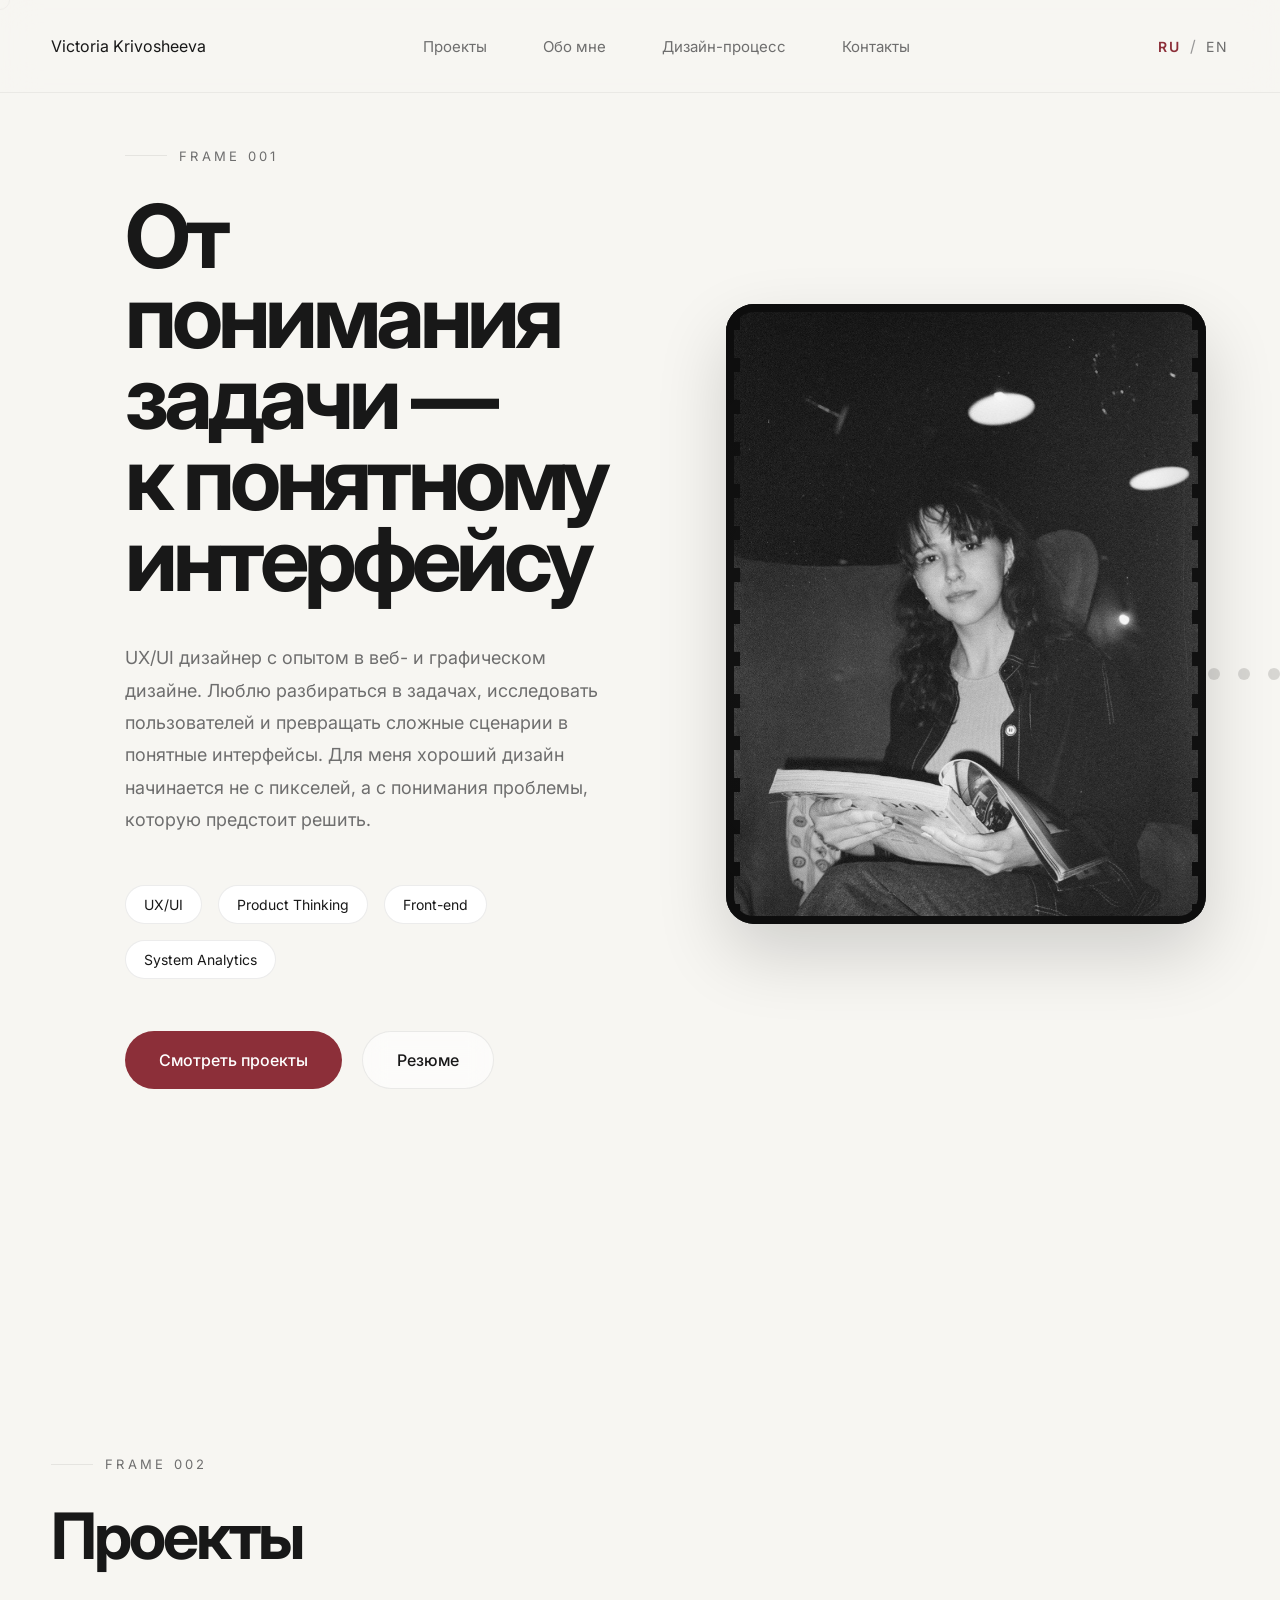
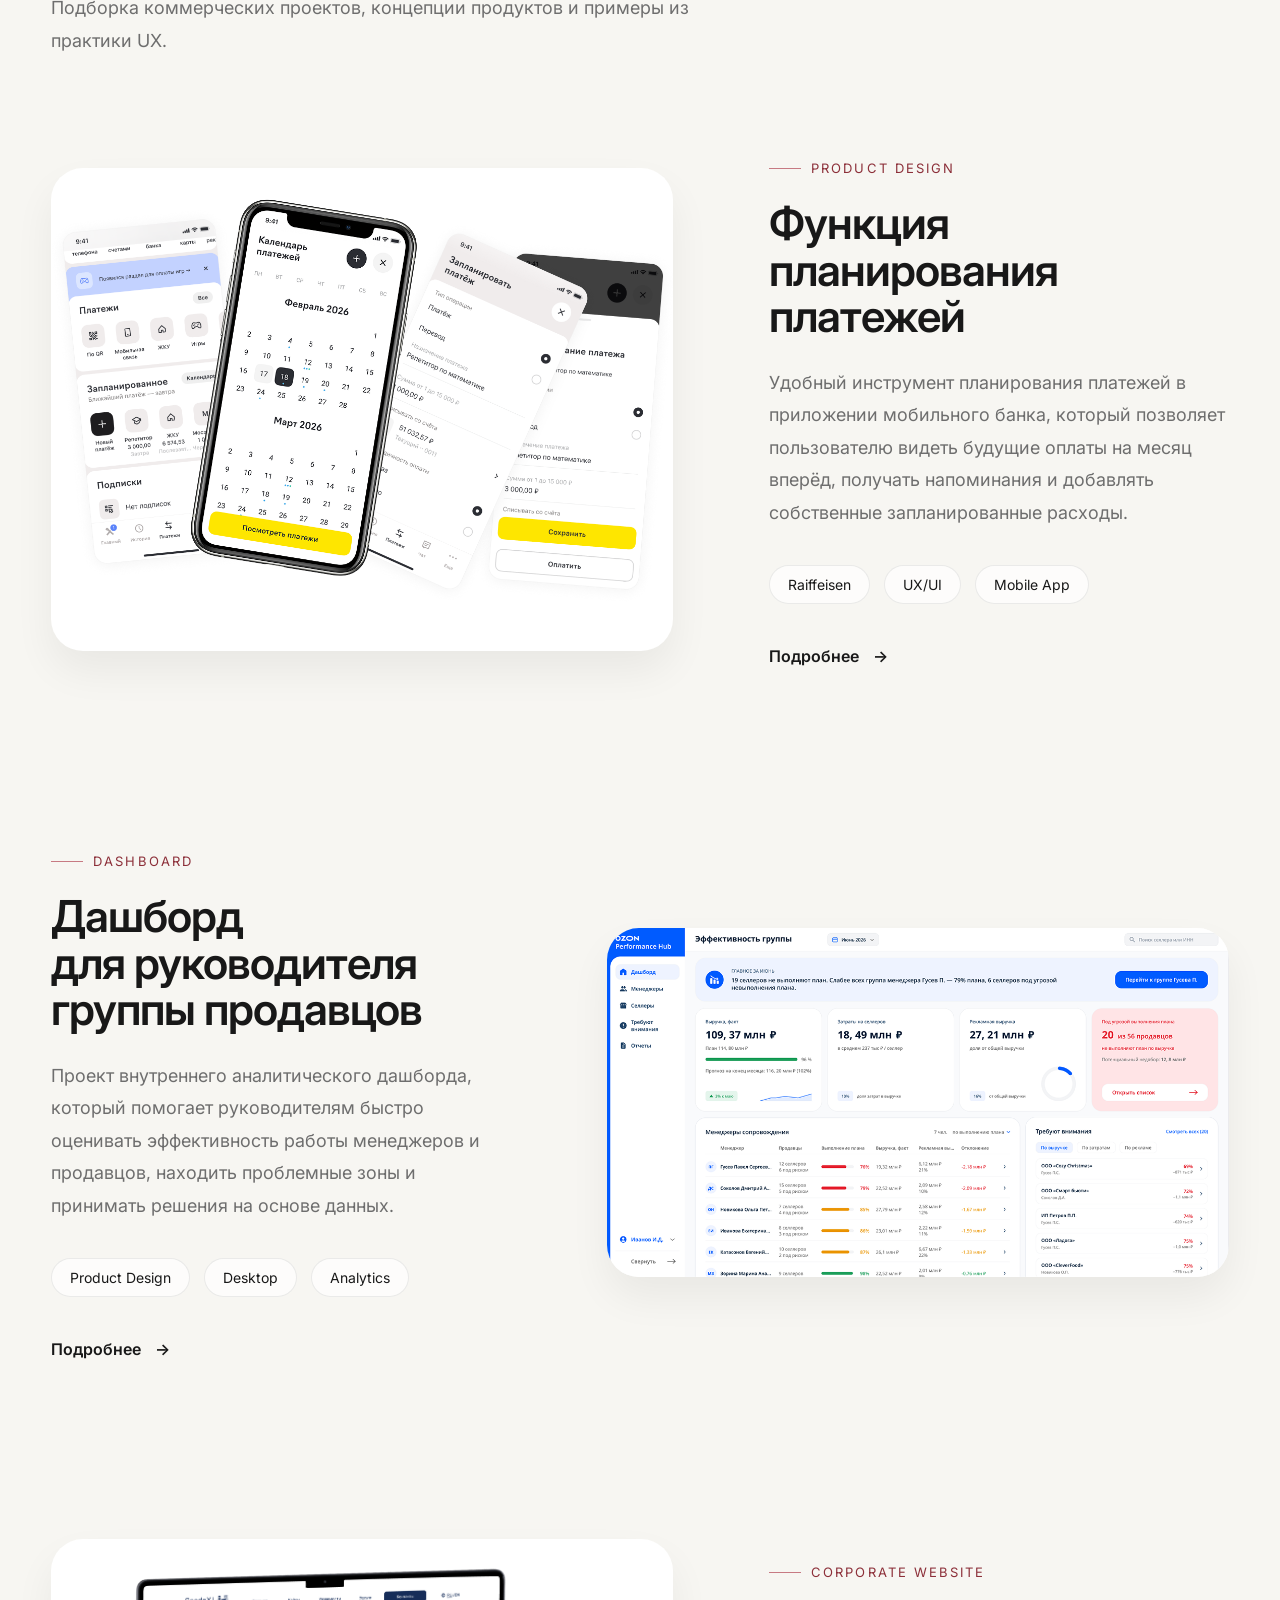
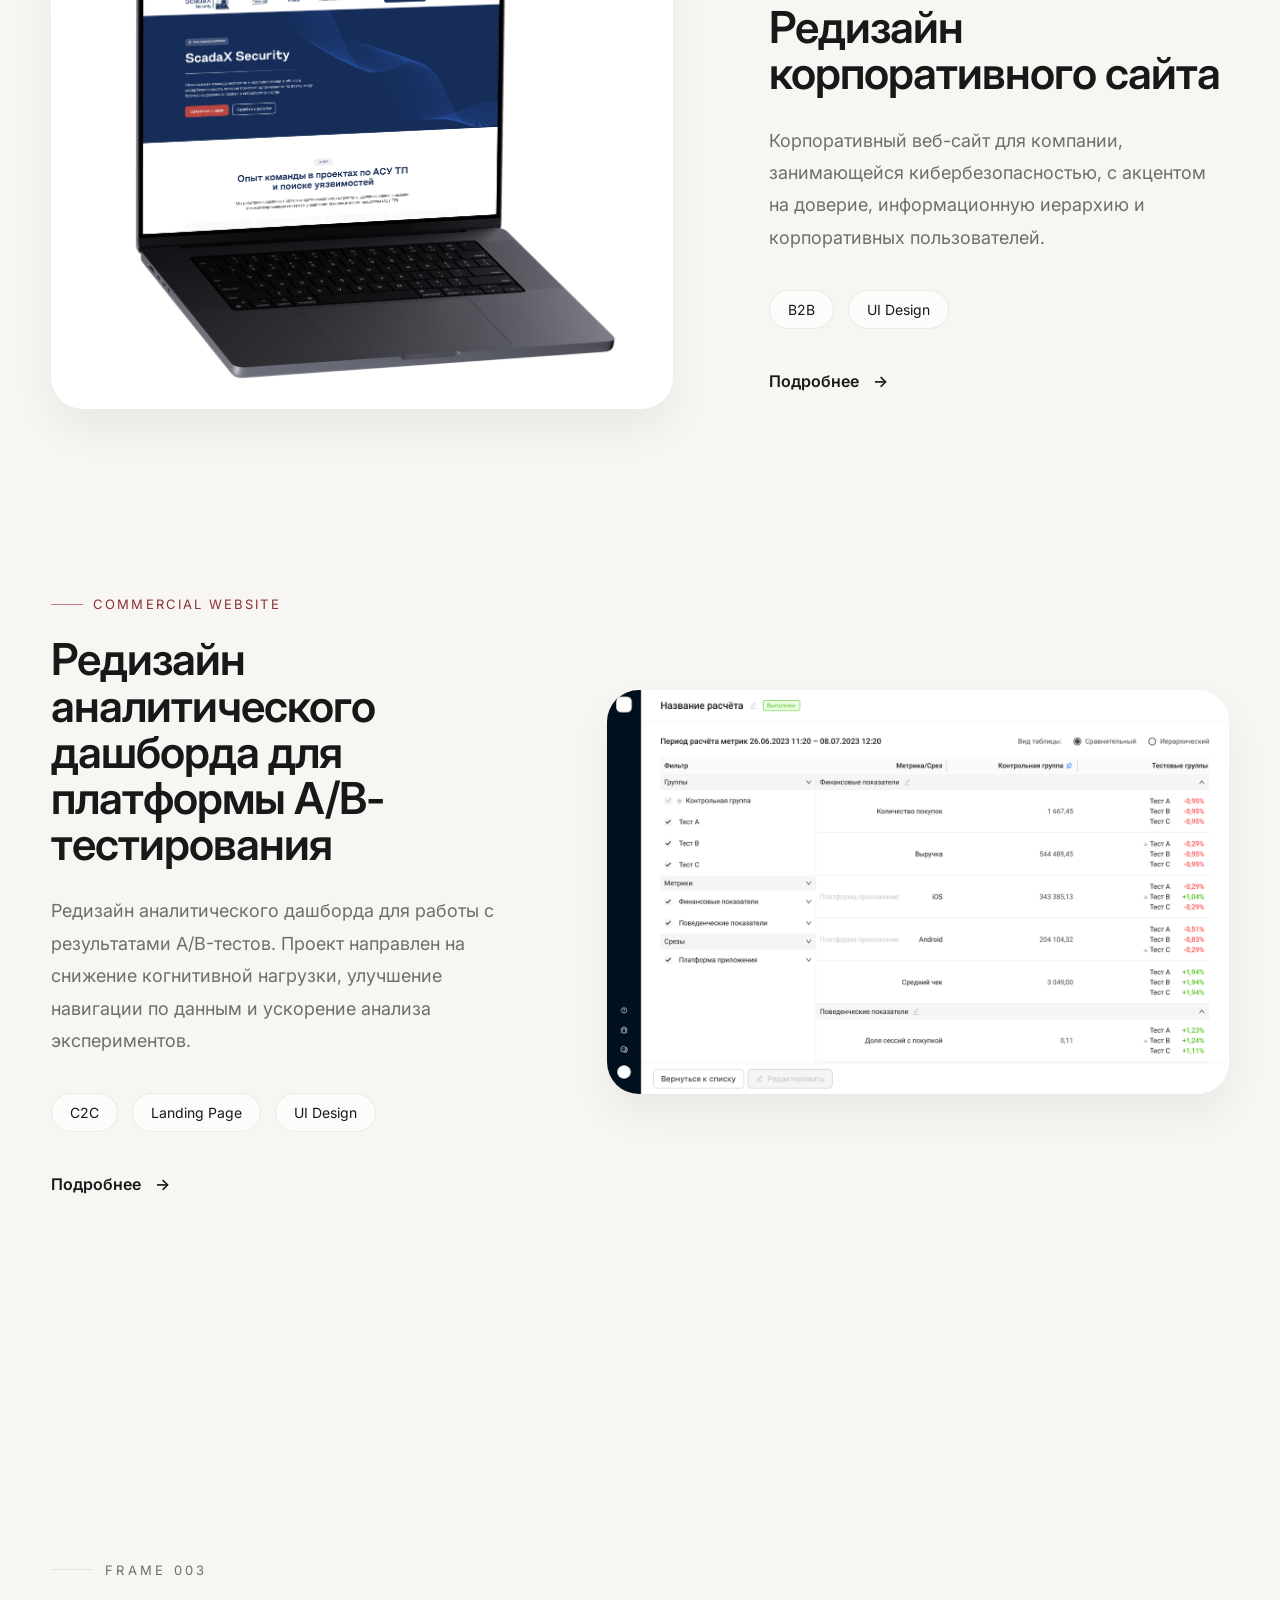
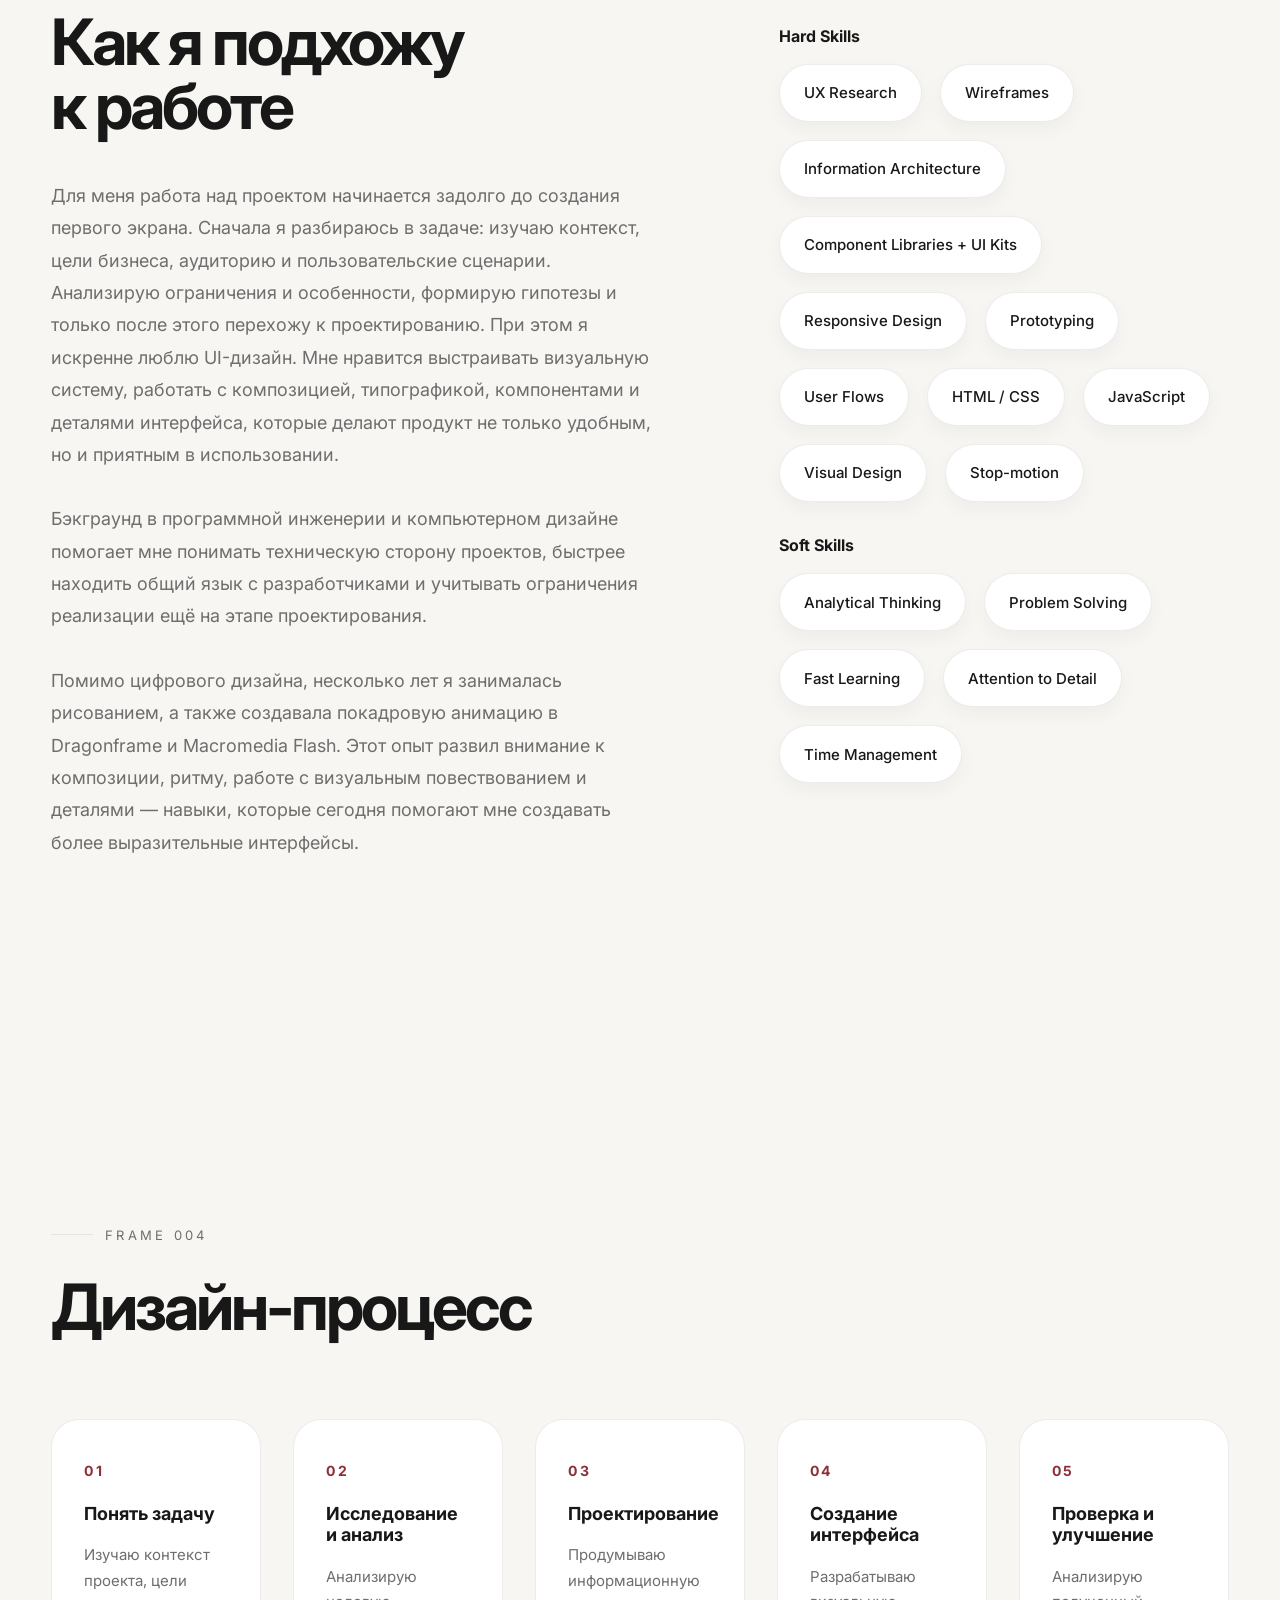
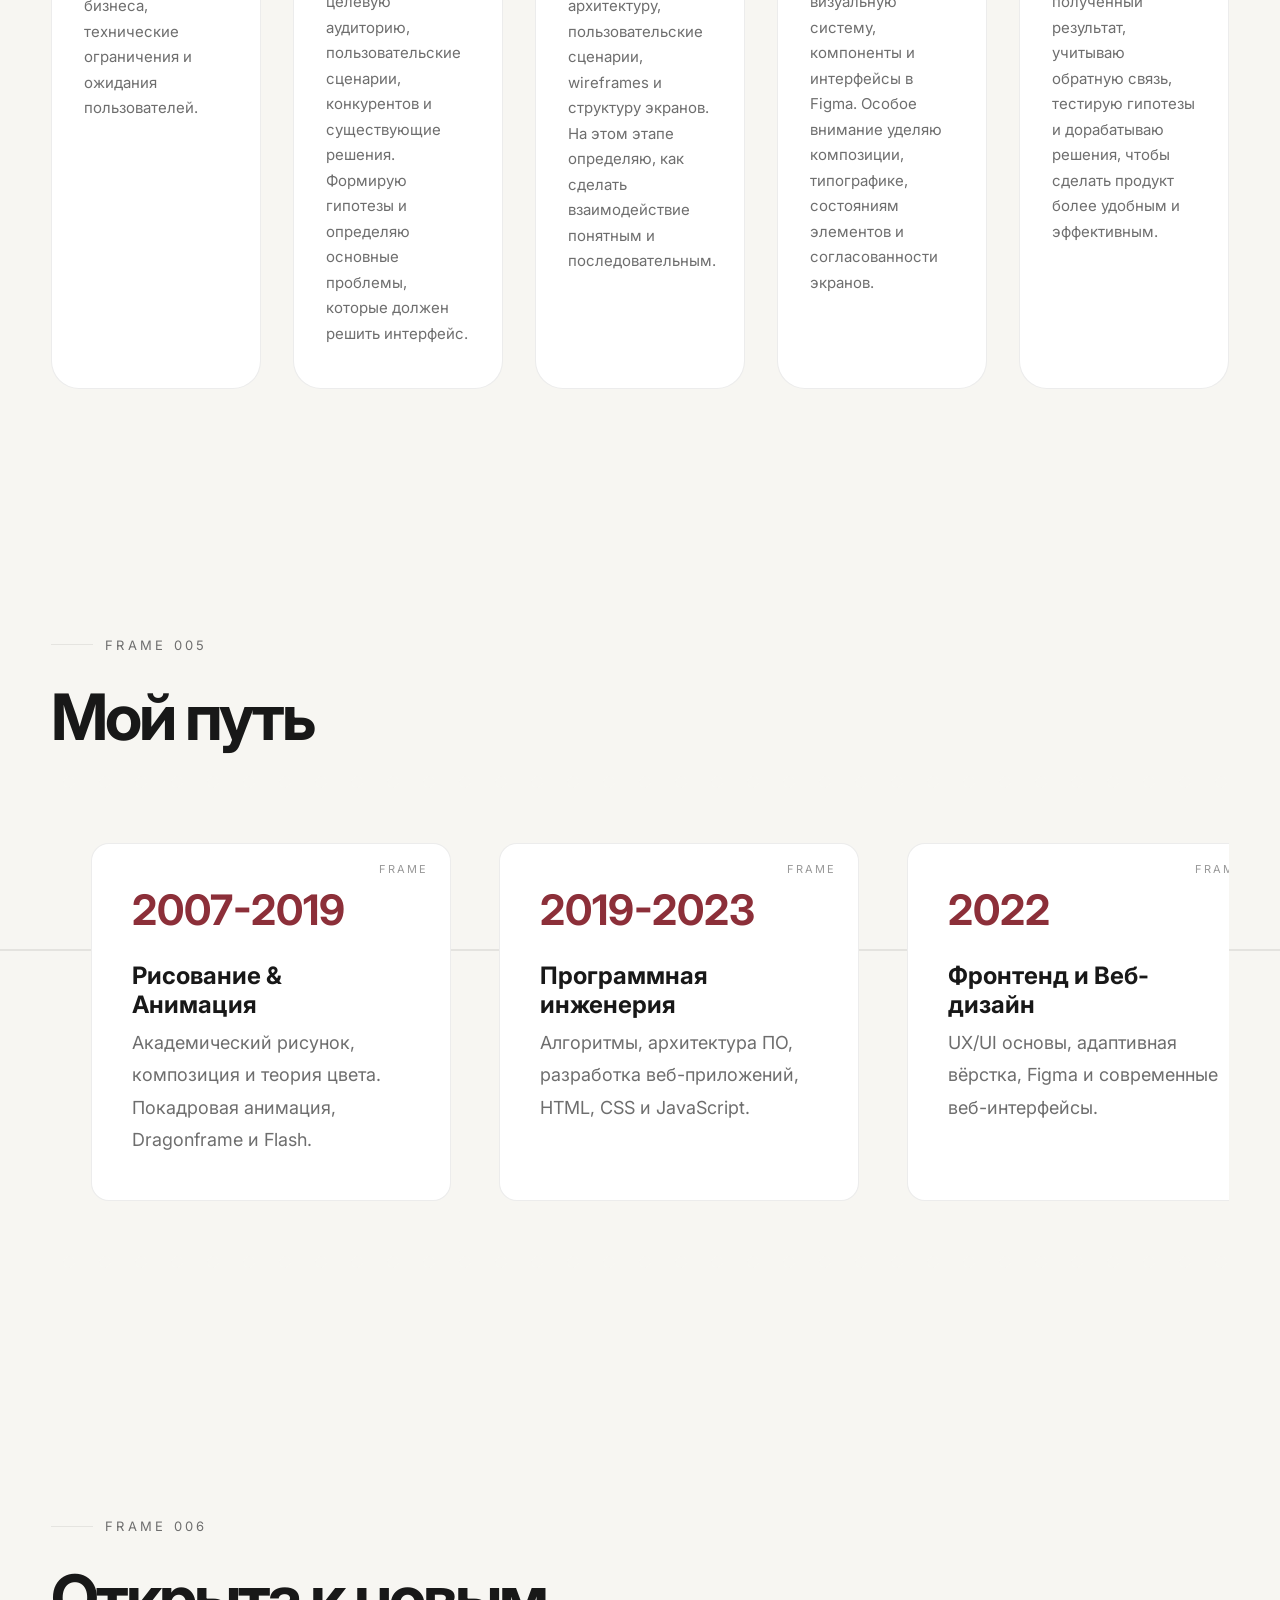
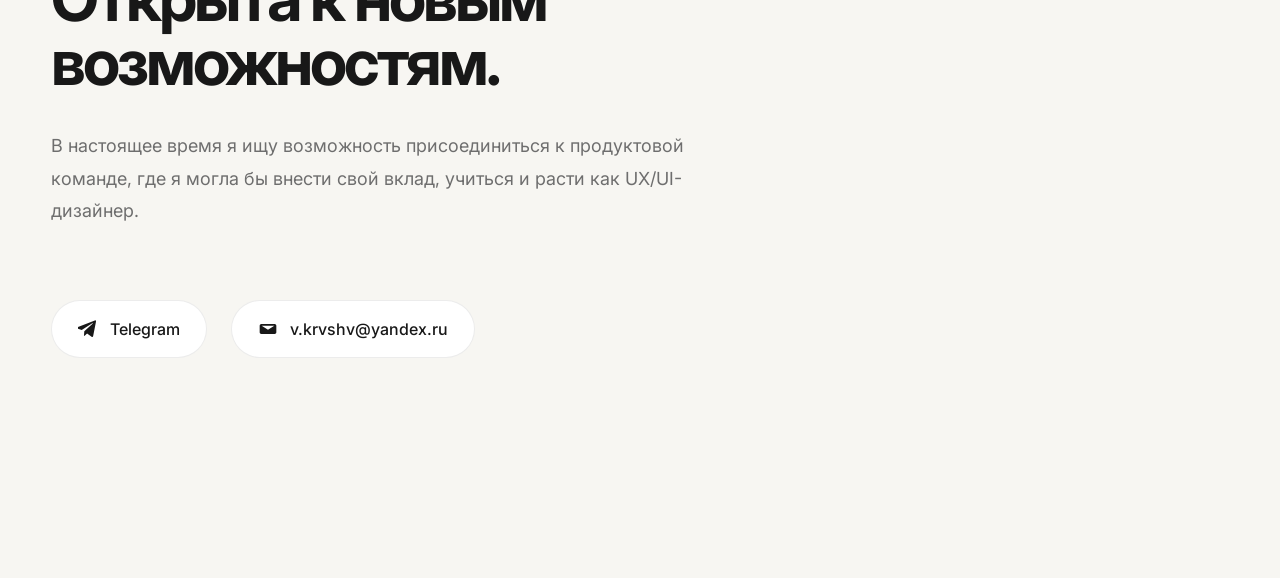
==== index.html @ 181839e6 "Project files" ====
<!DOCTYPE html>
<html lang="en">

<head>

    <meta charset="UTF-8">
    <meta name="viewport" content="width=device-width, initial-scale=1.0">

    <title>Victoria Krivosheeva — UX/UI Designer</title>

    <meta name="description"
        content="UX/UI Designer focused on creating thoughtful digital experiences through product thinking, interaction design and visual storytelling.">

    <meta name="keywords" content="UX Designer, UI Designer, Product Designer, Portfolio, Figma, Web Design">

    <meta name="author" content="Victoria Krivosheeva">

    <meta property="og:title" content="Victoria Krivosheeva Portfolio">
    <meta property="og:description" content="UX/UI Designer Portfolio">
    <meta property="og:image" content="assets/preview.jpg">
    <meta property="og:type" content="website">

    <link rel="preconnect" href="https://fonts.googleapis.com">
    <link rel="preconnect" href="https://fonts.gstatic.com" crossorigin>

    <link href="https://fonts.googleapis.com/css2?family=Inter:wght@300;400;500;600;700&display=swap" rel="stylesheet">

    <link rel="stylesheet" href="styles.css">
    <script src="script.js" defer></script>

</head>

<body>

    <div class="cursor"></div>

    <div class="progress-bar"></div>

    <header class="header">

        <div class="container">

            <nav class="navbar">

                <a href="#" class="logo">

                    <!--<span class="logo-mark">
                        VK
                    </span>-->

                    <span class="logo-text">
                        Victoria Krivosheeva
                    </span>

                </a>

                <ul class="nav-links">

                    <li>
                        <a href="#projects" data-ru="Проекты" data-en="Projects">
                            Projects
                        </a>
                    </li>

                    <li>
                        <a href="#about" data-ru="Обо мне" data-en="About">
                            About
                        </a>
                    </li>

                    <li>
                        <a href="#process" data-ru="Дизайн-процесс" data-en="Process">
                            Process
                        </a>
                    </li>

                    <li>
                        <a href="#contact" data-ru="Контакты" data-en="Contacts">
                            Contact
                        </a>
                    </li>

                </ul>

                <div class="language-switch">

                    <button class="lang-btn active" data-lang="ru">

                        RU

                    </button>

                    <span>/</span>

                    <button class="lang-btn" data-lang="en">

                        EN

                    </button>

                </div>

            </nav>

        </div>

    </header>

    <!-- =========================
        HERO
    ========================== -->

    <main>
        <script src="script.js"></script>
        <section class="hero">

            <div class="container hero-grid">

                <!-- Left -->

                <div class="hero-content">

                    <span class="frame-label">
                        FRAME 001
                    </span>

                    <h1 class="hero-title" data-ru="От понимания задачи — к&nbsp;понятному интерфейсу"
                        data-en="Crafting digital products frame by frame">

                        Designing
                        interfaces
                        that feel
                        effortless.

                    </h1>

                    <p class="hero-description"
                        data-ru="UX/UI дизайнер с опытом в веб- и графическом дизайне. Люблю разбираться в задачах, исследовать пользователей и превращать сложные сценарии в понятные интерфейсы. Для меня хороший дизайн начинается не с пикселей, а с понимания проблемы, которую предстоит решить."
                        data-en="I'm a UX/UI Designer with experience in web design, graphic design and analytics. I create intuitive interfaces that help people achieve their goals with clarity and confidence.">

                        Product-oriented UX/UI Designer with a background
                        in development, analytics, graphic design and stop-motion
                        animation.

                        I enjoy transforming complex user flows into clear,
                        intuitive digital experiences.

                    </p>

                    <div class="hero-tags">

                        <span>UX/UI</span>

                        <span>Product Thinking</span>

                        <span>Front-end</span>

                        <span>System Analytics</span>

                    </div>

                    <div class="hero-buttons">

                        <a href="#projects" class="btn btn-primary" data-ru="Смотреть проекты" data-en="View Projects">

                            View Projects

                        </a>

                        <a href="https://hh.ru/resume/43a10a6bff0e548af00039ed1f6a5978577771" class="btn btn-secondary"
                            data-ru="Резюме" data-en="Resume">

                            Resume

                        </a>

                    </div>

                </div>

                <!-- Right -->

                <div class="hero-image">

                    <div class="portrait-wrapper">

                        <img src="assets/avatar.jpg" alt="Victoria Krivosheeva">

                        <div class="portrait-vignette"></div>

                        <div class="portrait-noise"></div>

                        <div class="portrait-glow"></div>

                    </div>

                </div>

            </div>

            <div class="hero-divider">

                <div class="film-strip">

                    <span></span>
                    <span></span>
                    <span></span>
                    <span></span>
                    <span></span>
                    <span></span>
                    <span></span>
                    <span></span>
                    <span></span>

                </div>

            </div>

        </section>

        <!-- =========================
            FEATURED PROJECTS
        ========================== -->

        <section class="projects" id="projects">

            <div class="container">

                <span class="frame-label">
                    FRAME 002
                </span>

                <h2 class="section-title" data-ru="Проекты" data-en="Projects">

                    Selected Work

                </h2>

                <p class="section-subtitle" data-ru="Подборка коммерческих проектов,
                    концепции продуктов и примеры из практики UX." data-en="A selection of commercial projects,
                    product concepts and UX case studies.">

                    A selection of commercial projects,
                    product concepts and UX case studies.

                </p>

                <!-- PROJECT 01 -->

                <article class="project-card">

                    <div class="project-image">

                        <img src="assets/case1.png" alt="Scheduled Payments">

                    </div>

                    <div class="project-info">

                        <span class="project-category">

                            Product Design

                        </span>

                        <h3 data-ru="Функция планирования платежей" data-en="Scheduled Payments Function">

                            Scheduled Payments

                        </h3>

                        <p data-en="Creating a convenient payment planning tool in the mobile banking application that allows the user to see future payments for a month in advance, receive reminders and add their own planned expenses."
                            data-ru="Удобный инструмент планирования платежей в приложении мобильного банка, который позволяет пользователю видеть будущие оплаты на месяц вперёд, получать напоминания и добавлять собственные запланированные расходы.">

                            Mobile banking experience
                            focused on future payments,
                            reminders and planning.

                        </p>

                        <ul class="project-meta">

                            <li>Raiffeisen</li>

                            <li>UX/UI</li>

                            <li>Mobile App</li>

                        </ul>

                        <a href="pages/scheduled-payments.html" class="project-link" data-ru="Подробнее"
                            data-en="Read Case">

                            Read Case

                        </a>

                    </div>

                </article>

                <!-- PROJECT 02 -->

                <article class="project-card reverse">

                    <div class="project-image">

                        <img src="assets/case3.png" alt="Dashboard">

                    </div>

                    <div class="project-info">

                        <span class="project-category">

                            Dashboard

                        </span>

                        <h3 data-ru="Дашборд для&nbsp;руководителя группы продавцов"
                            data-en="Dashboard for Seller Group Managers">

                            Dashboard

                        </h3>

                        <p data-ru="Проект внутреннего аналитического дашборда, который помогает руководителям быстро оценивать эффективность работы менеджеров и продавцов, находить проблемные зоны и принимать решения на основе данных."
                            data-en="An internal analytics dashboard designed to help managers monitor team performance, identify problem areas and make data-driven decisions.">

                            Product dashboard for
                            monitoring business
                            metrics and performance.

                        </p>

                        <ul class="project-meta">

                            <li>Product Design</li>

                            <li>Desktop</li>

                            <li>Analytics</li>

                        </ul>

                        <a href="pages/dashboard-ozon.html" class="project-link" data-ru="Подробнее"
                            data-en="Read Case">

                            Read Case

                        </a>

                    </div>

                </article>
                <!-- PROJECT 03 -->

                <article class="project-card">

                    <div class="project-image">

                        <img src="assets/case-3-4.png" alt="Cyber Security Website">

                    </div>

                    <div class="project-info">

                        <span class="project-category">

                            Corporate Website

                        </span>

                        <h3 data-ru="Редизайн корпоративного сайта" data-en="Redesign of the corporate website">

                            Cyber Security Platform

                        </h3>

                        <p data-ru="Корпоративный веб-сайт для компании, занимающейся кибербезопасностью, с акцентом на доверие, информационную иерархию и корпоративных пользователей."
                            data-en="Corporate website for a cybersecurity company
                            with a focus on trust, information hierarchy
                            and enterprise users.">
                        </p>

                        <ul class="project-meta">

                            <li>B2B</li>

                            <li>UI Design</li>

                        </ul>

                        <a href="pages/corporate-website.html" class="project-link" data-ru="Подробнее"
                            data-en="Read Case">

                            Read Case

                        </a>

                    </div>

                </article>

                <!-- PROJECT 04 -->

                <article class="project-card reverse">

                    <div class="project-image">

                        <img src="assets/Таблица результатов_New 1.png" alt="Personal Stylist">

                    </div>

                    <div class="project-info">

                        <span class="project-category">

                            Commercial Website

                        </span>

                        <h3 data-ru="Редизайн аналитического дашборда для платформы A/B-тестирования"
                            data-en="Analytics Dashboard Redesign for an A/B Testing Platform">

                            Personal Stylist Landing

                        </h3>

                        <p data-ru="Редизайн аналитического дашборда для работы с результатами A/B-тестов. Проект направлен на снижение когнитивной нагрузки, улучшение навигации по данным и ускорение анализа экспериментов."
                            data-en="A redesign of an analytics dashboard for reviewing A/B test results. Focused on reducing cognitive load, improving data navigation, and making experiment analysis faster.">

                        </p>

                        <ul class="project-meta">

                            <li>C2C</li>

                            <li>Landing Page</li>

                            <li>UI Design</li>

                        </ul>

                        <a href="pages/dashboard-yandex.html" class="project-link" data-ru="Подробнее"
                            data-en="Read Case">

                            Read Case

                        </a>

                    </div>

                </article>

            </div>

        </section>

        <!-- =========================
            ABOUT
        ========================== -->

        <section class="about" id="about">

            <div class="container">

                <span class="frame-label">

                    FRAME 003

                </span>

                <div class="about-grid">

                    <div class="about-content">

                        <h2 data-ru="Как я подхожу к&nbsp;работе" data-en="Behind the Interface">

                            Behind the Interface

                        </h2>

                        <p data-ru="Для меня работа над проектом начинается задолго до создания первого экрана. Сначала я разбираюсь в задаче: изучаю контекст, цели бизнеса, аудиторию и пользовательские сценарии. Анализирую ограничения и особенности, формирую гипотезы и только после этого перехожу к проектированию. 
                        При этом я искренне люблю UI-дизайн. Мне нравится выстраивать визуальную систему, работать с композицией, типографикой, компонентами и деталями интерфейса, которые делают продукт не только удобным, но и приятным в использовании."
                            data-en="For me, work on a project begins long before the creation of the first screen. First, I understand the task: I study the context, business goals, audience, and user scenarios. I analyze the limitations and features, form hypotheses, and only then proceed to design. At the same time, I sincerely love UI design. I like to build a visual system, work with composition, typography, components and interface details that make the product not only user-friendly, but also enjoyable to use.">

                            I enjoy transforming complexity into clarity.

                            My background combines UX/UI Design,
                            Graphic Design, Front-end Development,
                            Analytics and Stop-motion Animation.

                        </p>

                        <p data-ru="Бэкграунд в программной инженерии и компьютерном дизайне помогает мне понимать техническую сторону проектов, быстрее находить общий язык с разработчиками и учитывать ограничения реализации ещё на этапе проектирования."
                            data-en="My background in software engineering and computer design helps me understand the technical side of projects, find common ground with developers faster, and take into account implementation limitations even at the design stage.">

                            Every project starts with understanding
                            people — their goals, frustrations and
                            decision-making process.

                            I believe thoughtful interfaces should
                            remove friction instead of adding more.

                        </p>

                        <p data-ru="Помимо цифрового дизайна, несколько лет я занималась рисованием, а также создавала покадровую анимацию в Dragonframe и Macromedia Flash. Этот опыт развил внимание к композиции, ритму, работе с визуальным повествованием и деталями — навыки, которые сегодня помогают мне создавать более выразительные интерфейсы."
                            data-en="In addition to digital design, I have been drawing for several years, as well as creating frame-by-frame animations in Dragonframe and Macromedia Flash. This experience has developed an attention to composition, rhythm, and working with visual storytelling and detail — skills that today help me create more expressive interfaces.">

                            Outside of interface design I spent several
                            years studying drawing and creating
                            stop-motion animation, which shaped my
                            visual thinking and attention to detail.

                        </p>

                    </div>

                    <aside class="skills">

                        <h4>Hard Skills</h4>

                        <div class="skill-card">

                            UX Research

                        </div>

                        <div class="skill-card">

                            Wireframes

                        </div>

                        <div class="skill-card">

                            Information Architecture

                        </div>

                        <div class="skill-card">

                            Component Libraries + UI Kits

                        </div>

                        <div class="skill-card">

                            Responsive Design

                        </div>

                        <div class="skill-card">

                            Prototyping

                        </div>

                        <div class="skill-card">

                            User Flows

                        </div>

                        <div class="skill-card">

                            HTML / CSS

                        </div>

                        <div class="skill-card">

                            JavaScript

                        </div>

                        <div class="skill-card">

                            Visual Design

                        </div>

                        <div class="skill-card">

                            Stop-motion

                        </div>

                        <h4>Soft Skills</h4>
                        <div class="skill-card">

                            Analytical Thinking

                        </div>

                        <div class="skill-card">

                            Problem Solving

                        </div>

                        <div class="skill-card">

                            Fast Learning

                        </div>

                        <div class="skill-card">

                            Attention to Detail

                        </div>

                        <div class="skill-card">

                            Time Management

                        </div>


                    </aside>

                </div>

            </div>

        </section>

        <!-- =========================
            PROCESS
        ========================== -->

        <section class="process" id="process">

            <div class="container">

                <span class="frame-label">

                    FRAME 004

                </span>

                <h2 class="section-title" data-ru="Дизайн-процесс" data-en="Design Process">

                    Design Process

                </h2>

                <div class="process-line">

                    <div class="process-step">

                        <span class="step-number">

                            01

                        </span>

                        <h4 data-ru="Понять задачу" data-en="Understand">

                            Discover

                        </h4>

                        <p data-ru="Изучаю контекст проекта, цели бизнеса, технические ограничения и ожидания пользователей."
                            data-en="I study the project context, business goals, technical limitations, and user expectations.">

                            Understand business goals,
                            users and constraints.

                        </p>

                    </div>

                    <div class="process-step">

                        <span class="step-number">

                            02

                        </span>

                        <h4 data-ru="Исследование и анализ" data-en="Research">

                            Research

                        </h4>

                        <p data-ru="Анализирую целевую аудиторию, пользовательские сценарии, конкурентов и существующие решения. Формирую гипотезы и определяю основные проблемы, которые должен решить интерфейс."
                            data-en="I analyze the target audience, user scenarios, competitors, and existing solutions. I form hypotheses and identify the main problems that the interface should solve.">

                            Explore existing solutions,
                            patterns and user behavior.

                        </p>

                    </div>

                    <div class="process-step">

                        <span class="step-number">

                            03

                        </span>

                        <h4 data-ru="Проектирование" data-en="Structure">

                            Structure

                        </h4>

                        <p data-ru="Продумываю информационную архитектуру, пользовательские сценарии, wireframes и структуру экранов. На этом этапе определяю, как сделать взаимодействие понятным и последовательным."
                            data-en="I'm thinking about information architecture, user scenarios, wireframes, and screen structure. At this stage, I determine how to make the interaction understandable and consistent.">

                            Information architecture,
                            user flows and wireframes.

                        </p>

                    </div>

                    <div class="process-step">

                        <span class="step-number">

                            04

                        </span>

                        <h4 data-ru="Создание интерфейса" data-en="Design">

                            Prototype

                        </h4>

                        <p data-ru="Разрабатываю визуальную систему, компоненты и интерфейсы в Figma. Особое внимание уделяю композиции, типографике, состояниям элементов и согласованности экранов."
                            data-en="I am developing a visual system, components and interfaces in Figma. I pay special attention to composition, typography, element states, and screen consistency.">

                            Build interactive flows
                            and validate hypotheses.

                        </p>

                    </div>

                    <div class="process-step">

                        <span class="step-number">

                            05

                        </span>

                        <h4 data-en="Improve" data-ru="Проверка и улучшение">

                            Iterate

                        </h4>

                        <p data-ru="Анализирую полученный результат, учитываю обратную связь, тестирую гипотезы и дорабатываю решения, чтобы сделать продукт более удобным и эффективным."
                            data-en="I analyze the result, take into account feedback, test hypotheses and refine solutions to make the product more convenient and effective.">

                            Improve interfaces through
                            feedback and testing.

                        </p>

                    </div>

                </div>

            </div>

        </section>

        <!-- =========================
            JOURNEY
        ========================== -->

        <section class="timeline">

            <div class="container">

                <span class="frame-label">

                    FRAME 005

                </span>

                <h2 class="section-title" data-ru="Мой путь" data-en="My Journey">

                    My Journey

                </h2>

                <div class="timeline-wrapper">

                    <div class="timeline-item">

                        <span class="timeline-year">

                            2007-2019

                        </span>

                        <h4 data-ru="Рисование & Анимация" data-en="Drawing & Animation">

                            Drawing & Animation

                        </h4>

                        <p data-ru="Академический рисунок,
композиция и теория цвета.
Покадровая анимация,
Dragonframe и Flash." data-en="Traditional drawing,
composition and color theory.
Stop-motion animation,
Dragonframe and Flash.">

                        </p>

                    </div>

                    <div class="timeline-item">

                        <span class="timeline-year">

                            2019-2023

                        </span>

                        <h4 data-ru="Программная инженерия" data-en="Software Engineering">

                            Analytics & Programming

                        </h4>

                        <p data-ru="Алгоритмы, архитектура ПО,
разработка веб-приложений,
HTML, CSS и JavaScript." data-en="Algorithms, software architecture,
web development,
HTML, CSS and JavaScript.">

                        </p>

                    </div>

                    <div class="timeline-item">

                        <span class="timeline-year">

                            2022

                        </span>

                        <h4 data-ru="Фронтенд и Веб-дизайн" data-en="Front-end & Web Design">

                            Web Design

                        </h4>

                        <p data-ru="UX/UI основы,
адаптивная вёрстка,
Figma и современные веб-интерфейсы." data-en="UX/UI fundamentals,
responsive development,
Figma and modern web interfaces.">

                        </p>

                    </div>

                    <div class="timeline-item">

                        <span class="timeline-year">

                            2024

                        </span>

                        <h4 data-ru="Компьютерный дизайн" data-en="Computer Design">

                            UX/UI Design

                        </h4>

                        <p data-ru="UX/UI-дизайн,
исследования пользователей,
информационная архитектура
и проектирование интерфейсов." data-en="UX/UI design,
user research,
information architecture,
and interface design.">

                        </p>

                    </div>

                    <div class="timeline-item">

                        <span class="timeline-year">

                            Today

                        </span>

                        <h4 data-ru="Компьютерный дизайн" data-en="Computer Design">

                            UX/UI & Product Design

                        </h4>

                        <p data-ru="Развитие в продуктовом UX/UI,
исследования, дизайн-системы,
аналитика и цифровые продукты." data-en="Growing in product UX/UI,
user research, design systems,
analytics and digital products.">

                        </p>

                    </div>

                </div>

            </div>

        </section>

        <!-- =========================
            CONTACT
        ========================== -->

        <section class="contact" id="contact">

            <div class="container">

                <span class="frame-label">
                    FRAME 006
                </span>

                <h2 data-ru="Открыта к новым возможностям." data-en="Open to New Opportunities.">
                    Let's build something meaningful.
                </h2>

                <p class="contact-description"
                    data-ru="В настоящее время я ищу возможность присоединиться к продуктовой команде, где я могла бы внести свой вклад, учиться и расти как UX/UI-дизайнер."
                    data-en="Let's build something meaningful.
I'm currently looking for opportunities to join a product team where I can contribute, learn and grow as a UX/UI Designer.">

                    I'm currently looking for opportunities
                    to join a product team where I can
                    contribute, learn and grow as
                    a UX/UI Designer.

                </p>

                <div class="contact-links">

                    <!-- Telegram -->

                    <a href="https://t.me/vkkrvshv" target="_blank" class="contact-link">

                        <svg width="20" height="20" viewBox="0 0 24 24" fill="none">

                            <path
                                d="M21.5 3.5L18.2 20.3C17.95 21.45 17.3 21.75 16.3 21.2L10.9 17.25L8.3 19.75C8 20.05 7.75 20.3 7.15 20.3L7.55 14.7L17.8 5.4C18.25 5 17.7 4.8 17.1 5.2L4.45 13.15L-0.95 11.45C-2.1 11.1-2.15 10.3-0.7 9.75L20.2 1.7C21.15 1.35 21.95 1.95 21.5 3.5Z"
                                fill="currentColor" />

                        </svg>

                        Telegram

                    </a>

                    <!-- Email -->

                    <a href="mailto:v.krvshv@yandex.ru" class="contact-link">

                        <svg width="20" height="20" viewBox="0 0 24 24" fill="none">

                            <path
                                d="M4 6H20C21.1 6 22 6.9 22 8V16C22 17.1 21.1 18 20 18H4C2.9 18 2 17.1 2 16V8C2 6.9 2.9 6 4 6ZM4.4 8L12 13L19.6 8H4.4Z"
                                fill="currentColor" />

                        </svg>

                        v.krvshv@yandex.ru

                    </a>

                </div>

            </div>

        </section>
    </main>
</body>

</html>
---- styles.css ----
/* ===========================================================
   VICTORIA KRIVOSHEEVA PORTFOLIO
   Author: ChatGPT
   Version: 1.0
   =========================================================== */


/* ===========================================================
   RESET
   =========================================================== */

*,
*::before,
*::after {
    margin: 0;
    padding: 0;
    box-sizing: border-box;
}

html {
    scroll-behavior: smooth;
}

body {

    font-family: "Inter", sans-serif;
    background: var(--background);
    color: var(--text-primary);

    text-rendering: optimizeLegibility;
    -webkit-font-smoothing: antialiased;
    overflow-x: hidden;

}

img {

    display: block;
    max-width: 100%;

}

a {

    color: inherit;
    text-decoration: none;

}

button {

    font: inherit;
    cursor: pointer;

}


/* ===========================================================
   VARIABLES
   =========================================================== */

:root {

    /* Colors */

    --background: #F7F6F2;

    --surface: #FFFFFF;

    --surface-hover: #F3F2EE;

    --text-primary: #181818;

    --text-secondary: #6E6E6E;

    --border: rgba(24,24,24,.08);

    --accent: #8C2F39;

    --accent-light: #C77A83;

    --shadow:
        0 20px 40px rgba(0,0,0,.06);

    --shadow-hover:
        0 35px 60px rgba(0,0,0,.12);


    /* Typography */

    --h1: clamp(56px, 8vw, 88px);

    --h2: clamp(40px, 5vw, 72px);

    --h3: 32px;

    --body: 18px;

    --small: 15px;

    --caption: 13px;


    /* Radius */

    --radius-xl: 36px;

    --radius-lg: 24px;

    --radius-md: 18px;

    --radius-sm: 12px;


    /* Layout */

    --container: 1440px;

    --section-space: 180px;

    --transition:
        .45s cubic-bezier(.19,1,.22,1);

}


/* ===========================================================
   SELECTION
   =========================================================== */

::selection {

    background: var(--accent);
    color: white;

}


/* ===========================================================
   SCROLLBAR
   =========================================================== */

::-webkit-scrollbar {

    width: 10px;

}

::-webkit-scrollbar-track {

    background: transparent;

}

::-webkit-scrollbar-thumb {

    background: rgba(0,0,0,.12);
    border-radius: 20px;

}

::-webkit-scrollbar-thumb:hover {

    background: rgba(0,0,0,.22);

}


/* ===========================================================
   LAYOUT
   =========================================================== */

.container {

    width: min(92%, var(--container));
    margin-inline: auto;

}

section {

    padding-block: var(--section-space);

}


/* ===========================================================
   TYPOGRAPHY
   =========================================================== */

h1 {

    font-size: var(--h1);

    line-height: .92;

    letter-spacing: -5px;

    font-weight: 700;

}

h2 {

    font-size: var(--h2);

    line-height: 1;

    letter-spacing: -3px;

    font-weight: 700;

}

h3 {

    font-size: var(--h3);

    font-weight: 600;

}

p {

    font-size: var(--body);

    line-height: 1.8;

    color: var(--text-secondary);

}

.frame-label {

    display: inline-flex;

    align-items: center;

    gap: 12px;

    margin-bottom: 32px;

    font-size: var(--caption);

    text-transform: uppercase;

    letter-spacing: .25em;

    color: var(--text-secondary);

}

.frame-label::before {

    content: "";

    width: 42px;

    height: 1px;

    background: var(--border);

}


/* ===========================================================
   BUTTONS
   =========================================================== */

.btn {

    display: inline-flex;

    align-items: center;

    justify-content: center;

    gap: 12px;

    padding: 18px 34px;

    border-radius: 999px;

    transition: var(--transition);

    font-weight: 500;

}

.btn-primary {

    background: var(--accent);

    color: white;

}

.btn-primary:hover {

    transform: translateY(-4px);

    box-shadow: var(--shadow-hover);

}

.btn-secondary {

    border: 1px solid var(--border);

    background: rgba(255,255,255,.6);

    backdrop-filter: blur(12px);

}

.btn-secondary:hover {

    background: white;

    transform: translateY(-4px);

}

/* ===========================================================
   LANGUAGE SWITCH
=========================================================== */

.language-switch{

    display:flex;
    align-items:center;
    gap:10px;

    margin-left:32px;

}

.language-switch span{

    color:#999;

}

.lang-btn{

    border:none;
    background:none;

    cursor:pointer;

    font-size:14px;

    letter-spacing:.12em;

    color:var(--text-secondary);

    transition:.3s;

}

.lang-btn:hover{

    color:var(--text-primary);

}

.lang-btn.active{

    color:var(--accent);

    font-weight:600;

}


/* ===========================================================
   CURSOR
   =========================================================== */

.cursor {

    position: fixed;

    width: 20px;

    height: 20px;

    border-radius: 50%;

    border: 1px solid rgba(0,0,0,.18);

    pointer-events: none;

    transform: translate(-50%, -50%);

    transition:
        width .25s ease,
        height .25s ease,
        opacity .3s ease;

    z-index: 999;

}


/* ===========================================================
   PROGRESS BAR
   =========================================================== */

.progress-bar {

    position: fixed;

    top: 0;

    left: 0;

    width: 0%;

    height: 3px;

    background: var(--accent);

    z-index: 9999;

}


/* ===========================================================
   UTILITIES
   =========================================================== */

.section-title {

    margin-bottom: 24px;

}

.section-subtitle {

    max-width: 640px;

    margin-bottom: 96px;

}

/* ===========================================================
   HEADER
=========================================================== */

.header{

    position: fixed;

    top: 0;
    left: 0;

    width: 100%;

    z-index: 1000;

    backdrop-filter: blur(18px);

    background: rgba(247,246,242,.72);

    border-bottom: 1px solid rgba(0,0,0,.05);

    transition: var(--transition);

}

.navbar{

    height: 92px;

    display: flex;

    justify-content: space-between;

    align-items: center;

}

.nav-links{

    display:flex;

    align-items:center;

    gap:56px;

    list-style:none;

}

.nav-links a{

    position:relative;

    font-size:15px;

    color:var(--text-secondary);

    transition:var(--transition);

}

.nav-links a::after{

    content:"";

    position:absolute;

    left:0;

    bottom:-8px;

    width:0;

    height:2px;

    background:var(--accent);

    transition:var(--transition);

}

.nav-links a:hover::after{

    width:100%;

}

.hero{

    min-height:100vh;

    display:flex;

    align-items:center;

    padding-top:140px;

}

.hero-grid{

    display:grid;

    grid-template-columns:1.1fr .9fr;

    align-items:center;

    gap:120px;

}

.hero-content{

    max-width:760px;
    margin-left: 125px;

}

.hero-title{

    margin-bottom:42px;

}

.hero-description{

    max-width:640px;

    margin-bottom:48px;

}

.hero-tags{

    display:flex;

    flex-wrap:wrap;

    gap:16px;

    margin-bottom:52px;

}

.hero-tags span{

    padding:10px 18px;

    border-radius:999px;

    background:white;

    border:1px solid var(--border);

    font-size:14px;

}

.hero-image{

    display:flex;

    justify-content:flex-end;

}

.portrait-wrapper{

    width:480px;

    height:620px;

    overflow:hidden;

    border-radius:34px;

    background:white;

    box-shadow:var(--shadow);

}

.portrait-wrapper img{

    width:100%;

    height:100%;

    object-fit:cover;

}

.hero-divider{

    margin-top:120px;

}

.film-strip{

    display:flex;

    justify-content:center;

    gap:18px;

}

.film-strip span{

    width:12px;

    height:12px;

    border-radius:50%;

    background:#D7D6D2;

}

.hero-buttons{

    display:flex;

    gap:20px;

}

/* ===========================================================
   PROJECTS
=========================================================== */

.projects{

    position: relative;

}

.project-card{

    display:grid;

    grid-template-columns: 1.15fr .85fr;

    align-items:center;

    gap:96px;

    margin-bottom:180px;

}

.project-card:last-child{

    margin-bottom:0;

}

/* Меняем порядок изображения и текста */

.project-card.reverse{

    grid-template-columns:.85fr 1.15fr;

}

.project-card.reverse .project-image{

    order:2;

}

.project-card.reverse .project-info{

    order:1;

}


/* ===========================================================
   PROJECT IMAGE
=========================================================== */

.project-image{

    position:relative;

    overflow:hidden;

    border-radius:32px;

    background:white;

    box-shadow:var(--shadow);

    transition:var(--transition);

}

.project-image img{

    width:100%;
    position: relative;
    margin: auto;

    display:block;

    transition:transform .8s cubic-bezier(.19,1,.22,1);

}

.project-card:hover .project-image{

    transform:translateY(-10px);

    box-shadow:var(--shadow-hover);

}

.project-card:hover img{

    transform:scale(1.03);

}


/* ===========================================================
   PROJECT INFO
=========================================================== */

.project-category{

    display:inline-flex;

    align-items:center;

    gap:10px;

    margin-bottom:24px;

    font-size:13px;

    text-transform:uppercase;

    letter-spacing:.16em;

    color:var(--accent);

}

.project-category::before{

    content:"";

    width:32px;

    height:1px;

    background:var(--accent-light);

}

.project-info h3{

    margin-bottom:28px;

    font-size:44px;

    line-height:1.05;

    letter-spacing:-1px;

}

.project-info p{

    max-width:520px;

    margin-bottom:36px;

}


/* ===========================================================
   META
=========================================================== */

.project-meta{

    display:flex;

    flex-wrap:wrap;

    gap:14px;

    list-style:none;

    margin-bottom:42px;

}

.project-meta li{

    padding:10px 18px;

    border-radius:999px;

    border:1px solid var(--border);

    background:rgba(255,255,255,.7);

    font-size:14px;

}


/* ===========================================================
   LINK
=========================================================== */

.project-link{

    position:relative;

    display:inline-flex;

    align-items:center;

    gap:14px;

    font-size:16px;

    font-weight:600;

    color:var(--text-primary);

    transition:var(--transition);

}

.project-link::after{

    content:"→";

    transition:transform .35s ease;

}

.project-link:hover{

    color:var(--accent);

}

.project-link:hover::after{

    transform:translateX(8px);

}

/* ===========================================================
   ABOUT
=========================================================== */

.about{

    position:relative;

}

.about-grid{

    display:grid;

    grid-template-columns:1.15fr .85fr;

    gap:120px;

    align-items:start;

}

.about-content{

    max-width:760px;

}

.about-content h2{

    margin-bottom:42px;

}

.about-content p{

    margin-bottom:32px;

}

.about-content p:last-child{

    margin-bottom:0;

}


/* ===========================================================
   SKILLS
=========================================================== */

.skills{

    display:flex;

    flex-wrap:wrap;

    gap:18px;

    align-content:flex-start;

}

.skills h4 {
     flex-basis: 100%;
     padding-top: 3.5%;
}


/* ===========================================================
   SKILL CARD
=========================================================== */

.skill-card{

    display:inline-flex;

    align-items:center;

    justify-content:center;

    padding:16px 24px;

    min-height:58px;

    background:white;

    border:1px solid var(--border);

    border-radius:999px;

    font-size:15px;

    font-weight:500;

    color:var(--text-primary);

    box-shadow:0 8px 18px rgba(0,0,0,.04);

    transition:var(--transition);

}

.skill-card:hover{

    transform:translateY(-6px);

    background:var(--accent);

    color:white;

    border-color:var(--accent);

    box-shadow:var(--shadow-hover);

}


/* ===========================================================
   PROCESS
=========================================================== */

.process{

    position:relative;

}

.process-line{

    display:grid;

    grid-template-columns:repeat(5,1fr);

    gap:32px;

    margin-top:80px;

}

.process-step{

    position:relative;

    padding:42px 32px;

    background:white;

    border-radius:28px;

    border:1px solid var(--border);

    transition:var(--transition);

    overflow:hidden;

}

.process-step:hover{

    transform:translateY(-10px);

    box-shadow:var(--shadow-hover);

}


/* декоративная линия */

.process-step::before{

    content:"";

    position:absolute;

    top:0;

    left:0;

    width:100%;

    height:4px;

    background:var(--accent);

    transform:scaleX(0);

    transform-origin:left;

    transition:transform .45s ease;

}

.process-step:hover::before{

    transform:scaleX(1);

}


/* ===========================================================
   STEP NUMBER
=========================================================== */

.step-number{

    display:block;

    margin-bottom:24px;

    font-size:14px;

    font-weight:700;

    letter-spacing:.18em;

    text-transform:uppercase;

    color:var(--accent);

}

.process-step h4{

    margin-bottom:18px;

    font-size:18px;

    line-height:1.2;

}

.process-step p{

    font-size:15px;
    line-height:1.7;

}


/* ===========================================================
   TIMELINE
=========================================================== */

/*.timeline{

    position:relative;

}

.timeline-wrapper{

    display:flex;

    gap:48px;

    margin-top:80px;

    overflow-x:auto;

    padding-bottom:20px;

    scroll-snap-type:x mandatory;

}

.timeline-wrapper::-webkit-scrollbar{

    height:8px;

}

.timeline-wrapper::-webkit-scrollbar-thumb{

    background:rgba(0,0,0,.12);

    border-radius:20px;

}

.timeline-item{

    flex:0 0 400px;

    scroll-snap-align:start;

    padding:42px;

    background:white;

    border-radius:30px;

    border:1px solid var(--border);

    transition:var(--transition);

}

.timeline-item:hover{

    transform:translateY(-10px);

    box-shadow:var(--shadow-hover);

}

.timeline-year{

    display:block;

    margin-bottom:28px;

    font-size:46px;

    font-weight:700;

    color:var(--accent);

    letter-spacing:-2px;

}

.timeline-item h4{

    margin-bottom:18px;

    font-size:26px;

}

.timeline-item p{

    font-size:16px;

}*/

/* ===========================================================
   TIMELINE
=========================================================== */

.timeline{

    position:relative;
    overflow:hidden;
    padding:60px 0;

}

/* линия пленки */

.timeline::before{

    content:"";

    position:absolute;

    left:0;
    right:0;
    top:50%;

    height:2px;

    background:rgba(0,0,0,.08);

    transform:translateY(-50%);

}

.timeline-wrapper{

    display:flex;

    gap:48px;

    overflow-x:auto;

    scroll-snap-type:x proximity;

    padding:70px 40px;

    position:relative;

}

/* отверстия сверху */

.timeline-wrapper::before{

    content:"";

    position:absolute;

    top:0;
    left:0;

    width:100%;
    height:18px;

    background:

    radial-gradient(circle,
    var(--background) 5px,
    transparent 6px)

    repeat-x;

    background-size:36px 18px;

}

/* отверстия снизу */

.timeline-wrapper::after{

    content:"";

    position:absolute;

    bottom:0;
    left:0;

    width:100%;
    height:18px;

    background:

    radial-gradient(circle,
    var(--background) 5px,
    transparent 6px)

    repeat-x;

    background-size:36px 18px;

}

.timeline-item{

    position:relative;

    flex:0 0 360px;

    scroll-snap-align:center;

    background:white;

    border-radius:18px;

    border:1px solid var(--border);

    padding:40px;

    transition:.45s;

    overflow:hidden;

}

.timeline-item::before{

    content:"FRAME";

    position:absolute;

    top:18px;
    right:22px;

    font-size:11px;

    letter-spacing:.18em;

    color:#999;

}

.timeline-year{

    display:inline-block;

    font-size:42px;

    font-weight:700;

    margin-bottom:26px;

    color:var(--accent);

}

.timeline-item h4 {
    font-size: 24px;
    padding-bottom: 8px;
}

.timeline-item:hover{

    transform:

        translateY(-12px)
        rotate(-1deg);

    box-shadow:

        0 30px 70px rgba(0,0,0,.12);

}

.timeline-item::after{

    content:"";

    position:absolute;

    inset:0;

    background:

    linear-gradient(

        110deg,

        transparent,

        rgba(255,255,255,.35),

        transparent

    );

    transform:translateX(-150%);

    transition:.8s;

}

.timeline-item:hover::after{

    transform:translateX(160%);

}

/* ===========================================================
   CONTACT
=========================================================== */

.contact{

    position:relative;

    padding-bottom:220px;

}

.contact h2{

    max-width:720px;

    margin-bottom:36px;

}

.contact-description{

    max-width:640px;

    margin-bottom:72px;

}


/* ===========================================================
   CONTACT LINKS
=========================================================== */

.contact-links{

    display:flex;

    flex-wrap:wrap;

    gap:24px;

}

.contact-link{

    display:inline-flex;

    align-items:center;

    gap:12px;

    padding:18px 26px;

    border-radius:999px;

    background:white;

    border:1px solid var(--border);

    transition:var(--transition);

    font-weight:500;

}

.contact-link:hover{

    transform:translateY(-6px);

    background:var(--accent);

    color:white;

    box-shadow:var(--shadow-hover);

}


/* ===========================================================
   FOOTER
=========================================================== */

.footer{

    border-top:1px solid var(--border);

    padding:42px 0;

}

.footer-content{

    display:flex;

    justify-content:space-between;

    align-items:center;

}

.footer-copy{

    color:var(--text-secondary);

    font-size:14px;

}

.footer-nav{

    display:flex;

    gap:28px;

}

.footer-nav a{

    color:var(--text-secondary);

    transition:var(--transition);

}

.footer-nav a:hover{

    color:var(--accent);

}


/* ===========================================================
   REVEAL ANIMATION
=========================================================== */

.reveal{

    opacity:0;

    transform:translateY(60px);

    transition:

        opacity .9s ease,

        transform .9s cubic-bezier(.19,1,.22,1);

}

.reveal.active{

    opacity:1;

    transform:none;

}


/* ===========================================================
   FADE
=========================================================== */

.fade{

    opacity:0;

    transition:opacity .8s ease;

}

.fade.show{

    opacity:1;

}


/* ===========================================================
   IMAGE PARALLAX
=========================================================== */

.parallax{

    will-change:transform;

}


/* ===========================================================
   HOVER SCALE
=========================================================== */

.hover-scale{

    transition:transform .45s cubic-bezier(.19,1,.22,1);

}

.hover-scale:hover{

    transform:scale(1.03);

}


/* ===========================================================
   GLASS EFFECT
=========================================================== */

.glass{

    backdrop-filter:blur(20px);

    background:rgba(255,255,255,.6);

    border:1px solid rgba(255,255,255,.3);

}


/* ===========================================================
   DECORATION
=========================================================== */

.noise{

    position:absolute;

    inset:0;

    pointer-events:none;

    opacity:.03;

    background-image:
        radial-gradient(circle at 25% 20%, #000 1px, transparent 1px),
        radial-gradient(circle at 75% 60%, #000 1px, transparent 1px);

    background-size:26px 26px;

}


/* ===========================================================
   RESPONSIVE
=========================================================== */

@media (max-width:1200px){

    .hero-grid{

        gap:80px;

    }

    .project-card{

        gap:60px;

    }

    .about-grid{

        gap:72px;

    }

}


@media (max-width:992px){

    .hero-grid,

    .about-grid,

    .project-card,

    .project-card.reverse{

        grid-template-columns:1fr;

    }

    .project-card.reverse .project-image,

    .project-card.reverse .project-info{

        order:unset;

    }

    .portrait-wrapper{

        width:100%;

        max-width:520px;

        margin-inline:auto;

    }

    .hero-image{

        justify-content:center;

    }

    .process-line{

        grid-template-columns:1fr 1fr;

    }

    .timeline-wrapper{

        gap:28px;

    }

}


@media (max-width:768px){

    :root{

        --section-space:120px;

    }

    .navbar{

        height:76px;

    }

    .nav-links{

        display:none;

    }

    .hero-buttons{

        flex-direction:column;

        align-items:flex-start;

    }

    .project-info h3{

        font-size:34px;

    }

    .process-line{

        grid-template-columns:1fr;

    }

    .footer-content{

        flex-direction:column;

        gap:20px;

        text-align:center;

    }

}


@media (max-width:480px){

    h1{

        letter-spacing:-2px;

    }

    h2{

        letter-spacing:-1px;

    }

    .btn{

        width:100%;

    }

    .contact-links{

        flex-direction:column;

    }

    .contact-link{

        justify-content:center;

    }

}

/* ===========================================================
   CASE PAGE
=========================================================== */

.case-hero{

    padding-top:180px;
    padding-bottom:120px;

}

.case-subtitle{

    max-width:760px;
    margin-top:36px;
    font-size:22px;
    line-height:1.7;

}

.case-meta{

    display:grid;
    grid-template-columns:repeat(4,1fr);

    gap:32px;

    margin-top:80px;
    margin-bottom: 40px;

}

.case-meta div{

    padding:24px;

    background:white;

    border:1px solid var(--border);

    border-radius:24px;

}

.case-meta span{

    display:block;

    margin-bottom:12px;

    font-size:13px;

    text-transform:uppercase;

    letter-spacing:.14em;

    color:var(--text-secondary);

}



.case-meta strong{

    font-size:18px;

}

.hero-cover{

    margin-bottom:0;

}

.hero-cover img{

    width:80%;

    border-radius:32px;

    box-shadow:var(--shadow);
    margin: 0 auto;
    padding: 40px;

}

.gallery{

    display:grid;

    grid-template-columns:repeat(2,1fr);

    gap:28px;

    margin-bottom:100px;
    justify-items: center;
    padding: 0;

}

.gallery img{

    width:90%;

    border-radius:22px;

    transition:.45s;

    cursor:pointer;

}

.gallery img:hover{

    transform:translateY(-8px);

}

.overview{

    margin-bottom:100px;

}

.overview-grid{

    display:grid;

    grid-template-columns:.8fr 1.2fr;

    gap:120px;

    align-items:start;

}

.challenge{

    margin-bottom:100px;

}

.challenge p{

    max-width:820px;

    margin-top:40px;

}

.goals{

    margin-bottom:100px;

}

.goals-grid{

    display:grid;

    grid-template-columns:repeat(3,1fr);

    gap:32px;

    margin-top:72px;

}

.goal-card{

    padding:40px;

    background:white;

    border-radius:28px;

    border:1px solid var(--border);

    transition:var(--transition);

}

.goal-card:hover{

    transform:translateY(-8px);

    box-shadow:var(--shadow-hover);

}

.goal-card h3{

    margin-bottom:18px;

}

.case-image{

    margin:120px 0;

}

.case-image img{

    width:100%;

    border-radius:28px;

    box-shadow:var(--shadow);

}

.text-block{

    max-width:840px;

    margin-inline:auto;

    margin-bottom:120px;

}

.text-block h2{

    margin-bottom:30px;

}

.two-column{

    display:grid;

    grid-template-columns:1fr 1fr;

    gap:72px;

}

.quote{

    margin:140px auto;

    max-width:900px;

    font-size:42px;

    line-height:1.3;

    letter-spacing:-1px;

    font-weight:600;

}

.image-grid{

    display:grid;

    grid-template-columns:repeat(2,1fr);

    gap:28px;

}

.prototype{

    margin:180px auto;

    text-align:center;

}

/* ===========================================================
   PORTRAIT
=========================================================== */

.portrait-wrapper{

    position:relative;

    width:480px;
    height:620px;

    overflow:hidden;

    border-radius:28px;

    background:#111;

    box-shadow:
        0 30px 70px rgba(0,0,0,.16);

    isolation:isolate;

}

.portrait-wrapper img{

    width:100%;
    height:100%;

    object-fit:cover;

    transition:
        transform .8s cubic-bezier(.19,1,.22,1),
        filter .8s ease;

    will-change:transform;

}

.portrait-wrapper::before{

    content:"";

    position:absolute;

    inset:0;

    z-index:3;

    pointer-events:none;

    border:8px solid #111;

    border-radius:28px;

}

.portrait-wrapper::after{

    content:"";

    position:absolute;

    inset:0;

    pointer-events:none;

    z-index:4;

    background:

    repeating-linear-gradient(

        to bottom,

        transparent 0px,

        transparent 12px,

        #111 12px,

        #111 26px,

        transparent 26px,

        transparent 42px

    ) left center/14px 100% no-repeat,

    repeating-linear-gradient(

        to bottom,

        transparent 0px,

        transparent 12px,

        #111 12px,

        #111 26px,

        transparent 26px,

        transparent 42px

    ) right center/14px 100% no-repeat;

}

.portrait-vignette{

    position:absolute;

    inset:0;

    pointer-events:none;

    z-index:5;

    background:

        radial-gradient(

            circle,

            transparent 58%,

            rgba(0,0,0,.28)

        );

}

.portrait-noise{

    position:absolute;

    inset:0;

    opacity:.035;

    pointer-events:none;

    z-index:6;

    background-image:

    radial-gradient(#fff 0.7px, transparent .7px);

    background-size:7px 7px;

    mix-blend-mode:overlay;

}

.portrait-glow{

    position:absolute;

    inset:0;

    pointer-events:none;

    overflow:hidden;

    z-index:7;

}

.portrait-glow::before{

    content:"";

    position:absolute;

    top:-30%;

    left:-80%;

    width:55%;

    height:160%;

    transform:rotate(18deg);

    background:

    linear-gradient(

        90deg,

        transparent,

        rgba(255,255,255,.16),

        transparent

    );

}

.portrait-glow.active::before{

    animation:filmGlow 1.8s linear;

}

@keyframes filmGlow{

    from{

        left:-80%;

    }

    to{

        left:160%;

    }

}
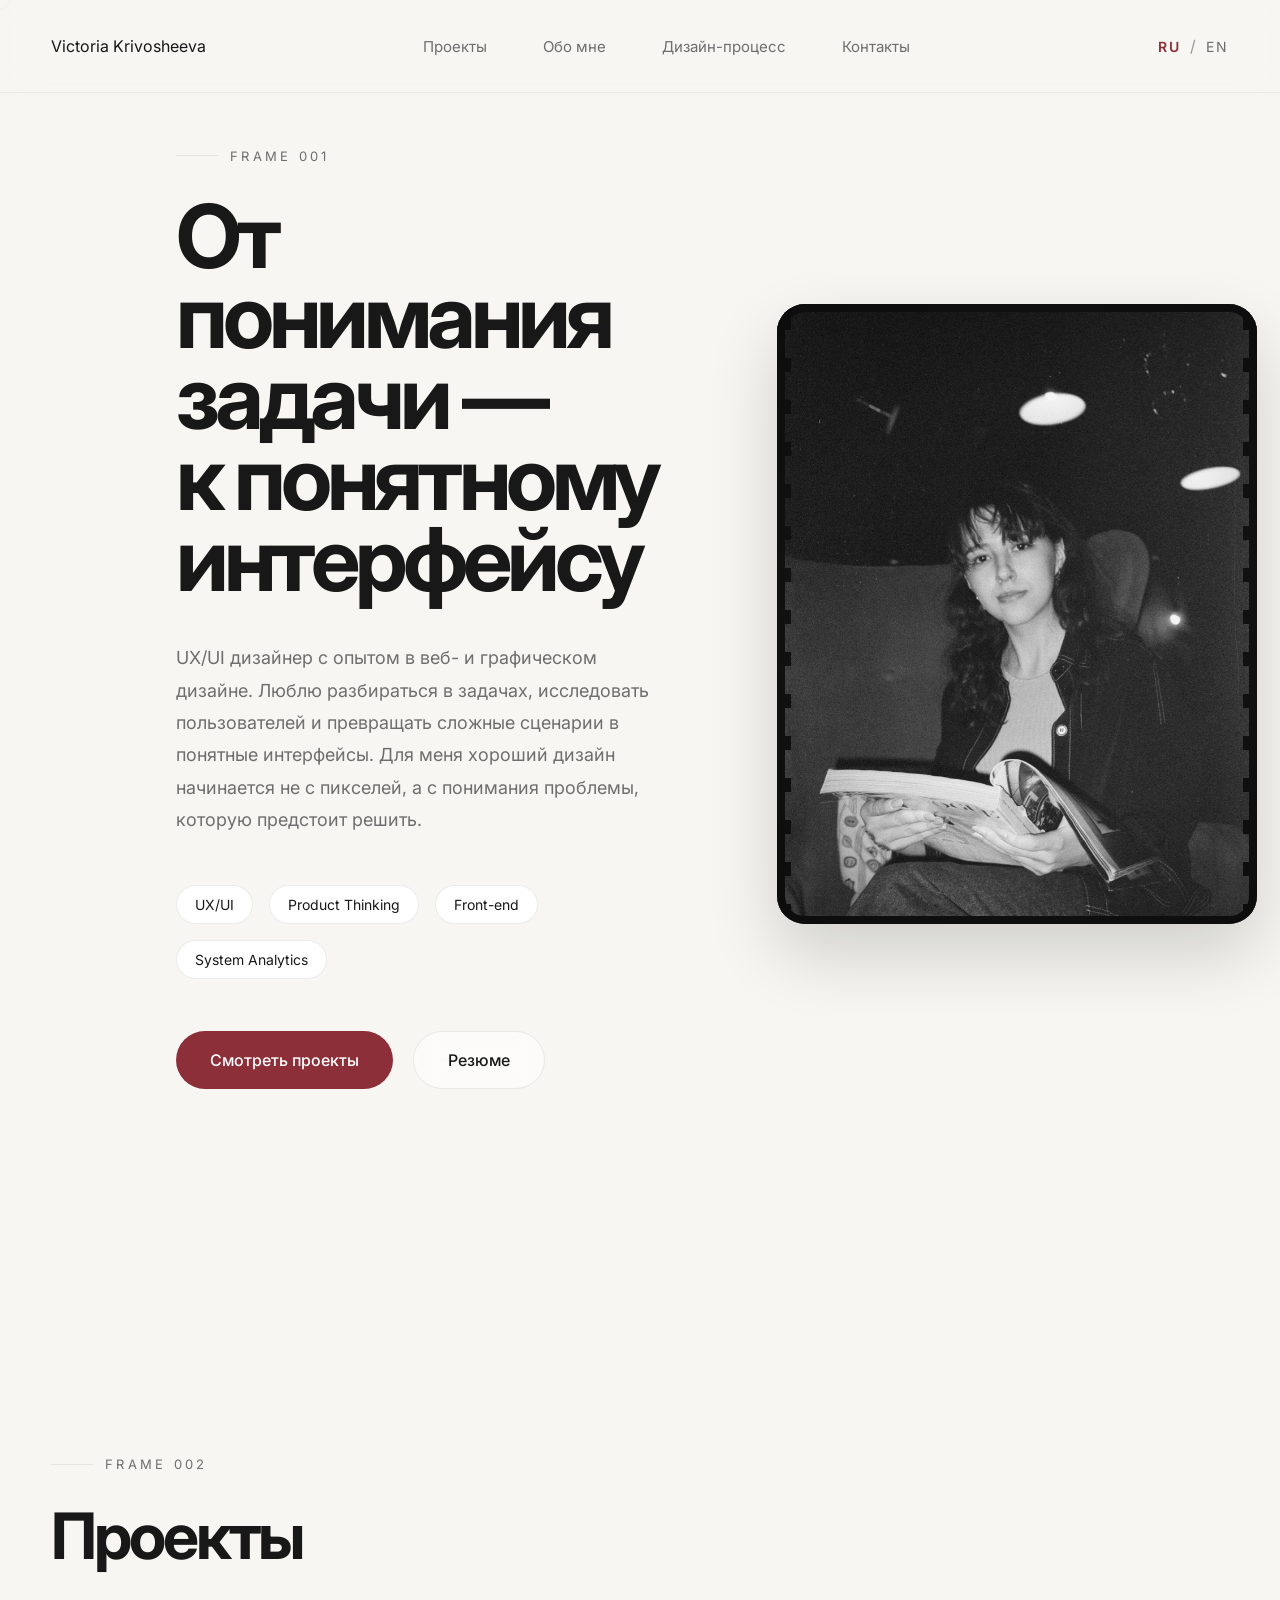
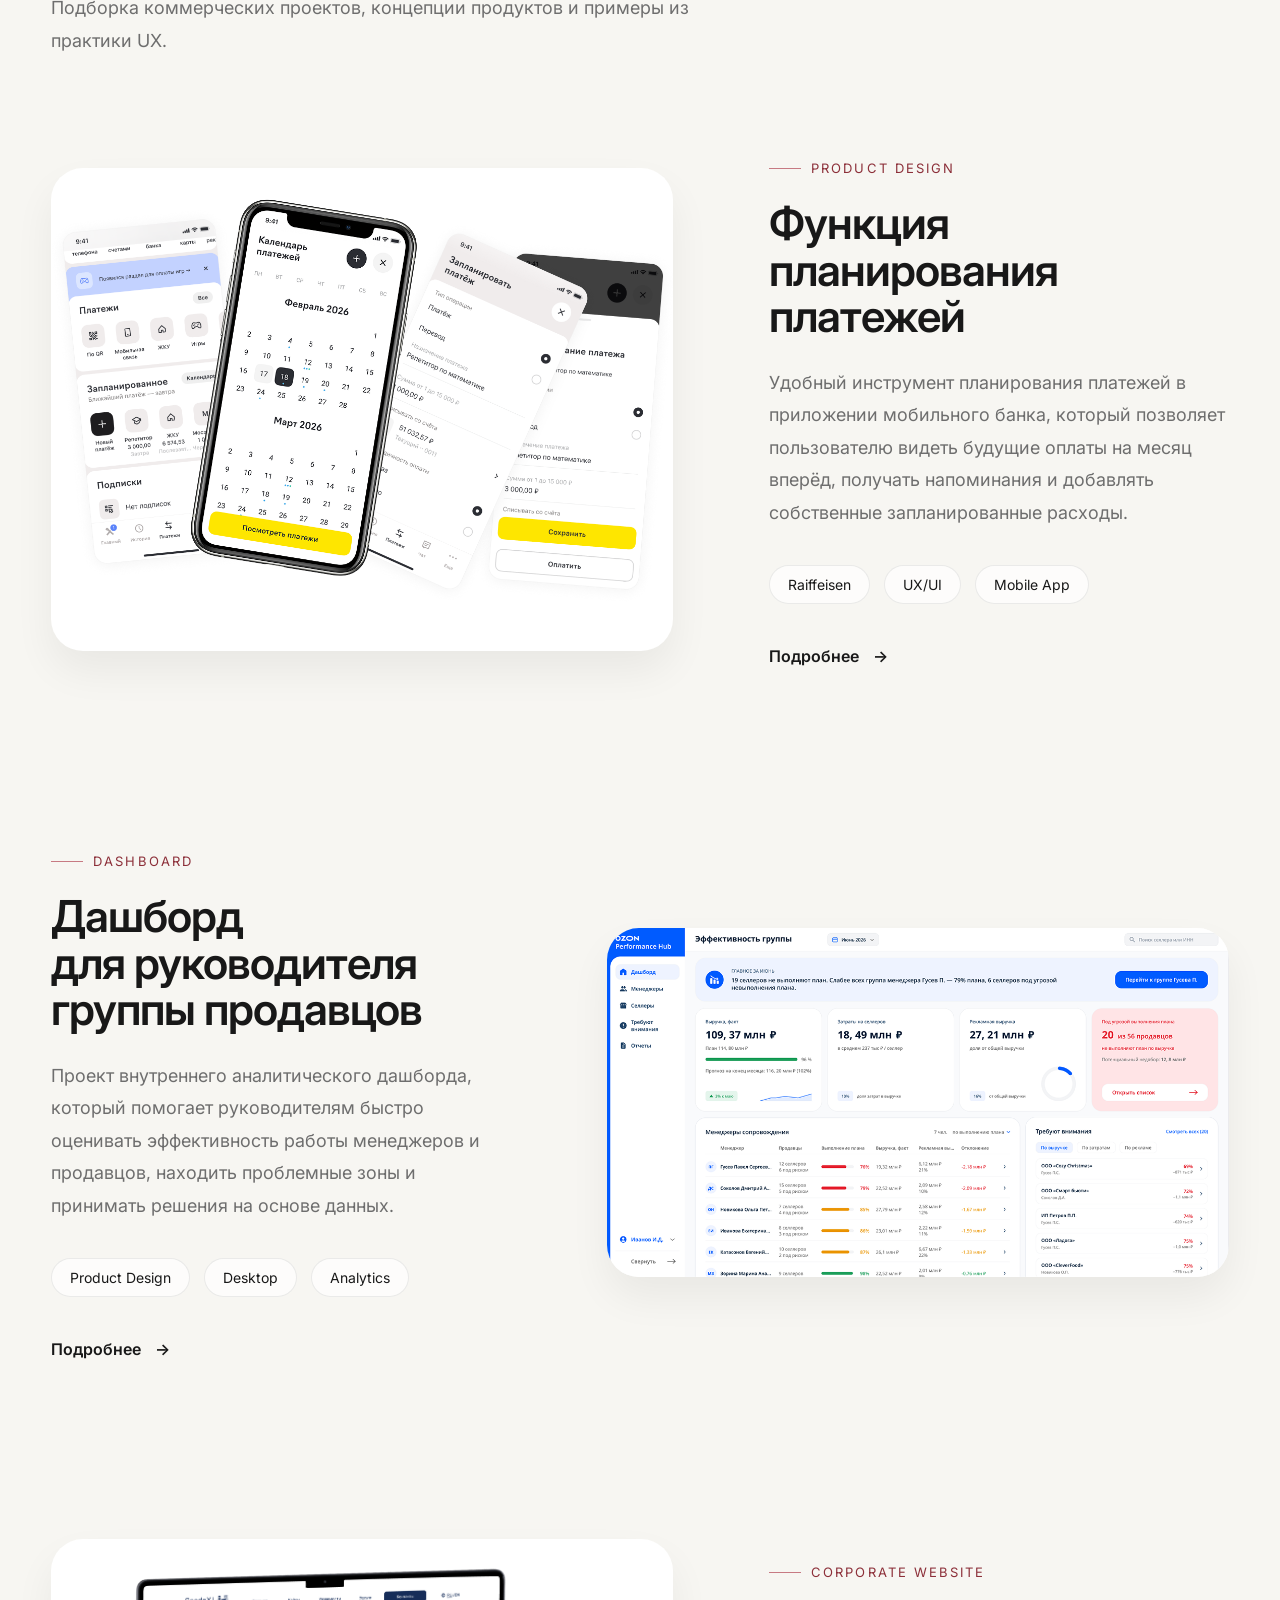
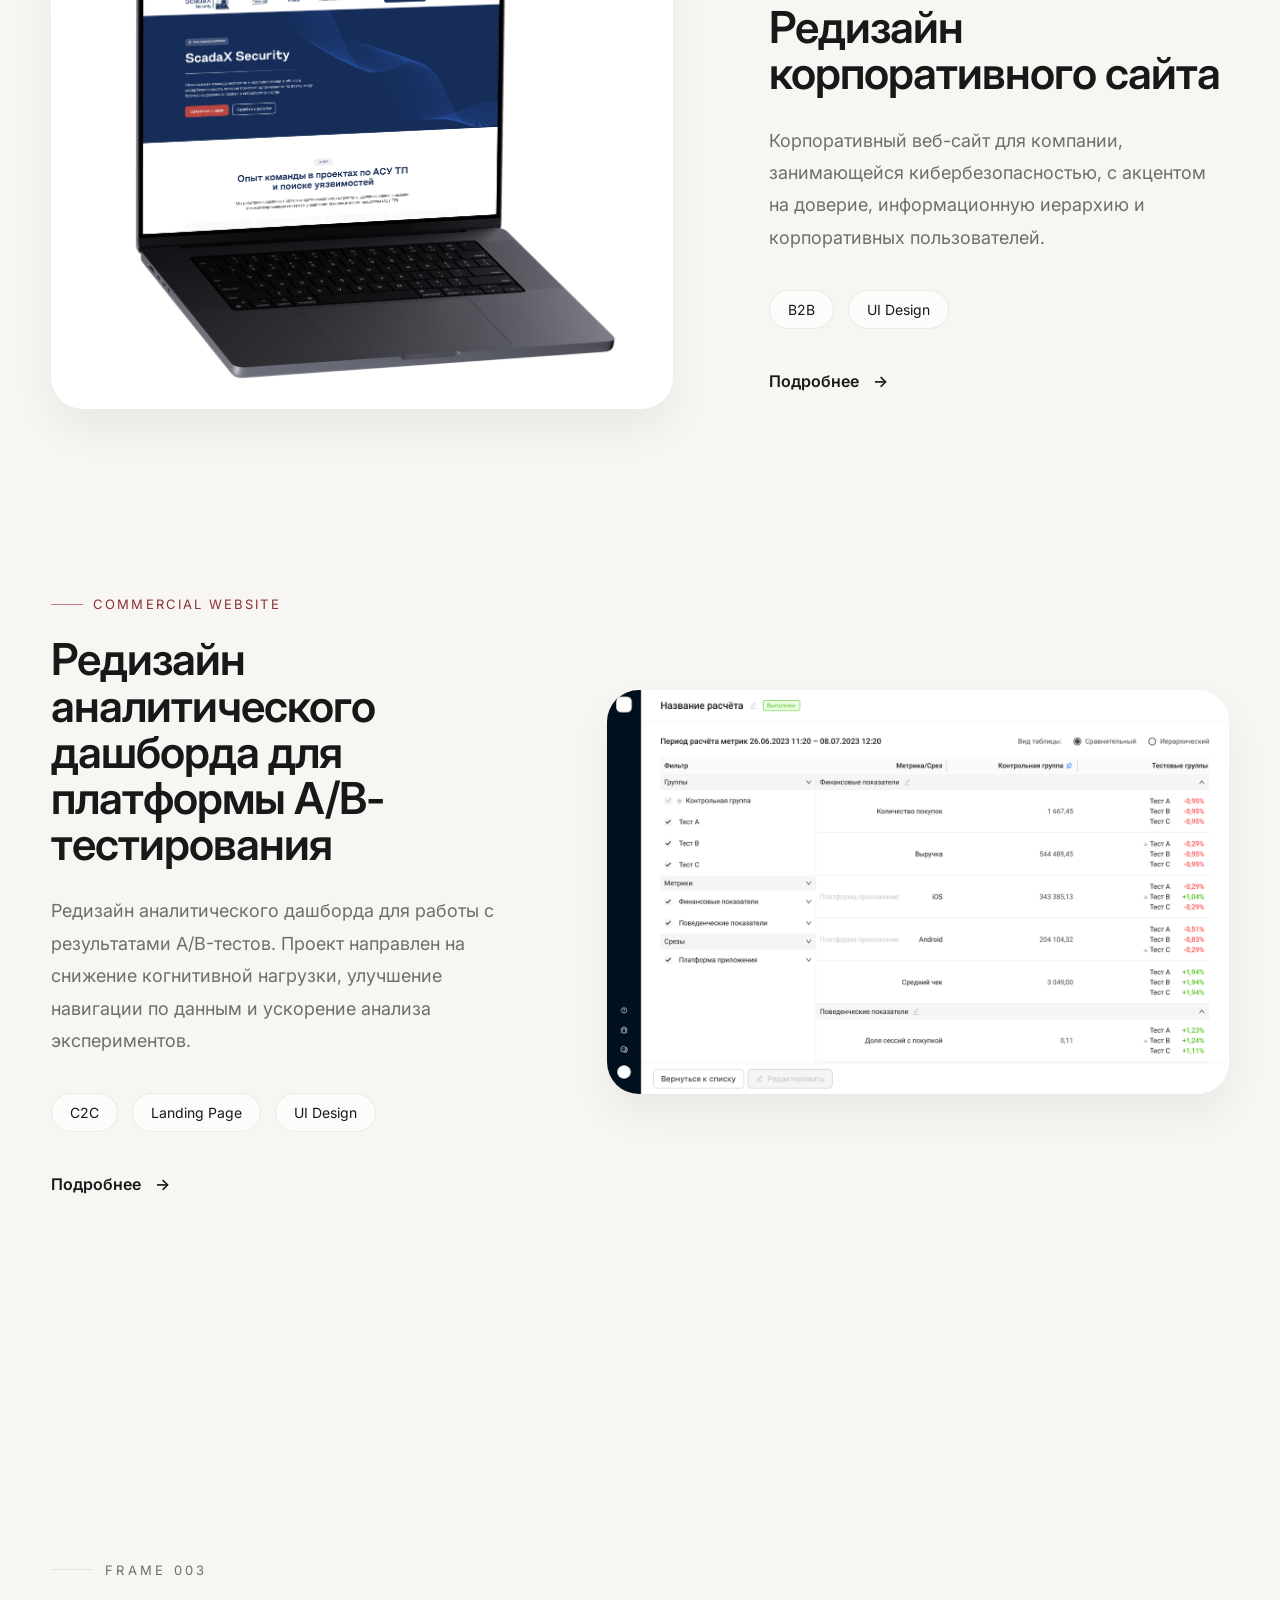
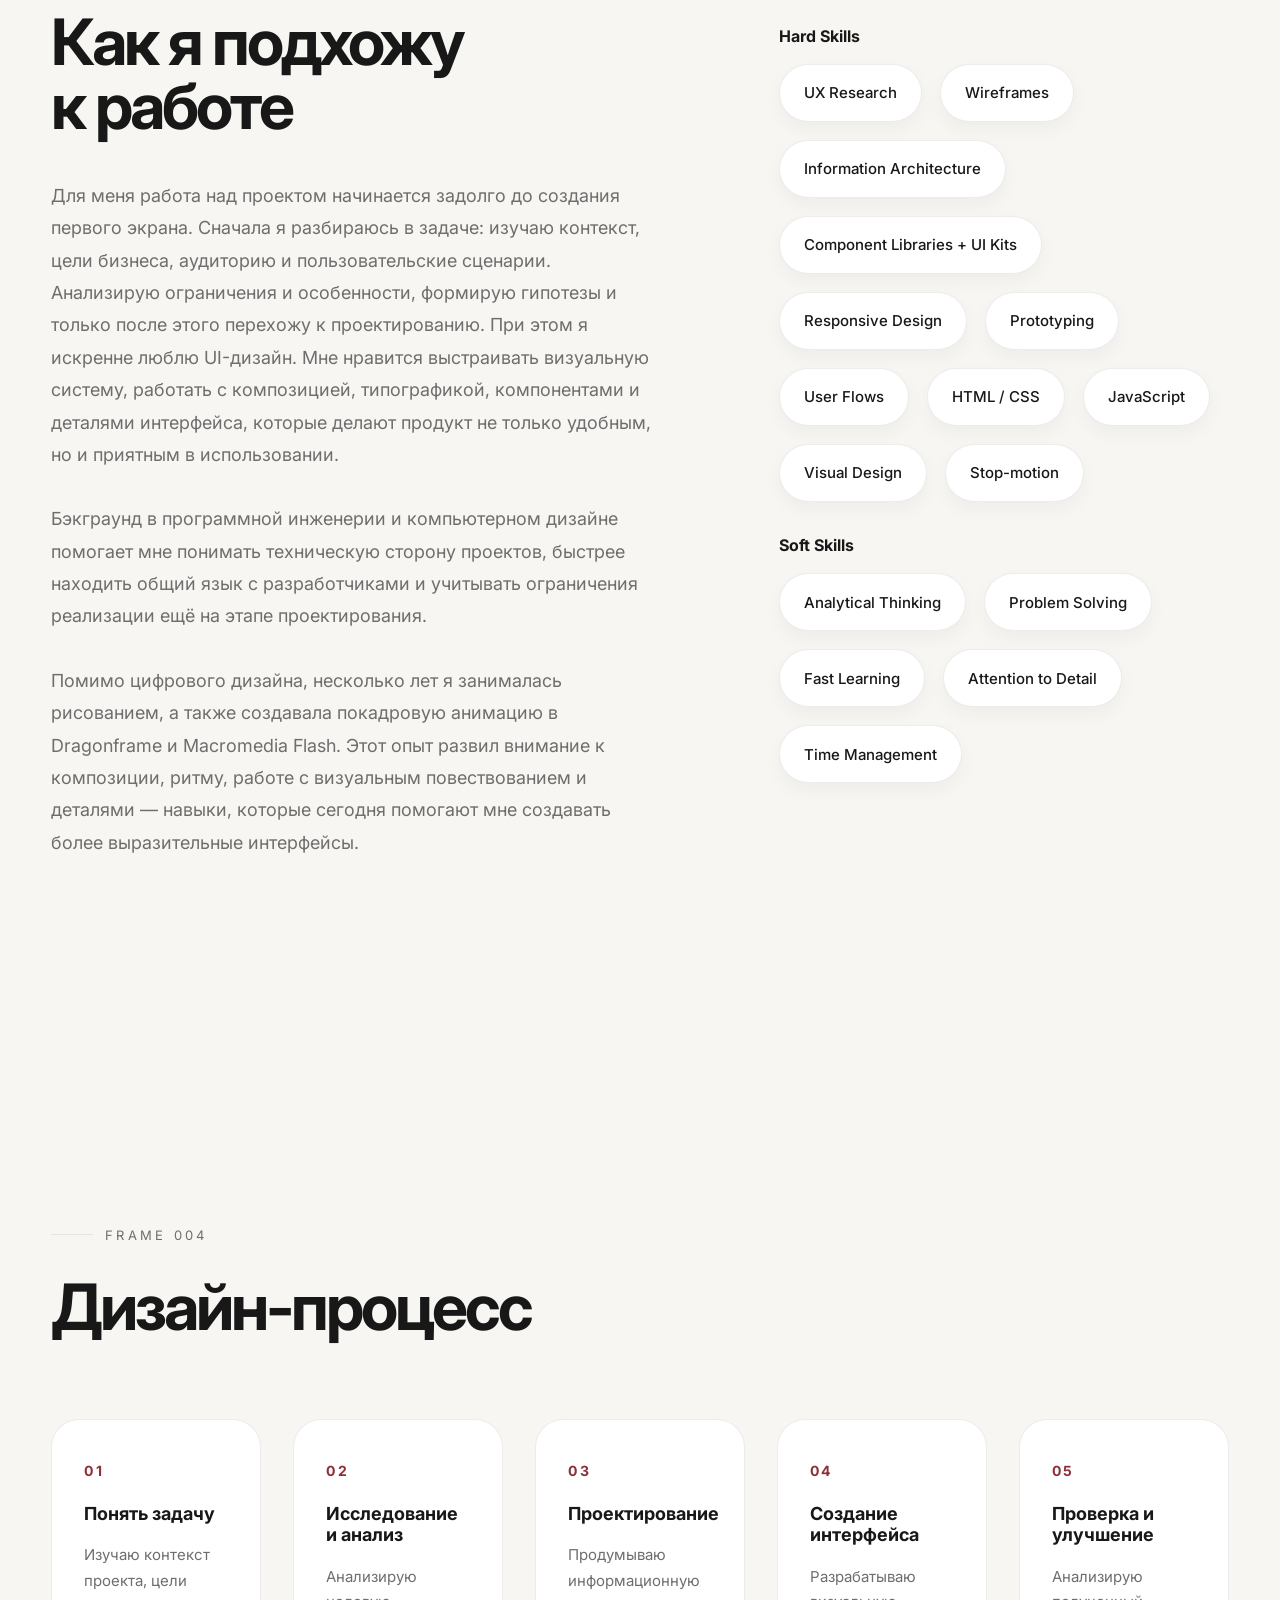
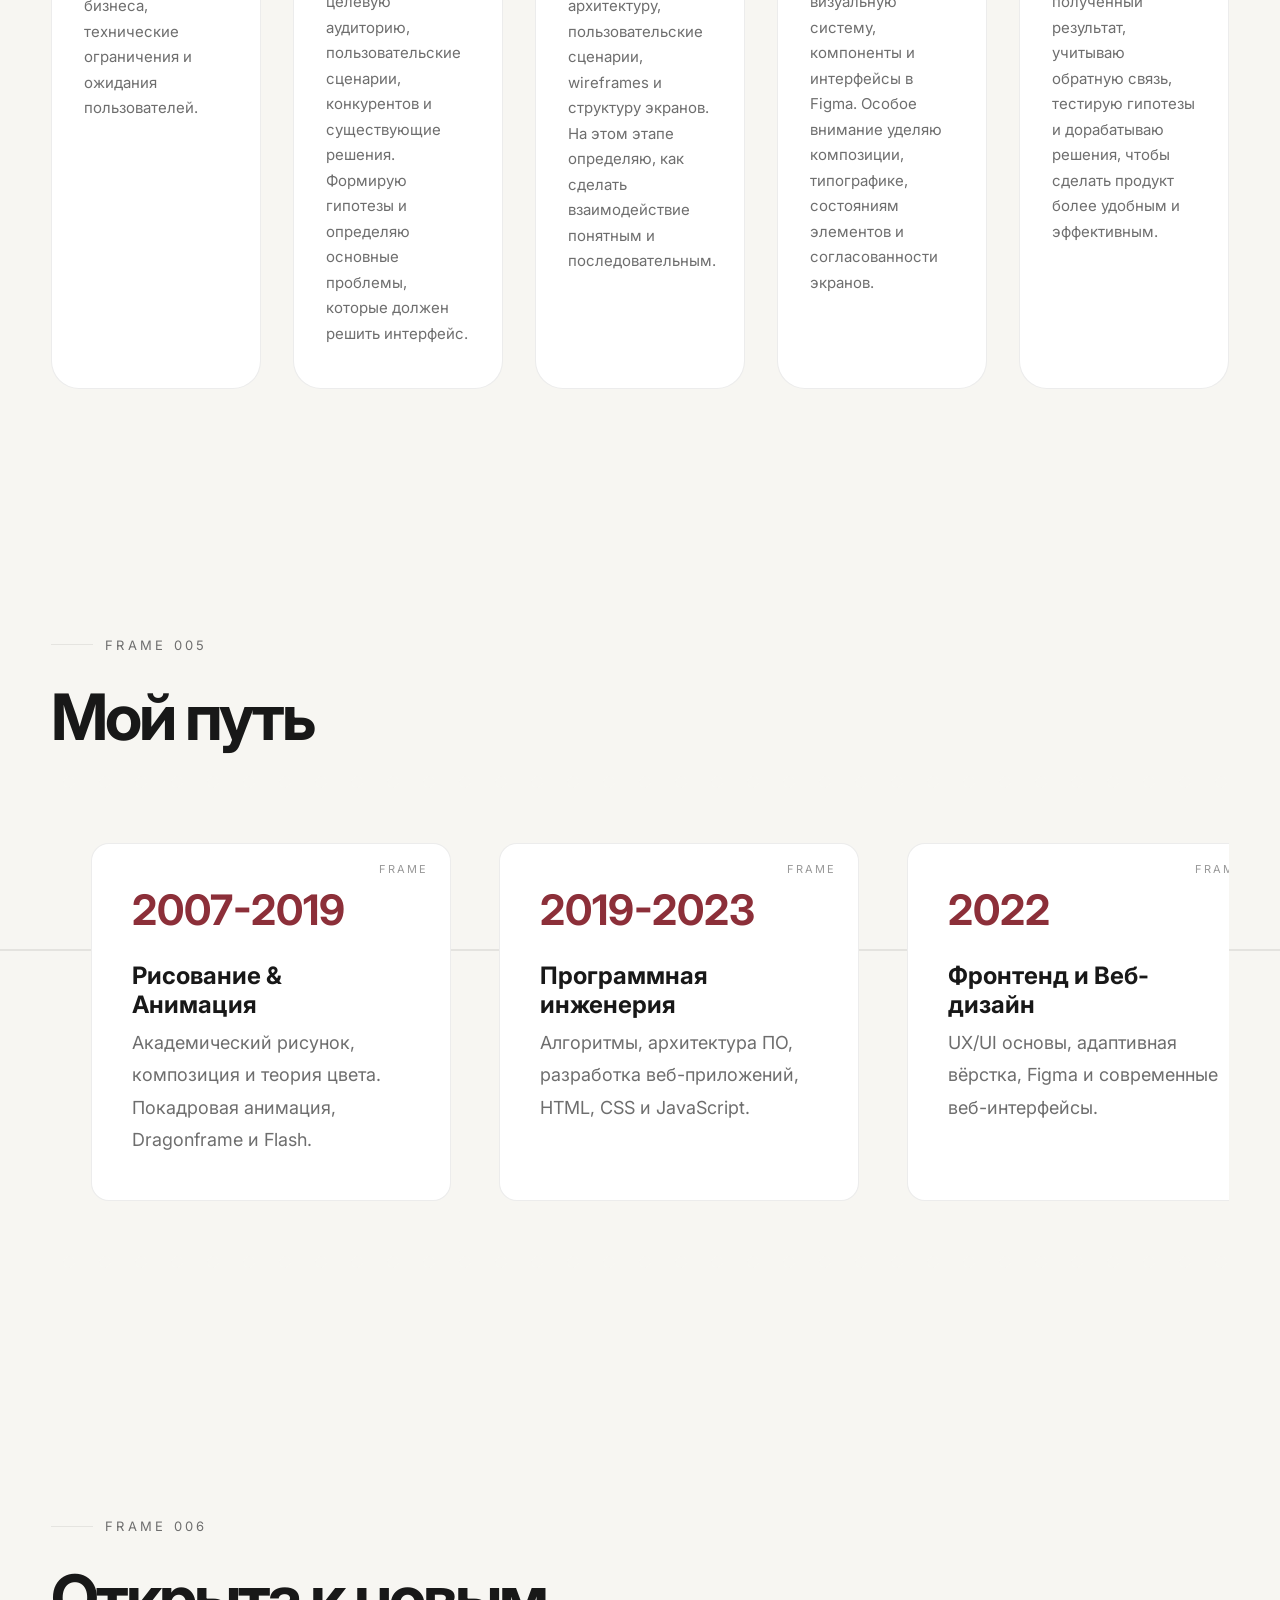
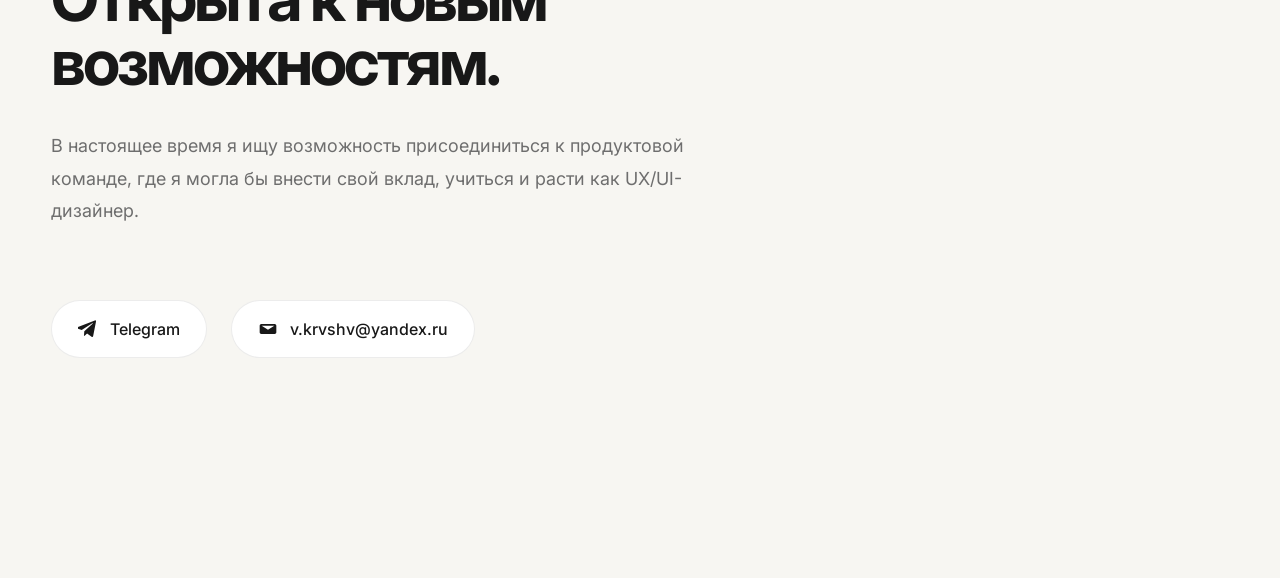
==== commit db2188c5: "Mobile Version" ====
--- a/index.html
+++ b/index.html
@@ -99,6 +99,14 @@
                     </button>
 
                 </div>
+
+                                <button class="burger" aria-label="Open menu">
+
+                    <span></span>
+                    <span></span>
+                    <span></span>
+
+                </button>
 
             </nav>
 
--- a/styles.css
+++ b/styles.css
@@ -1,14 +1,3 @@
-/* ===========================================================
-   VICTORIA KRIVOSHEEVA PORTFOLIO
-   Author: ChatGPT
-   Version: 1.0
-   =========================================================== */
-
-
-/* ===========================================================
-   RESET
-   =========================================================== */
-
 *,
 *::before,
 *::after {
@@ -33,6 +22,17 @@
 
 }
 
+html,
+body {
+
+    width: 100%;
+
+    max-width: 100%;
+
+    overflow-x: hidden;
+
+}
+
 img {
 
     display: block;
@@ -73,17 +73,17 @@
 
     --text-secondary: #6E6E6E;
 
-    --border: rgba(24,24,24,.08);
+    --border: rgba(24, 24, 24, .08);
 
     --accent: #8C2F39;
 
     --accent-light: #C77A83;
 
     --shadow:
-        0 20px 40px rgba(0,0,0,.06);
+        0 20px 40px rgba(0, 0, 0, .06);
 
     --shadow-hover:
-        0 35px 60px rgba(0,0,0,.12);
+        0 35px 60px rgba(0, 0, 0, .12);
 
 
     /* Typography */
@@ -119,7 +119,7 @@
     --section-space: 180px;
 
     --transition:
-        .45s cubic-bezier(.19,1,.22,1);
+        .45s cubic-bezier(.19, 1, .22, 1);
 
 }
 
@@ -154,14 +154,14 @@
 
 ::-webkit-scrollbar-thumb {
 
-    background: rgba(0,0,0,.12);
+    background: rgba(0, 0, 0, .12);
     border-radius: 20px;
 
 }
 
 ::-webkit-scrollbar-thumb:hover {
 
-    background: rgba(0,0,0,.22);
+    background: rgba(0, 0, 0, .22);
 
 }
 
@@ -172,8 +172,13 @@
 
 .container {
 
-    width: min(92%, var(--container));
+    width: 100%;
+
+    max-width: var(--container);
+
     margin-inline: auto;
+
+    padding-inline: 4%;
 
 }
 
@@ -307,7 +312,7 @@
 
     border: 1px solid var(--border);
 
-    background: rgba(255,255,255,.6);
+    background: rgba(255, 255, 255, .6);
 
     backdrop-filter: blur(12px);
 
@@ -325,50 +330,50 @@
    LANGUAGE SWITCH
 =========================================================== */
 
-.language-switch{
-
-    display:flex;
-    align-items:center;
-    gap:10px;
-
-    margin-left:32px;
-
-}
-
-.language-switch span{
-
-    color:#999;
-
-}
-
-.lang-btn{
-
-    border:none;
-    background:none;
-
-    cursor:pointer;
-
-    font-size:14px;
-
-    letter-spacing:.12em;
-
-    color:var(--text-secondary);
-
-    transition:.3s;
-
-}
-
-.lang-btn:hover{
-
-    color:var(--text-primary);
-
-}
-
-.lang-btn.active{
-
-    color:var(--accent);
-
-    font-weight:600;
+.language-switch {
+
+    display: flex;
+    align-items: center;
+    gap: 10px;
+
+    margin-left: 32px;
+
+}
+
+.language-switch span {
+
+    color: #999;
+
+}
+
+.lang-btn {
+
+    border: none;
+    background: none;
+
+    cursor: pointer;
+
+    font-size: 14px;
+
+    letter-spacing: .12em;
+
+    color: var(--text-secondary);
+
+    transition: .3s;
+
+}
+
+.lang-btn:hover {
+
+    color: var(--text-primary);
+
+}
+
+.lang-btn.active {
+
+    color: var(--accent);
+
+    font-weight: 600;
 
 }
 
@@ -387,7 +392,7 @@
 
     border-radius: 50%;
 
-    border: 1px solid rgba(0,0,0,.18);
+    border: 1px solid rgba(0, 0, 0, .18);
 
     pointer-events: none;
 
@@ -448,7 +453,7 @@
    HEADER
 =========================================================== */
 
-.header{
+.header {
 
     position: fixed;
 
@@ -461,15 +466,15 @@
 
     backdrop-filter: blur(18px);
 
-    background: rgba(247,246,242,.72);
-
-    border-bottom: 1px solid rgba(0,0,0,.05);
+    background: rgba(247, 246, 242, .72);
+
+    border-bottom: 1px solid rgba(0, 0, 0, .05);
 
     transition: var(--transition);
 
 }
 
-.navbar{
+.navbar {
 
     height: 92px;
 
@@ -481,194 +486,194 @@
 
 }
 
-.nav-links{
-
-    display:flex;
-
-    align-items:center;
-
-    gap:56px;
-
-    list-style:none;
-
-}
-
-.nav-links a{
-
-    position:relative;
-
-    font-size:15px;
-
-    color:var(--text-secondary);
-
-    transition:var(--transition);
-
-}
-
-.nav-links a::after{
-
-    content:"";
-
-    position:absolute;
-
-    left:0;
-
-    bottom:-8px;
-
-    width:0;
-
-    height:2px;
-
-    background:var(--accent);
-
-    transition:var(--transition);
-
-}
-
-.nav-links a:hover::after{
-
-    width:100%;
-
-}
-
-.hero{
-
-    min-height:100vh;
-
-    display:flex;
-
-    align-items:center;
-
-    padding-top:140px;
-
-}
-
-.hero-grid{
-
-    display:grid;
-
-    grid-template-columns:1.1fr .9fr;
-
-    align-items:center;
-
-    gap:120px;
-
-}
-
-.hero-content{
-
-    max-width:760px;
+.nav-links {
+
+    display: flex;
+
+    align-items: center;
+
+    gap: 56px;
+
+    list-style: none;
+
+}
+
+.nav-links a {
+
+    position: relative;
+
+    font-size: 15px;
+
+    color: var(--text-secondary);
+
+    transition: var(--transition);
+
+}
+
+.nav-links a::after {
+
+    content: "";
+
+    position: absolute;
+
+    left: 0;
+
+    bottom: -8px;
+
+    width: 0;
+
+    height: 2px;
+
+    background: var(--accent);
+
+    transition: var(--transition);
+
+}
+
+.nav-links a:hover::after {
+
+    width: 100%;
+
+}
+
+.hero {
+
+    min-height: 100vh;
+
+    display: flex;
+
+    align-items: center;
+
+    padding-top: 140px;
+
+}
+
+.hero-grid {
+
+    display: grid;
+
+    grid-template-columns: 1.1fr .9fr;
+
+    align-items: center;
+
+    gap: 120px;
+
+}
+
+.hero-content {
+
+    max-width: 760px;
     margin-left: 125px;
 
 }
 
-.hero-title{
-
-    margin-bottom:42px;
-
-}
-
-.hero-description{
-
-    max-width:640px;
-
-    margin-bottom:48px;
-
-}
-
-.hero-tags{
-
-    display:flex;
-
-    flex-wrap:wrap;
-
-    gap:16px;
-
-    margin-bottom:52px;
-
-}
-
-.hero-tags span{
-
-    padding:10px 18px;
-
-    border-radius:999px;
-
-    background:white;
-
-    border:1px solid var(--border);
-
-    font-size:14px;
-
-}
-
-.hero-image{
-
-    display:flex;
-
-    justify-content:flex-end;
-
-}
-
-.portrait-wrapper{
-
-    width:480px;
-
-    height:620px;
-
-    overflow:hidden;
-
-    border-radius:34px;
-
-    background:white;
-
-    box-shadow:var(--shadow);
-
-}
-
-.portrait-wrapper img{
-
-    width:100%;
-
-    height:100%;
-
-    object-fit:cover;
-
-}
-
-.hero-divider{
-
-    margin-top:120px;
-
-}
-
-.film-strip{
-
-    display:flex;
-
-    justify-content:center;
-
-    gap:18px;
-
-}
-
-.film-strip span{
-
-    width:12px;
-
-    height:12px;
-
-    border-radius:50%;
-
-    background:#D7D6D2;
-
-}
-
-.hero-buttons{
-
-    display:flex;
-
-    gap:20px;
+.hero-title {
+
+    margin-bottom: 42px;
+
+}
+
+.hero-description {
+
+    max-width: 640px;
+
+    margin-bottom: 48px;
+
+}
+
+.hero-tags {
+
+    display: flex;
+
+    flex-wrap: wrap;
+
+    gap: 16px;
+
+    margin-bottom: 52px;
+
+}
+
+.hero-tags span {
+
+    padding: 10px 18px;
+
+    border-radius: 999px;
+
+    background: white;
+
+    border: 1px solid var(--border);
+
+    font-size: 14px;
+
+}
+
+.hero-image {
+
+    display: flex;
+
+    justify-content: flex-end;
+
+}
+
+.portrait-wrapper {
+
+    width: 480px;
+
+    height: 620px;
+
+    overflow: hidden;
+
+    border-radius: 34px;
+
+    background: white;
+
+    box-shadow: var(--shadow);
+
+}
+
+.portrait-wrapper img {
+
+    width: 100%;
+
+    height: 100%;
+
+    object-fit: cover;
+
+}
+
+.hero-divider {
+
+    margin-top: 120px;
+
+}
+
+.film-strip {
+
+    display: flex;
+
+    justify-content: center;
+
+    gap: 18px;
+
+}
+
+.film-strip span {
+
+    width: 12px;
+
+    height: 12px;
+
+    border-radius: 50%;
+
+    background: #D7D6D2;
+
+}
+
+.hero-buttons {
+
+    display: flex;
+
+    gap: 20px;
 
 }
 
@@ -676,49 +681,49 @@
    PROJECTS
 =========================================================== */
 
-.projects{
+.projects {
 
     position: relative;
 
 }
 
-.project-card{
-
-    display:grid;
+.project-card {
+
+    display: grid;
 
     grid-template-columns: 1.15fr .85fr;
 
-    align-items:center;
-
-    gap:96px;
-
-    margin-bottom:180px;
-
-}
-
-.project-card:last-child{
-
-    margin-bottom:0;
+    align-items: center;
+
+    gap: 96px;
+
+    margin-bottom: 180px;
+
+}
+
+.project-card:last-child {
+
+    margin-bottom: 0;
 
 }
 
 /* Меняем порядок изображения и текста */
 
-.project-card.reverse{
-
-    grid-template-columns:.85fr 1.15fr;
-
-}
-
-.project-card.reverse .project-image{
-
-    order:2;
-
-}
-
-.project-card.reverse .project-info{
-
-    order:1;
+.project-card.reverse {
+
+    grid-template-columns: .85fr 1.15fr;
+
+}
+
+.project-card.reverse .project-image {
+
+    order: 2;
+
+}
+
+.project-card.reverse .project-info {
+
+    order: 1;
 
 }
 
@@ -727,669 +732,665 @@
    PROJECT IMAGE
 =========================================================== */
 
-.project-image{
-
-    position:relative;
-
-    overflow:hidden;
-
-    border-radius:32px;
-
-    background:white;
-
-    box-shadow:var(--shadow);
-
-    transition:var(--transition);
-
-}
-
-.project-image img{
-
-    width:100%;
+.project-image {
+
+    position: relative;
+
+    overflow: hidden;
+
+    border-radius: 32px;
+
+    background: white;
+
+    box-shadow: var(--shadow);
+
+    transition: var(--transition);
+
+}
+
+.project-image img {
+
+    width: 100%;
     position: relative;
     margin: auto;
 
+    display: block;
+
+    transition: transform .8s cubic-bezier(.19, 1, .22, 1);
+
+}
+
+.project-card:hover .project-image {
+
+    transform: translateY(-10px);
+
+    box-shadow: var(--shadow-hover);
+
+}
+
+.project-card:hover img {
+
+    transform: scale(1.03);
+
+}
+
+
+/* ===========================================================
+   PROJECT INFO
+=========================================================== */
+
+.project-category {
+
+    display: inline-flex;
+
+    align-items: center;
+
+    gap: 10px;
+
+    margin-bottom: 24px;
+
+    font-size: 13px;
+
+    text-transform: uppercase;
+
+    letter-spacing: .16em;
+
+    color: var(--accent);
+
+}
+
+.project-category::before {
+
+    content: "";
+
+    width: 32px;
+
+    height: 1px;
+
+    background: var(--accent-light);
+
+}
+
+.project-info h3 {
+
+    margin-bottom: 28px;
+
+    font-size: 44px;
+
+    line-height: 1.05;
+
+    letter-spacing: -1px;
+
+}
+
+.project-info p {
+
+    max-width: 520px;
+
+    margin-bottom: 36px;
+
+}
+
+
+/* ===========================================================
+   META
+=========================================================== */
+
+.project-meta {
+
+    display: flex;
+
+    flex-wrap: wrap;
+
+    gap: 14px;
+
+    list-style: none;
+
+    margin-bottom: 42px;
+
+}
+
+.project-meta li {
+
+    padding: 10px 18px;
+
+    border-radius: 999px;
+
+    border: 1px solid var(--border);
+
+    background: rgba(255, 255, 255, .7);
+
+    font-size: 14px;
+
+}
+
+
+/* ===========================================================
+   LINK
+=========================================================== */
+
+.project-link {
+
+    position: relative;
+
+    display: inline-flex;
+
+    align-items: center;
+
+    gap: 14px;
+
+    font-size: 16px;
+
+    font-weight: 600;
+
+    color: var(--text-primary);
+
+    transition: var(--transition);
+
+}
+
+.project-link::after {
+
+    content: "→";
+
+    transition: transform .35s ease;
+
+}
+
+.project-link:hover {
+
+    color: var(--accent);
+
+}
+
+.project-link:hover::after {
+
+    transform: translateX(8px);
+
+}
+
+/* ===========================================================
+   ABOUT
+=========================================================== */
+
+.about {
+
+    position: relative;
+
+}
+
+.about-grid {
+
+    display: grid;
+
+    grid-template-columns: 1.15fr .85fr;
+
+    gap: 120px;
+
+    align-items: start;
+
+}
+
+.about-content {
+
+    max-width: 760px;
+
+}
+
+.about-content h2 {
+
+    margin-bottom: 42px;
+
+}
+
+.about-content p {
+
+    margin-bottom: 32px;
+
+}
+
+.about-content p:last-child {
+
+    margin-bottom: 0;
+
+}
+
+
+/* ===========================================================
+   SKILLS
+=========================================================== */
+
+.skills {
+
+    display: flex;
+
+    flex-wrap: wrap;
+
+    gap: 18px;
+
+    align-content: flex-start;
+
+}
+
+.skills h4 {
+    flex-basis: 100%;
+    padding-top: 3.5%;
+}
+
+
+/* ===========================================================
+   SKILL CARD
+=========================================================== */
+
+.skill-card {
+
+    display: inline-flex;
+
+    align-items: center;
+
+    justify-content: center;
+
+    padding: 16px 24px;
+
+    min-height: 58px;
+
+    background: white;
+
+    border: 1px solid var(--border);
+
+    border-radius: 999px;
+
+    font-size: 15px;
+
+    font-weight: 500;
+
+    color: var(--text-primary);
+
+    box-shadow: 0 8px 18px rgba(0, 0, 0, .04);
+
+    transition: var(--transition);
+
+}
+
+.skill-card:hover {
+
+    transform: translateY(-6px);
+
+    background: var(--accent);
+
+    color: white;
+
+    border-color: var(--accent);
+
+    box-shadow: var(--shadow-hover);
+
+}
+
+
+/* ===========================================================
+   PROCESS
+=========================================================== */
+
+.process {
+
+    position: relative;
+
+}
+
+.process-line {
+
+    display: grid;
+
+    grid-template-columns: repeat(5, 1fr);
+
+    gap: 32px;
+
+    margin-top: 80px;
+
+}
+
+.process-step {
+
+    position: relative;
+
+    padding: 42px 32px;
+
+    background: white;
+
+    border-radius: 28px;
+
+    border: 1px solid var(--border);
+
+    transition: var(--transition);
+
+    overflow: hidden;
+
+}
+
+.process-step:hover {
+
+    transform: translateY(-10px);
+
+    box-shadow: var(--shadow-hover);
+
+}
+
+
+/* декоративная линия */
+
+.process-step::before {
+
+    content: "";
+
+    position: absolute;
+
+    top: 0;
+
+    left: 0;
+
+    width: 100%;
+
+    height: 4px;
+
+    background: var(--accent);
+
+    transform: scaleX(0);
+
+    transform-origin: left;
+
+    transition: transform .45s ease;
+
+}
+
+.process-step:hover::before {
+
+    transform: scaleX(1);
+
+}
+
+
+/* ===========================================================
+   STEP NUMBER
+=========================================================== */
+
+.step-number {
+
+    display: block;
+
+    margin-bottom: 24px;
+
+    font-size: 14px;
+
+    font-weight: 700;
+
+    letter-spacing: .18em;
+
+    text-transform: uppercase;
+
+    color: var(--accent);
+
+}
+
+.process-step h4 {
+
+    margin-bottom: 18px;
+
+    font-size: 18px;
+
+    line-height: 1.2;
+
+}
+
+.process-step p {
+
+    font-size: 15px;
+    line-height: 1.7;
+
+}
+
+
+/* ===========================================================
+   TIMELINE
+=========================================================== */
+
+/*.timeline{
+
+    position:relative;
+
+}
+
+.timeline-wrapper{
+
+    display:flex;
+
+    gap:48px;
+
+    margin-top:80px;
+
+    overflow-x:auto;
+
+    padding-bottom:20px;
+
+    scroll-snap-type:x mandatory;
+
+}
+
+.timeline-wrapper::-webkit-scrollbar{
+
+    height:8px;
+
+}
+
+.timeline-wrapper::-webkit-scrollbar-thumb{
+
+    background:rgba(0,0,0,.12);
+
+    border-radius:20px;
+
+}
+
+.timeline-item{
+
+    flex:0 0 400px;
+
+    scroll-snap-align:start;
+
+    padding:42px;
+
+    background:white;
+
+    border-radius:30px;
+
+    border:1px solid var(--border);
+
+    transition:var(--transition);
+
+}
+
+.timeline-item:hover{
+
+    transform:translateY(-10px);
+
+    box-shadow:var(--shadow-hover);
+
+}
+
+.timeline-year{
+
     display:block;
 
-    transition:transform .8s cubic-bezier(.19,1,.22,1);
-
-}
-
-.project-card:hover .project-image{
-
-    transform:translateY(-10px);
-
-    box-shadow:var(--shadow-hover);
-
-}
-
-.project-card:hover img{
-
-    transform:scale(1.03);
-
-}
-
-
-/* ===========================================================
-   PROJECT INFO
-=========================================================== */
-
-.project-category{
-
-    display:inline-flex;
-
-    align-items:center;
-
-    gap:10px;
-
-    margin-bottom:24px;
-
-    font-size:13px;
-
-    text-transform:uppercase;
-
-    letter-spacing:.16em;
+    margin-bottom:28px;
+
+    font-size:46px;
+
+    font-weight:700;
 
     color:var(--accent);
 
-}
-
-.project-category::before{
-
-    content:"";
-
-    width:32px;
-
-    height:1px;
-
-    background:var(--accent-light);
-
-}
-
-.project-info h3{
-
-    margin-bottom:28px;
-
-    font-size:44px;
-
-    line-height:1.05;
-
-    letter-spacing:-1px;
-
-}
-
-.project-info p{
-
-    max-width:520px;
-
-    margin-bottom:36px;
-
-}
-
-
-/* ===========================================================
-   META
-=========================================================== */
-
-.project-meta{
-
-    display:flex;
-
-    flex-wrap:wrap;
-
-    gap:14px;
-
-    list-style:none;
-
-    margin-bottom:42px;
-
-}
-
-.project-meta li{
-
-    padding:10px 18px;
-
-    border-radius:999px;
-
-    border:1px solid var(--border);
-
-    background:rgba(255,255,255,.7);
-
-    font-size:14px;
-
-}
-
-
-/* ===========================================================
-   LINK
-=========================================================== */
-
-.project-link{
-
-    position:relative;
-
-    display:inline-flex;
-
-    align-items:center;
-
-    gap:14px;
+    letter-spacing:-2px;
+
+}
+
+.timeline-item h4{
+
+    margin-bottom:18px;
+
+    font-size:26px;
+
+}
+
+.timeline-item p{
 
     font-size:16px;
 
-    font-weight:600;
-
-    color:var(--text-primary);
-
-    transition:var(--transition);
-
-}
-
-.project-link::after{
-
-    content:"→";
-
-    transition:transform .35s ease;
-
-}
-
-.project-link:hover{
-
-    color:var(--accent);
-
-}
-
-.project-link:hover::after{
-
-    transform:translateX(8px);
-
-}
-
-/* ===========================================================
-   ABOUT
-=========================================================== */
-
-.about{
-
-    position:relative;
-
-}
-
-.about-grid{
-
-    display:grid;
-
-    grid-template-columns:1.15fr .85fr;
-
-    gap:120px;
-
-    align-items:start;
-
-}
-
-.about-content{
-
-    max-width:760px;
-
-}
-
-.about-content h2{
-
-    margin-bottom:42px;
-
-}
-
-.about-content p{
-
-    margin-bottom:32px;
-
-}
-
-.about-content p:last-child{
-
-    margin-bottom:0;
-
-}
-
-
-/* ===========================================================
-   SKILLS
-=========================================================== */
-
-.skills{
-
-    display:flex;
-
-    flex-wrap:wrap;
-
-    gap:18px;
-
-    align-content:flex-start;
-
-}
-
-.skills h4 {
-     flex-basis: 100%;
-     padding-top: 3.5%;
-}
-
-
-/* ===========================================================
-   SKILL CARD
-=========================================================== */
-
-.skill-card{
-
-    display:inline-flex;
-
-    align-items:center;
-
-    justify-content:center;
-
-    padding:16px 24px;
-
-    min-height:58px;
-
-    background:white;
-
-    border:1px solid var(--border);
-
-    border-radius:999px;
-
-    font-size:15px;
-
-    font-weight:500;
-
-    color:var(--text-primary);
-
-    box-shadow:0 8px 18px rgba(0,0,0,.04);
-
-    transition:var(--transition);
-
-}
-
-.skill-card:hover{
-
-    transform:translateY(-6px);
-
-    background:var(--accent);
-
-    color:white;
-
-    border-color:var(--accent);
-
-    box-shadow:var(--shadow-hover);
-
-}
-
-
-/* ===========================================================
-   PROCESS
-=========================================================== */
-
-.process{
-
-    position:relative;
-
-}
-
-.process-line{
-
-    display:grid;
-
-    grid-template-columns:repeat(5,1fr);
-
-    gap:32px;
-
-    margin-top:80px;
-
-}
-
-.process-step{
-
-    position:relative;
-
-    padding:42px 32px;
-
-    background:white;
-
-    border-radius:28px;
-
-    border:1px solid var(--border);
-
-    transition:var(--transition);
-
-    overflow:hidden;
-
-}
-
-.process-step:hover{
-
-    transform:translateY(-10px);
-
-    box-shadow:var(--shadow-hover);
-
-}
-
-
-/* декоративная линия */
-
-.process-step::before{
-
-    content:"";
-
-    position:absolute;
-
-    top:0;
-
-    left:0;
-
-    width:100%;
-
-    height:4px;
-
-    background:var(--accent);
-
-    transform:scaleX(0);
-
-    transform-origin:left;
-
-    transition:transform .45s ease;
-
-}
-
-.process-step:hover::before{
-
-    transform:scaleX(1);
-
-}
-
-
-/* ===========================================================
-   STEP NUMBER
-=========================================================== */
-
-.step-number{
-
-    display:block;
-
-    margin-bottom:24px;
-
-    font-size:14px;
-
-    font-weight:700;
-
-    letter-spacing:.18em;
-
-    text-transform:uppercase;
-
-    color:var(--accent);
-
-}
-
-.process-step h4{
-
-    margin-bottom:18px;
-
-    font-size:18px;
-
-    line-height:1.2;
-
-}
-
-.process-step p{
-
-    font-size:15px;
-    line-height:1.7;
-
-}
-
+}*/
 
 /* ===========================================================
    TIMELINE
 =========================================================== */
 
-/*.timeline{
-
-    position:relative;
-
-}
-
-.timeline-wrapper{
-
-    display:flex;
-
-    gap:48px;
-
-    margin-top:80px;
-
-    overflow-x:auto;
-
-    padding-bottom:20px;
-
-    scroll-snap-type:x mandatory;
-
-}
-
-.timeline-wrapper::-webkit-scrollbar{
-
-    height:8px;
-
-}
-
-.timeline-wrapper::-webkit-scrollbar-thumb{
-
-    background:rgba(0,0,0,.12);
-
-    border-radius:20px;
-
-}
-
-.timeline-item{
-
-    flex:0 0 400px;
-
-    scroll-snap-align:start;
-
-    padding:42px;
-
-    background:white;
-
-    border-radius:30px;
-
-    border:1px solid var(--border);
-
-    transition:var(--transition);
-
-}
-
-.timeline-item:hover{
-
-    transform:translateY(-10px);
-
-    box-shadow:var(--shadow-hover);
-
-}
-
-.timeline-year{
-
-    display:block;
-
-    margin-bottom:28px;
-
-    font-size:46px;
-
-    font-weight:700;
-
-    color:var(--accent);
-
-    letter-spacing:-2px;
-
-}
-
-.timeline-item h4{
-
-    margin-bottom:18px;
-
-    font-size:26px;
-
-}
-
-.timeline-item p{
-
-    font-size:16px;
-
-}*/
-
-/* ===========================================================
-   TIMELINE
-=========================================================== */
-
-.timeline{
-
-    position:relative;
-    overflow:hidden;
-    padding:60px 0;
+.timeline {
+
+    position: relative;
+    overflow: hidden;
+    padding: 60px 0;
 
 }
 
 /* линия пленки */
 
-.timeline::before{
-
-    content:"";
-
-    position:absolute;
-
-    left:0;
-    right:0;
-    top:50%;
-
-    height:2px;
-
-    background:rgba(0,0,0,.08);
-
-    transform:translateY(-50%);
-
-}
-
-.timeline-wrapper{
-
-    display:flex;
-
-    gap:48px;
-
-    overflow-x:auto;
-
-    scroll-snap-type:x proximity;
-
-    padding:70px 40px;
-
-    position:relative;
+.timeline::before {
+
+    content: "";
+
+    position: absolute;
+
+    left: 0;
+    right: 0;
+    top: 50%;
+
+    height: 2px;
+
+    background: rgba(0, 0, 0, .08);
+
+    transform: translateY(-50%);
+
+}
+
+.timeline-wrapper {
+
+    display: flex;
+
+    gap: 48px;
+
+    overflow-x: auto;
+
+    scroll-snap-type: x proximity;
+
+    padding: 70px 40px;
+
+    position: relative;
 
 }
 
 /* отверстия сверху */
 
-.timeline-wrapper::before{
-
-    content:"";
-
-    position:absolute;
-
-    top:0;
-    left:0;
-
-    width:100%;
-    height:18px;
+.timeline-wrapper::before {
+
+    content: "";
+
+    position: absolute;
+
+    top: 0;
+    left: 0;
+
+    width: 100%;
+    height: 18px;
 
     background:
 
-    radial-gradient(circle,
-    var(--background) 5px,
-    transparent 6px)
-
-    repeat-x;
-
-    background-size:36px 18px;
+        radial-gradient(circle,
+            var(--background) 5px,
+            transparent 6px) repeat-x;
+
+    background-size: 36px 18px;
 
 }
 
 /* отверстия снизу */
 
-.timeline-wrapper::after{
-
-    content:"";
-
-    position:absolute;
-
-    bottom:0;
-    left:0;
-
-    width:100%;
-    height:18px;
+.timeline-wrapper::after {
+
+    content: "";
+
+    position: absolute;
+
+    bottom: 0;
+    left: 0;
+
+    width: 100%;
+    height: 18px;
 
     background:
 
-    radial-gradient(circle,
-    var(--background) 5px,
-    transparent 6px)
-
-    repeat-x;
-
-    background-size:36px 18px;
-
-}
-
-.timeline-item{
-
-    position:relative;
-
-    flex:0 0 360px;
-
-    scroll-snap-align:center;
-
-    background:white;
-
-    border-radius:18px;
-
-    border:1px solid var(--border);
-
-    padding:40px;
-
-    transition:.45s;
-
-    overflow:hidden;
-
-}
-
-.timeline-item::before{
-
-    content:"FRAME";
-
-    position:absolute;
-
-    top:18px;
-    right:22px;
-
-    font-size:11px;
-
-    letter-spacing:.18em;
-
-    color:#999;
-
-}
-
-.timeline-year{
-
-    display:inline-block;
-
-    font-size:42px;
-
-    font-weight:700;
-
-    margin-bottom:26px;
-
-    color:var(--accent);
+        radial-gradient(circle,
+            var(--background) 5px,
+            transparent 6px) repeat-x;
+
+    background-size: 36px 18px;
+
+}
+
+.timeline-item {
+
+    position: relative;
+
+    flex: 0 0 360px;
+
+    scroll-snap-align: center;
+
+    background: white;
+
+    border-radius: 18px;
+
+    border: 1px solid var(--border);
+
+    padding: 40px;
+
+    transition: .45s;
+
+    overflow: hidden;
+
+}
+
+.timeline-item::before {
+
+    content: "FRAME";
+
+    position: absolute;
+
+    top: 18px;
+    right: 22px;
+
+    font-size: 11px;
+
+    letter-spacing: .18em;
+
+    color: #999;
+
+}
+
+.timeline-year {
+
+    display: inline-block;
+
+    font-size: 42px;
+
+    font-weight: 700;
+
+    margin-bottom: 26px;
+
+    color: var(--accent);
 
 }
 
@@ -1398,50 +1399,45 @@
     padding-bottom: 8px;
 }
 
-.timeline-item:hover{
+.timeline-item:hover {
 
     transform:
 
-        translateY(-12px)
-        rotate(-1deg);
+        translateY(-12px) rotate(-1deg);
 
     box-shadow:
 
-        0 30px 70px rgba(0,0,0,.12);
-
-}
-
-.timeline-item::after{
-
-    content:"";
-
-    position:absolute;
-
-    inset:0;
+        0 30px 70px rgba(0, 0, 0, .12);
+
+}
+
+.timeline-item::after {
+
+    content: "";
+
+    position: absolute;
+
+    inset: 0;
 
     background:
 
-    linear-gradient(
-
-        110deg,
-
-        transparent,
-
-        rgba(255,255,255,.35),
-
-        transparent
-
-    );
-
-    transform:translateX(-150%);
-
-    transition:.8s;
-
-}
-
-.timeline-item:hover::after{
-
-    transform:translateX(160%);
+        linear-gradient(110deg,
+
+            transparent,
+
+            rgba(255, 255, 255, .35),
+
+            transparent);
+
+    transform: translateX(-150%);
+
+    transition: .8s;
+
+}
+
+.timeline-item:hover::after {
+
+    transform: translateX(160%);
 
 }
 
@@ -1449,27 +1445,27 @@
    CONTACT
 =========================================================== */
 
-.contact{
-
-    position:relative;
-
-    padding-bottom:220px;
-
-}
-
-.contact h2{
-
-    max-width:720px;
-
-    margin-bottom:36px;
-
-}
-
-.contact-description{
-
-    max-width:640px;
-
-    margin-bottom:72px;
+.contact {
+
+    position: relative;
+
+    padding-bottom: 220px;
+
+}
+
+.contact h2 {
+
+    max-width: 720px;
+
+    margin-bottom: 36px;
+
+}
+
+.contact-description {
+
+    max-width: 640px;
+
+    margin-bottom: 72px;
 
 }
 
@@ -1478,47 +1474,47 @@
    CONTACT LINKS
 =========================================================== */
 
-.contact-links{
-
-    display:flex;
-
-    flex-wrap:wrap;
-
-    gap:24px;
-
-}
-
-.contact-link{
-
-    display:inline-flex;
-
-    align-items:center;
-
-    gap:12px;
-
-    padding:18px 26px;
-
-    border-radius:999px;
-
-    background:white;
-
-    border:1px solid var(--border);
-
-    transition:var(--transition);
-
-    font-weight:500;
-
-}
-
-.contact-link:hover{
-
-    transform:translateY(-6px);
-
-    background:var(--accent);
-
-    color:white;
-
-    box-shadow:var(--shadow-hover);
+.contact-links {
+
+    display: flex;
+
+    flex-wrap: wrap;
+
+    gap: 24px;
+
+}
+
+.contact-link {
+
+    display: inline-flex;
+
+    align-items: center;
+
+    gap: 12px;
+
+    padding: 18px 26px;
+
+    border-radius: 999px;
+
+    background: white;
+
+    border: 1px solid var(--border);
+
+    transition: var(--transition);
+
+    font-weight: 500;
+
+}
+
+.contact-link:hover {
+
+    transform: translateY(-6px);
+
+    background: var(--accent);
+
+    color: white;
+
+    box-shadow: var(--shadow-hover);
 
 }
 
@@ -1527,51 +1523,51 @@
    FOOTER
 =========================================================== */
 
-.footer{
-
-    border-top:1px solid var(--border);
-
-    padding:42px 0;
-
-}
-
-.footer-content{
-
-    display:flex;
-
-    justify-content:space-between;
-
-    align-items:center;
-
-}
-
-.footer-copy{
-
-    color:var(--text-secondary);
-
-    font-size:14px;
-
-}
-
-.footer-nav{
-
-    display:flex;
-
-    gap:28px;
-
-}
-
-.footer-nav a{
-
-    color:var(--text-secondary);
-
-    transition:var(--transition);
-
-}
-
-.footer-nav a:hover{
-
-    color:var(--accent);
+.footer {
+
+    border-top: 1px solid var(--border);
+
+    padding: 42px 0;
+
+}
+
+.footer-content {
+
+    display: flex;
+
+    justify-content: space-between;
+
+    align-items: center;
+
+}
+
+.footer-copy {
+
+    color: var(--text-secondary);
+
+    font-size: 14px;
+
+}
+
+.footer-nav {
+
+    display: flex;
+
+    gap: 28px;
+
+}
+
+.footer-nav a {
+
+    color: var(--text-secondary);
+
+    transition: var(--transition);
+
+}
+
+.footer-nav a:hover {
+
+    color: var(--accent);
 
 }
 
@@ -1580,25 +1576,25 @@
    REVEAL ANIMATION
 =========================================================== */
 
-.reveal{
-
-    opacity:0;
-
-    transform:translateY(60px);
+.reveal {
+
+    opacity: 0;
+
+    transform: translateY(60px);
 
     transition:
 
         opacity .9s ease,
 
-        transform .9s cubic-bezier(.19,1,.22,1);
-
-}
-
-.reveal.active{
-
-    opacity:1;
-
-    transform:none;
+        transform .9s cubic-bezier(.19, 1, .22, 1);
+
+}
+
+.reveal.active {
+
+    opacity: 1;
+
+    transform: none;
 
 }
 
@@ -1607,17 +1603,17 @@
    FADE
 =========================================================== */
 
-.fade{
-
-    opacity:0;
-
-    transition:opacity .8s ease;
-
-}
-
-.fade.show{
-
-    opacity:1;
+.fade {
+
+    opacity: 0;
+
+    transition: opacity .8s ease;
+
+}
+
+.fade.show {
+
+    opacity: 1;
 
 }
 
@@ -1626,9 +1622,9 @@
    IMAGE PARALLAX
 =========================================================== */
 
-.parallax{
-
-    will-change:transform;
+.parallax {
+
+    will-change: transform;
 
 }
 
@@ -1637,15 +1633,15 @@
    HOVER SCALE
 =========================================================== */
 
-.hover-scale{
-
-    transition:transform .45s cubic-bezier(.19,1,.22,1);
-
-}
-
-.hover-scale:hover{
-
-    transform:scale(1.03);
+.hover-scale {
+
+    transition: transform .45s cubic-bezier(.19, 1, .22, 1);
+
+}
+
+.hover-scale:hover {
+
+    transform: scale(1.03);
 
 }
 
@@ -1654,13 +1650,13 @@
    GLASS EFFECT
 =========================================================== */
 
-.glass{
-
-    backdrop-filter:blur(20px);
-
-    background:rgba(255,255,255,.6);
-
-    border:1px solid rgba(255,255,255,.3);
+.glass {
+
+    backdrop-filter: blur(20px);
+
+    background: rgba(255, 255, 255, .6);
+
+    border: 1px solid rgba(255, 255, 255, .3);
 
 }
 
@@ -1669,21 +1665,21 @@
    DECORATION
 =========================================================== */
 
-.noise{
-
-    position:absolute;
-
-    inset:0;
-
-    pointer-events:none;
-
-    opacity:.03;
+.noise {
+
+    position: absolute;
+
+    inset: 0;
+
+    pointer-events: none;
+
+    opacity: .03;
 
     background-image:
         radial-gradient(circle at 25% 20%, #000 1px, transparent 1px),
         radial-gradient(circle at 75% 60%, #000 1px, transparent 1px);
 
-    background-size:26px 26px;
+    background-size: 26px 26px;
 
 }
 
@@ -1692,30 +1688,30 @@
    RESPONSIVE
 =========================================================== */
 
-@media (max-width:1200px){
-
-    .hero-grid{
-
-        gap:80px;
-
-    }
-
-    .project-card{
-
-        gap:60px;
-
-    }
-
-    .about-grid{
-
-        gap:72px;
-
-    }
-
-}
-
-
-@media (max-width:992px){
+@media (max-width:1200px) {
+
+    .hero-grid {
+
+        gap: 80px;
+
+    }
+
+    .project-card {
+
+        gap: 60px;
+
+    }
+
+    .about-grid {
+
+        gap: 72px;
+
+    }
+
+}
+
+
+@media (max-width:992px) {
 
     .hero-grid,
 
@@ -1723,133 +1719,133 @@
 
     .project-card,
 
-    .project-card.reverse{
-
-        grid-template-columns:1fr;
+    .project-card.reverse {
+
+        grid-template-columns: 1fr;
 
     }
 
     .project-card.reverse .project-image,
 
-    .project-card.reverse .project-info{
-
-        order:unset;
-
-    }
-
-    .portrait-wrapper{
-
-        width:100%;
-
-        max-width:520px;
-
-        margin-inline:auto;
-
-    }
-
-    .hero-image{
-
-        justify-content:center;
-
-    }
-
-    .process-line{
-
-        grid-template-columns:1fr 1fr;
-
-    }
-
-    .timeline-wrapper{
-
-        gap:28px;
-
-    }
-
-}
-
-
-@media (max-width:768px){
-
-    :root{
-
-        --section-space:120px;
-
-    }
-
-    .navbar{
-
-        height:76px;
-
-    }
-
-    .nav-links{
-
-        display:none;
-
-    }
-
-    .hero-buttons{
-
-        flex-direction:column;
-
-        align-items:flex-start;
-
-    }
-
-    .project-info h3{
-
-        font-size:34px;
-
-    }
-
-    .process-line{
-
-        grid-template-columns:1fr;
-
-    }
-
-    .footer-content{
-
-        flex-direction:column;
-
-        gap:20px;
-
-        text-align:center;
-
-    }
-
-}
-
-
-@media (max-width:480px){
-
-    h1{
-
-        letter-spacing:-2px;
-
-    }
-
-    h2{
-
-        letter-spacing:-1px;
-
-    }
-
-    .btn{
-
-        width:100%;
-
-    }
-
-    .contact-links{
-
-        flex-direction:column;
-
-    }
-
-    .contact-link{
-
-        justify-content:center;
+    .project-card.reverse .project-info {
+
+        order: unset;
+
+    }
+
+    .portrait-wrapper {
+
+        width: 100%;
+
+        max-width: 520px;
+
+        margin-inline: auto;
+
+    }
+
+    .hero-image {
+
+        justify-content: center;
+
+    }
+
+    .process-line {
+
+        grid-template-columns: 1fr 1fr;
+
+    }
+
+    .timeline-wrapper {
+
+        gap: 28px;
+
+    }
+
+}
+
+
+@media (max-width:768px) {
+
+    :root {
+
+        --section-space: 120px;
+
+    }
+
+    .navbar {
+
+        height: 76px;
+
+    }
+
+    .nav-links {
+
+        display: none;
+
+    }
+
+    .hero-buttons {
+
+        flex-direction: column;
+
+        align-items: flex-start;
+
+    }
+
+    .project-info h3 {
+
+        font-size: 34px;
+
+    }
+
+    .process-line {
+
+        grid-template-columns: 1fr;
+
+    }
+
+    .footer-content {
+
+        flex-direction: column;
+
+        gap: 20px;
+
+        text-align: center;
+
+    }
+
+}
+
+
+@media (max-width:480px) {
+
+    h1 {
+
+        letter-spacing: -2px;
+
+    }
+
+    h2 {
+
+        letter-spacing: -1px;
+
+    }
+
+    .btn {
+
+        width: 100%;
+
+    }
+
+    .contact-links {
+
+        flex-direction: column;
+
+    }
+
+    .contact-link {
+
+        justify-content: center;
 
     }
 
@@ -1859,271 +1855,271 @@
    CASE PAGE
 =========================================================== */
 
-.case-hero{
-
-    padding-top:180px;
-    padding-bottom:120px;
-
-}
-
-.case-subtitle{
-
-    max-width:760px;
-    margin-top:36px;
-    font-size:22px;
-    line-height:1.7;
-
-}
-
-.case-meta{
-
-    display:grid;
-    grid-template-columns:repeat(4,1fr);
-
-    gap:32px;
-
-    margin-top:80px;
+.case-hero {
+
+    padding-top: 180px;
+    padding-bottom: 120px;
+
+}
+
+.case-subtitle {
+
+    max-width: 760px;
+    margin-top: 36px;
+    font-size: 22px;
+    line-height: 1.7;
+
+}
+
+.case-meta {
+
+    display: grid;
+    grid-template-columns: repeat(4, 1fr);
+
+    gap: 32px;
+
+    margin-top: 80px;
     margin-bottom: 40px;
 
 }
 
-.case-meta div{
-
-    padding:24px;
-
-    background:white;
-
-    border:1px solid var(--border);
-
-    border-radius:24px;
-
-}
-
-.case-meta span{
-
-    display:block;
-
-    margin-bottom:12px;
-
-    font-size:13px;
-
-    text-transform:uppercase;
-
-    letter-spacing:.14em;
-
-    color:var(--text-secondary);
-
-}
-
-
-
-.case-meta strong{
-
-    font-size:18px;
-
-}
-
-.hero-cover{
-
-    margin-bottom:0;
-
-}
-
-.hero-cover img{
-
-    width:80%;
-
-    border-radius:32px;
-
-    box-shadow:var(--shadow);
+.case-meta div {
+
+    padding: 24px;
+
+    background: white;
+
+    border: 1px solid var(--border);
+
+    border-radius: 24px;
+
+}
+
+.case-meta span {
+
+    display: block;
+
+    margin-bottom: 12px;
+
+    font-size: 13px;
+
+    text-transform: uppercase;
+
+    letter-spacing: .14em;
+
+    color: var(--text-secondary);
+
+}
+
+
+
+.case-meta strong {
+
+    font-size: 18px;
+
+}
+
+.hero-cover {
+
+    margin-bottom: 0;
+
+}
+
+.hero-cover img {
+
+    width: 80%;
+
+    border-radius: 32px;
+
+    box-shadow: var(--shadow);
     margin: 0 auto;
     padding: 40px;
 
 }
 
-.gallery{
-
-    display:grid;
-
-    grid-template-columns:repeat(2,1fr);
-
-    gap:28px;
-
-    margin-bottom:100px;
+.gallery {
+
+    display: grid;
+
+    grid-template-columns: repeat(2, 1fr);
+
+    gap: 28px;
+
+    margin-bottom: 100px;
     justify-items: center;
     padding: 0;
 
 }
 
-.gallery img{
-
-    width:90%;
-
-    border-radius:22px;
-
-    transition:.45s;
-
-    cursor:pointer;
-
-}
-
-.gallery img:hover{
-
-    transform:translateY(-8px);
-
-}
-
-.overview{
-
-    margin-bottom:100px;
-
-}
-
-.overview-grid{
-
-    display:grid;
-
-    grid-template-columns:.8fr 1.2fr;
-
-    gap:120px;
-
-    align-items:start;
-
-}
-
-.challenge{
-
-    margin-bottom:100px;
-
-}
-
-.challenge p{
-
-    max-width:820px;
-
-    margin-top:40px;
-
-}
-
-.goals{
-
-    margin-bottom:100px;
-
-}
-
-.goals-grid{
-
-    display:grid;
-
-    grid-template-columns:repeat(3,1fr);
-
-    gap:32px;
-
-    margin-top:72px;
-
-}
-
-.goal-card{
-
-    padding:40px;
-
-    background:white;
-
-    border-radius:28px;
-
-    border:1px solid var(--border);
-
-    transition:var(--transition);
-
-}
-
-.goal-card:hover{
-
-    transform:translateY(-8px);
-
-    box-shadow:var(--shadow-hover);
-
-}
-
-.goal-card h3{
-
-    margin-bottom:18px;
-
-}
-
-.case-image{
-
-    margin:120px 0;
-
-}
-
-.case-image img{
-
-    width:100%;
-
-    border-radius:28px;
-
-    box-shadow:var(--shadow);
-
-}
-
-.text-block{
-
-    max-width:840px;
-
-    margin-inline:auto;
-
-    margin-bottom:120px;
-
-}
-
-.text-block h2{
-
-    margin-bottom:30px;
-
-}
-
-.two-column{
-
-    display:grid;
-
-    grid-template-columns:1fr 1fr;
-
-    gap:72px;
-
-}
-
-.quote{
-
-    margin:140px auto;
-
-    max-width:900px;
-
-    font-size:42px;
-
-    line-height:1.3;
-
-    letter-spacing:-1px;
-
-    font-weight:600;
-
-}
-
-.image-grid{
-
-    display:grid;
-
-    grid-template-columns:repeat(2,1fr);
-
-    gap:28px;
-
-}
-
-.prototype{
-
-    margin:180px auto;
-
-    text-align:center;
+.gallery img {
+
+    width: 90%;
+
+    border-radius: 22px;
+
+    transition: .45s;
+
+    cursor: pointer;
+
+}
+
+.gallery img:hover {
+
+    transform: translateY(-8px);
+
+}
+
+.overview {
+
+    margin-bottom: 100px;
+
+}
+
+.overview-grid {
+
+    display: grid;
+
+    grid-template-columns: .8fr 1.2fr;
+
+    gap: 120px;
+
+    align-items: start;
+
+}
+
+.challenge {
+
+    margin-bottom: 100px;
+
+}
+
+.challenge p {
+
+    max-width: 820px;
+
+    margin-top: 40px;
+
+}
+
+.goals {
+
+    margin-bottom: 100px;
+
+}
+
+.goals-grid {
+
+    display: grid;
+
+    grid-template-columns: repeat(3, 1fr);
+
+    gap: 32px;
+
+    margin-top: 72px;
+
+}
+
+.goal-card {
+
+    padding: 40px;
+
+    background: white;
+
+    border-radius: 28px;
+
+    border: 1px solid var(--border);
+
+    transition: var(--transition);
+
+}
+
+.goal-card:hover {
+
+    transform: translateY(-8px);
+
+    box-shadow: var(--shadow-hover);
+
+}
+
+.goal-card h3 {
+
+    margin-bottom: 18px;
+
+}
+
+.case-image {
+
+    margin: 120px 0;
+
+}
+
+.case-image img {
+
+    width: 100%;
+
+    border-radius: 28px;
+
+    box-shadow: var(--shadow);
+
+}
+
+.text-block {
+
+    max-width: 840px;
+
+    margin-inline: auto;
+
+    margin-bottom: 120px;
+
+}
+
+.text-block h2 {
+
+    margin-bottom: 30px;
+
+}
+
+.two-column {
+
+    display: grid;
+
+    grid-template-columns: 1fr 1fr;
+
+    gap: 72px;
+
+}
+
+.quote {
+
+    margin: 140px auto;
+
+    max-width: 900px;
+
+    font-size: 42px;
+
+    line-height: 1.3;
+
+    letter-spacing: -1px;
+
+    font-weight: 600;
+
+}
+
+.image-grid {
+
+    display: grid;
+
+    grid-template-columns: repeat(2, 1fr);
+
+    gap: 28px;
+
+}
+
+.prototype {
+
+    margin: 180px auto;
+
+    text-align: center;
 
 }
 
@@ -2131,221 +2127,406 @@
    PORTRAIT
 =========================================================== */
 
-.portrait-wrapper{
-
-    position:relative;
-
-    width:480px;
-    height:620px;
-
-    overflow:hidden;
-
-    border-radius:28px;
-
-    background:#111;
+.portrait-wrapper {
+
+    position: relative;
+
+    width: 480px;
+    height: 620px;
+
+    overflow: hidden;
+
+    border-radius: 28px;
+
+    background: #111;
 
     box-shadow:
-        0 30px 70px rgba(0,0,0,.16);
-
-    isolation:isolate;
-
-}
-
-.portrait-wrapper img{
-
-    width:100%;
-    height:100%;
-
-    object-fit:cover;
+        0 30px 70px rgba(0, 0, 0, .16);
+
+    isolation: isolate;
+
+}
+
+.portrait-wrapper img {
+
+    width: 100%;
+    height: 100%;
+
+    object-fit: cover;
 
     transition:
-        transform .8s cubic-bezier(.19,1,.22,1),
+        transform .8s cubic-bezier(.19, 1, .22, 1),
         filter .8s ease;
 
-    will-change:transform;
-
-}
-
-.portrait-wrapper::before{
-
-    content:"";
-
-    position:absolute;
-
-    inset:0;
-
-    z-index:3;
-
-    pointer-events:none;
-
-    border:8px solid #111;
-
-    border-radius:28px;
-
-}
-
-.portrait-wrapper::after{
-
-    content:"";
-
-    position:absolute;
-
-    inset:0;
-
-    pointer-events:none;
-
-    z-index:4;
+    will-change: transform;
+
+}
+
+.portrait-wrapper::before {
+
+    content: "";
+
+    position: absolute;
+
+    inset: 0;
+
+    z-index: 3;
+
+    pointer-events: none;
+
+    border: 8px solid #111;
+
+    border-radius: 28px;
+
+}
+
+.portrait-wrapper::after {
+
+    content: "";
+
+    position: absolute;
+
+    inset: 0;
+
+    pointer-events: none;
+
+    z-index: 4;
 
     background:
 
-    repeating-linear-gradient(
-
-        to bottom,
-
-        transparent 0px,
-
-        transparent 12px,
-
-        #111 12px,
-
-        #111 26px,
-
-        transparent 26px,
-
-        transparent 42px
-
-    ) left center/14px 100% no-repeat,
-
-    repeating-linear-gradient(
-
-        to bottom,
-
-        transparent 0px,
-
-        transparent 12px,
-
-        #111 12px,
-
-        #111 26px,
-
-        transparent 26px,
-
-        transparent 42px
-
-    ) right center/14px 100% no-repeat;
-
-}
-
-.portrait-vignette{
-
-    position:absolute;
-
-    inset:0;
-
-    pointer-events:none;
-
-    z-index:5;
+        repeating-linear-gradient(to bottom,
+
+            transparent 0px,
+
+            transparent 12px,
+
+            #111 12px,
+
+            #111 26px,
+
+            transparent 26px,
+
+            transparent 42px) left center/14px 100% no-repeat,
+
+        repeating-linear-gradient(to bottom,
+
+            transparent 0px,
+
+            transparent 12px,
+
+            #111 12px,
+
+            #111 26px,
+
+            transparent 26px,
+
+            transparent 42px) right center/14px 100% no-repeat;
+
+}
+
+.portrait-vignette {
+
+    position: absolute;
+
+    inset: 0;
+
+    pointer-events: none;
+
+    z-index: 5;
 
     background:
 
-        radial-gradient(
-
-            circle,
+        radial-gradient(circle,
 
             transparent 58%,
 
-            rgba(0,0,0,.28)
-
-        );
-
-}
-
-.portrait-noise{
-
-    position:absolute;
-
-    inset:0;
-
-    opacity:.035;
-
-    pointer-events:none;
-
-    z-index:6;
+            rgba(0, 0, 0, .28));
+
+}
+
+.portrait-noise {
+
+    position: absolute;
+
+    inset: 0;
+
+    opacity: .035;
+
+    pointer-events: none;
+
+    z-index: 6;
 
     background-image:
 
-    radial-gradient(#fff 0.7px, transparent .7px);
-
-    background-size:7px 7px;
-
-    mix-blend-mode:overlay;
-
-}
-
-.portrait-glow{
-
-    position:absolute;
-
-    inset:0;
-
-    pointer-events:none;
-
-    overflow:hidden;
-
-    z-index:7;
-
-}
-
-.portrait-glow::before{
-
-    content:"";
-
-    position:absolute;
-
-    top:-30%;
-
-    left:-80%;
-
-    width:55%;
-
-    height:160%;
-
-    transform:rotate(18deg);
+        radial-gradient(#fff 0.7px, transparent .7px);
+
+    background-size: 7px 7px;
+
+    mix-blend-mode: overlay;
+
+}
+
+.portrait-glow {
+
+    position: absolute;
+
+    inset: 0;
+
+    pointer-events: none;
+
+    overflow: hidden;
+
+    z-index: 7;
+
+}
+
+.portrait-glow::before {
+
+    content: "";
+
+    position: absolute;
+
+    top: -30%;
+
+    left: -80%;
+
+    width: 55%;
+
+    height: 160%;
+
+    transform: rotate(18deg);
 
     background:
 
-    linear-gradient(
-
-        90deg,
-
-        transparent,
-
-        rgba(255,255,255,.16),
-
-        transparent
-
-    );
-
-}
-
-.portrait-glow.active::before{
-
-    animation:filmGlow 1.8s linear;
-
-}
-
-@keyframes filmGlow{
-
-    from{
-
-        left:-80%;
-
-    }
-
-    to{
-
-        left:160%;
-
-    }
+        linear-gradient(90deg,
+
+            transparent,
+
+            rgba(255, 255, 255, .16),
+
+            transparent);
+
+}
+
+.portrait-glow.active::before {
+
+    animation: filmGlow 1.8s linear;
+
+}
+
+@keyframes filmGlow {
+
+    from {
+
+        left: -80%;
+
+    }
+
+    to {
+
+        left: 160%;
+
+    }
+
+}
+
+/* ===========================================================
+   MOBILE MENU
+=========================================================== */
+
+
+.burger {
+
+    display: none;
+
+    width: 42px;
+    height: 42px;
+
+    border: none;
+    background: none;
+
+    flex-direction: column;
+    justify-content: center;
+    gap: 6px;
+
+    padding: 0;
+
+}
+
+
+.burger span {
+
+    display: block;
+
+    width: 24px;
+    height: 2px;
+
+    background: var(--text-primary);
+
+    transition: .35s ease;
+
+}
+
+
+
+/* MOBILE */
+
+@media(max-width:1024px) {
+
+
+    .burger {
+
+        display: flex;
+
+    }
+
+
+    .navbar {
+
+        position: relative;
+
+    }
+
+
+    .nav-links {
+
+
+        position: fixed;
+
+        top: 72px;
+        left: 0;
+
+        width: 100%;
+
+        padding: 40px 24px;
+
+
+        background: var(--background);
+
+        border-bottom: 1px solid var(--border);
+
+
+        display: flex;
+
+        flex-direction: column;
+
+        gap: 28px;
+
+
+        transform: translateY(-120%);
+
+        opacity: 0;
+
+        pointer-events: none;
+
+
+        transition: .45s cubic-bezier(.19, 1, .22, 1);
+
+
+    }
+
+    .portrait-wrapper {
+
+        width: 100%;
+
+        height: auto;
+
+        aspect-ratio: 3/4;
+
+    }
+
+    .nav-links.active {
+
+
+        transform: translateY(0);
+
+        opacity: 1;
+
+        pointer-events: auto;
+
+
+    }
+
+
+
+    .nav-links a {
+
+        font-size: 22px;
+
+    }
+
+
+
+    /* LANGUAGE */
+
+    .language-switch {
+
+        margin-left: auto;
+
+        margin-right: 18px;
+
+    }
+
+
+
+    /* BURGER ANIMATION */
+
+
+    .burger.active span:nth-child(1) {
+
+        transform:
+            translateY(8px) rotate(45deg);
+
+    }
+
+
+    .burger.active span:nth-child(2) {
+
+        opacity: 0;
+
+    }
+
+
+    .burger.active span:nth-child(3) {
+
+        transform:
+            translateY(-8px) rotate(-45deg);
+
+    }
+
+    .hero-grid {
+
+        display: flex;
+
+        flex-direction: column;
+
+        width: 100%;
+
+        gap: 40px;
+
+    }
+
+    .hero-content {
+
+        width: 100%;
+
+        max-width: 100%;
+
+        margin-left: 0;
+
+    }
+
+.hero-divider {
+    display: none;
+}
+
+    .hero-description {
+
+        width: 100%;
+
+        max-width: 100%;
+
+    }
+
 
 }
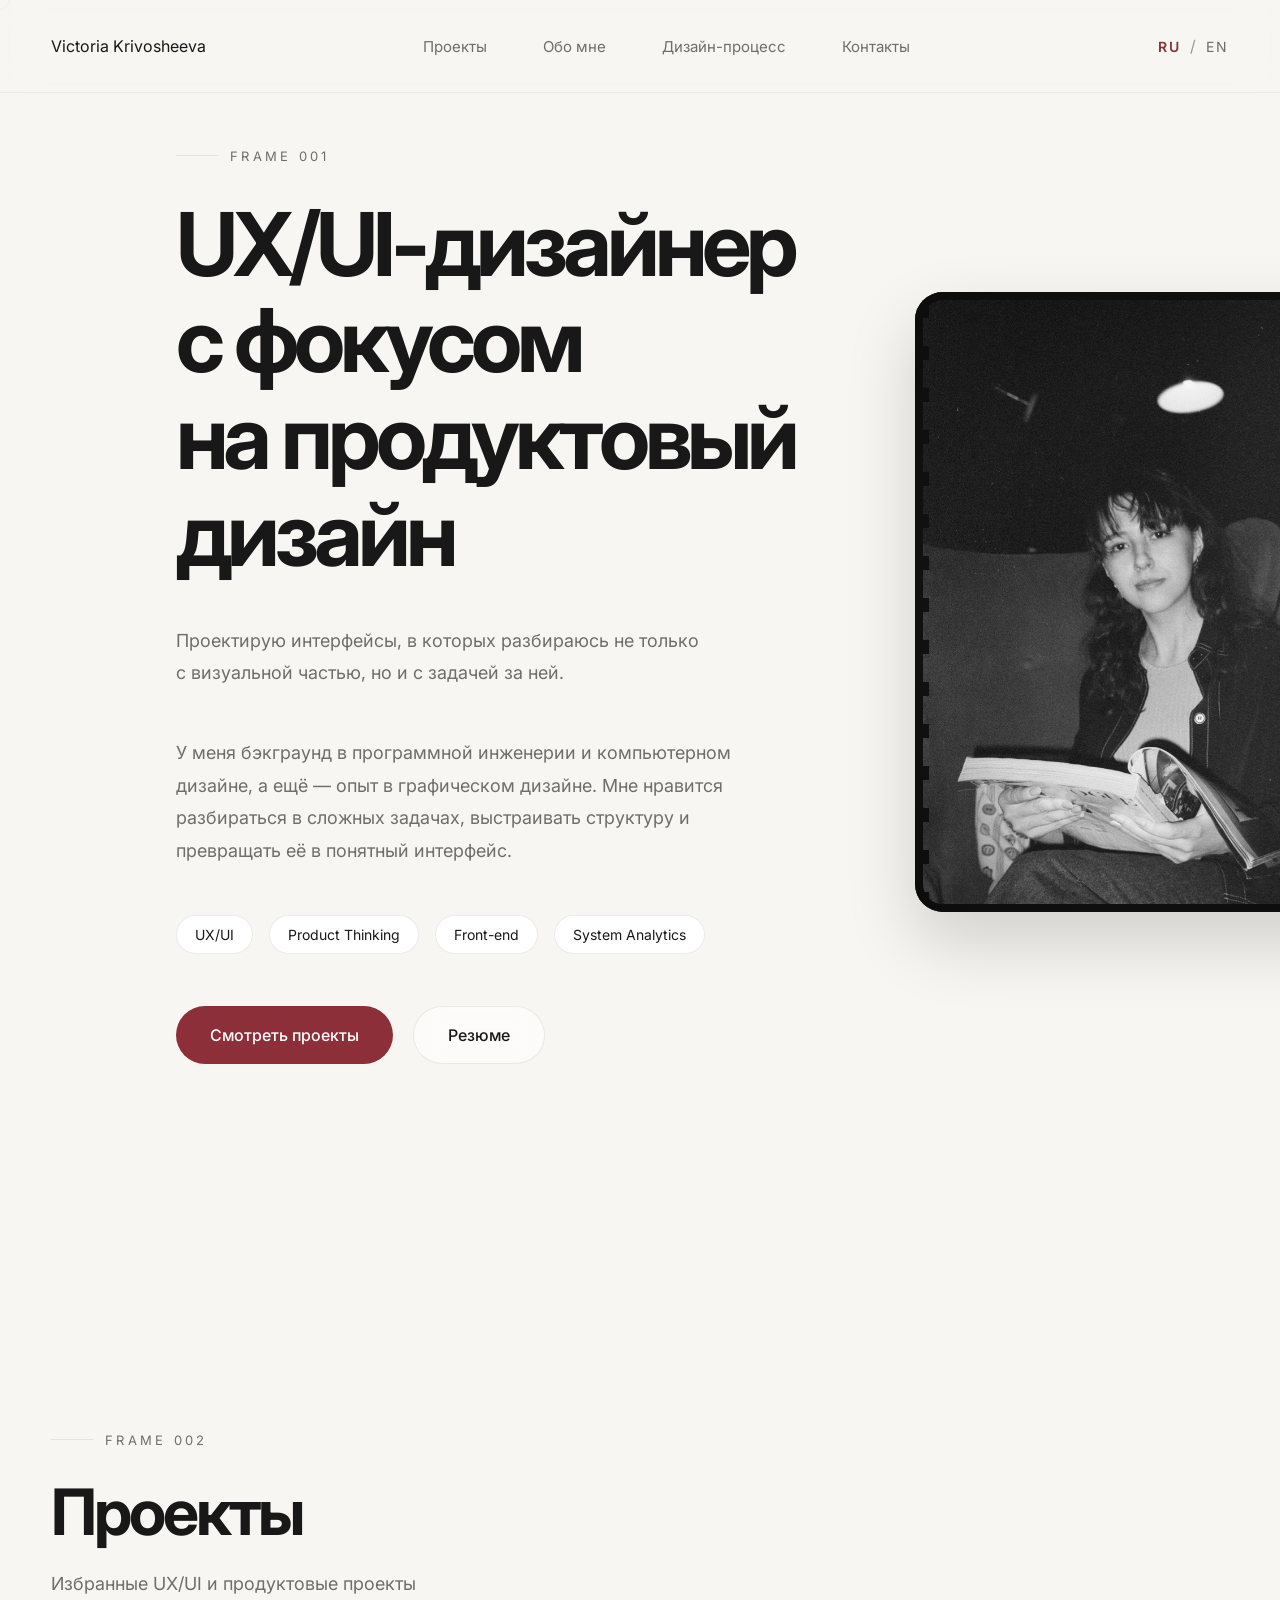
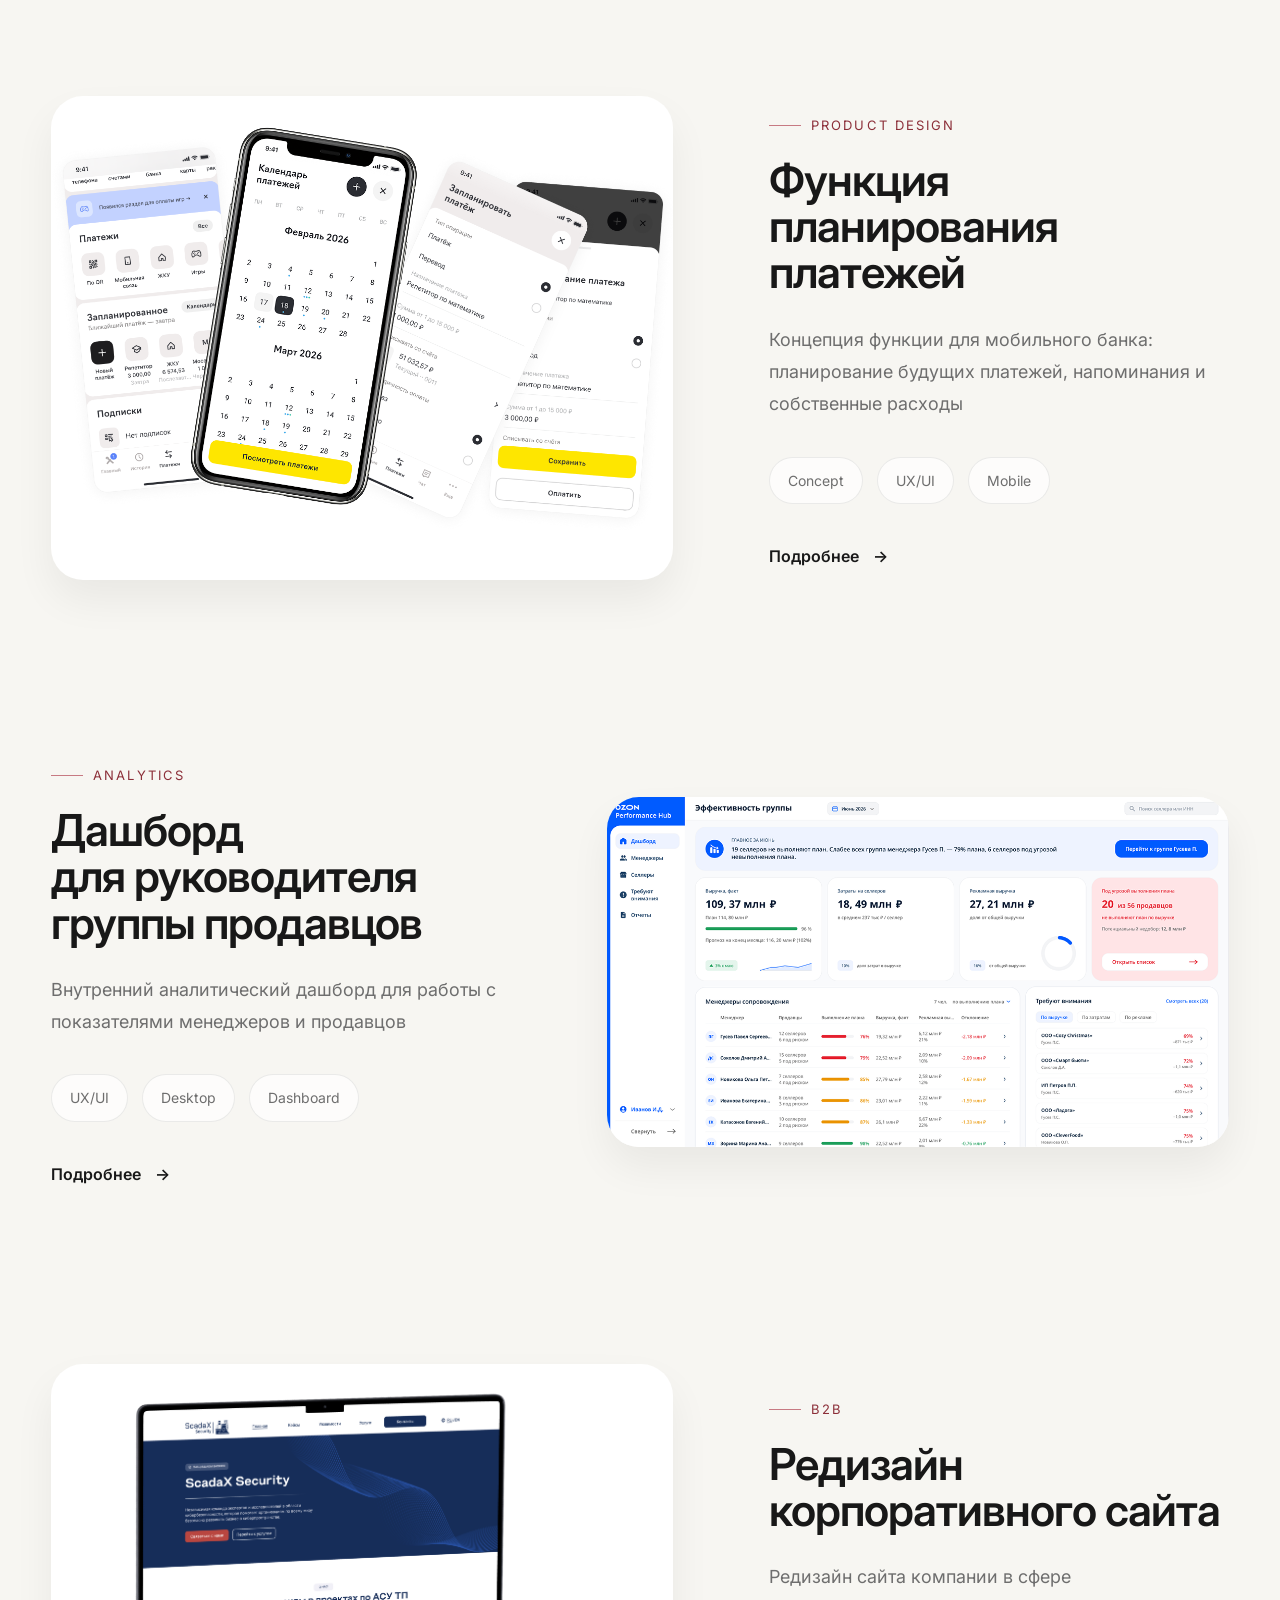
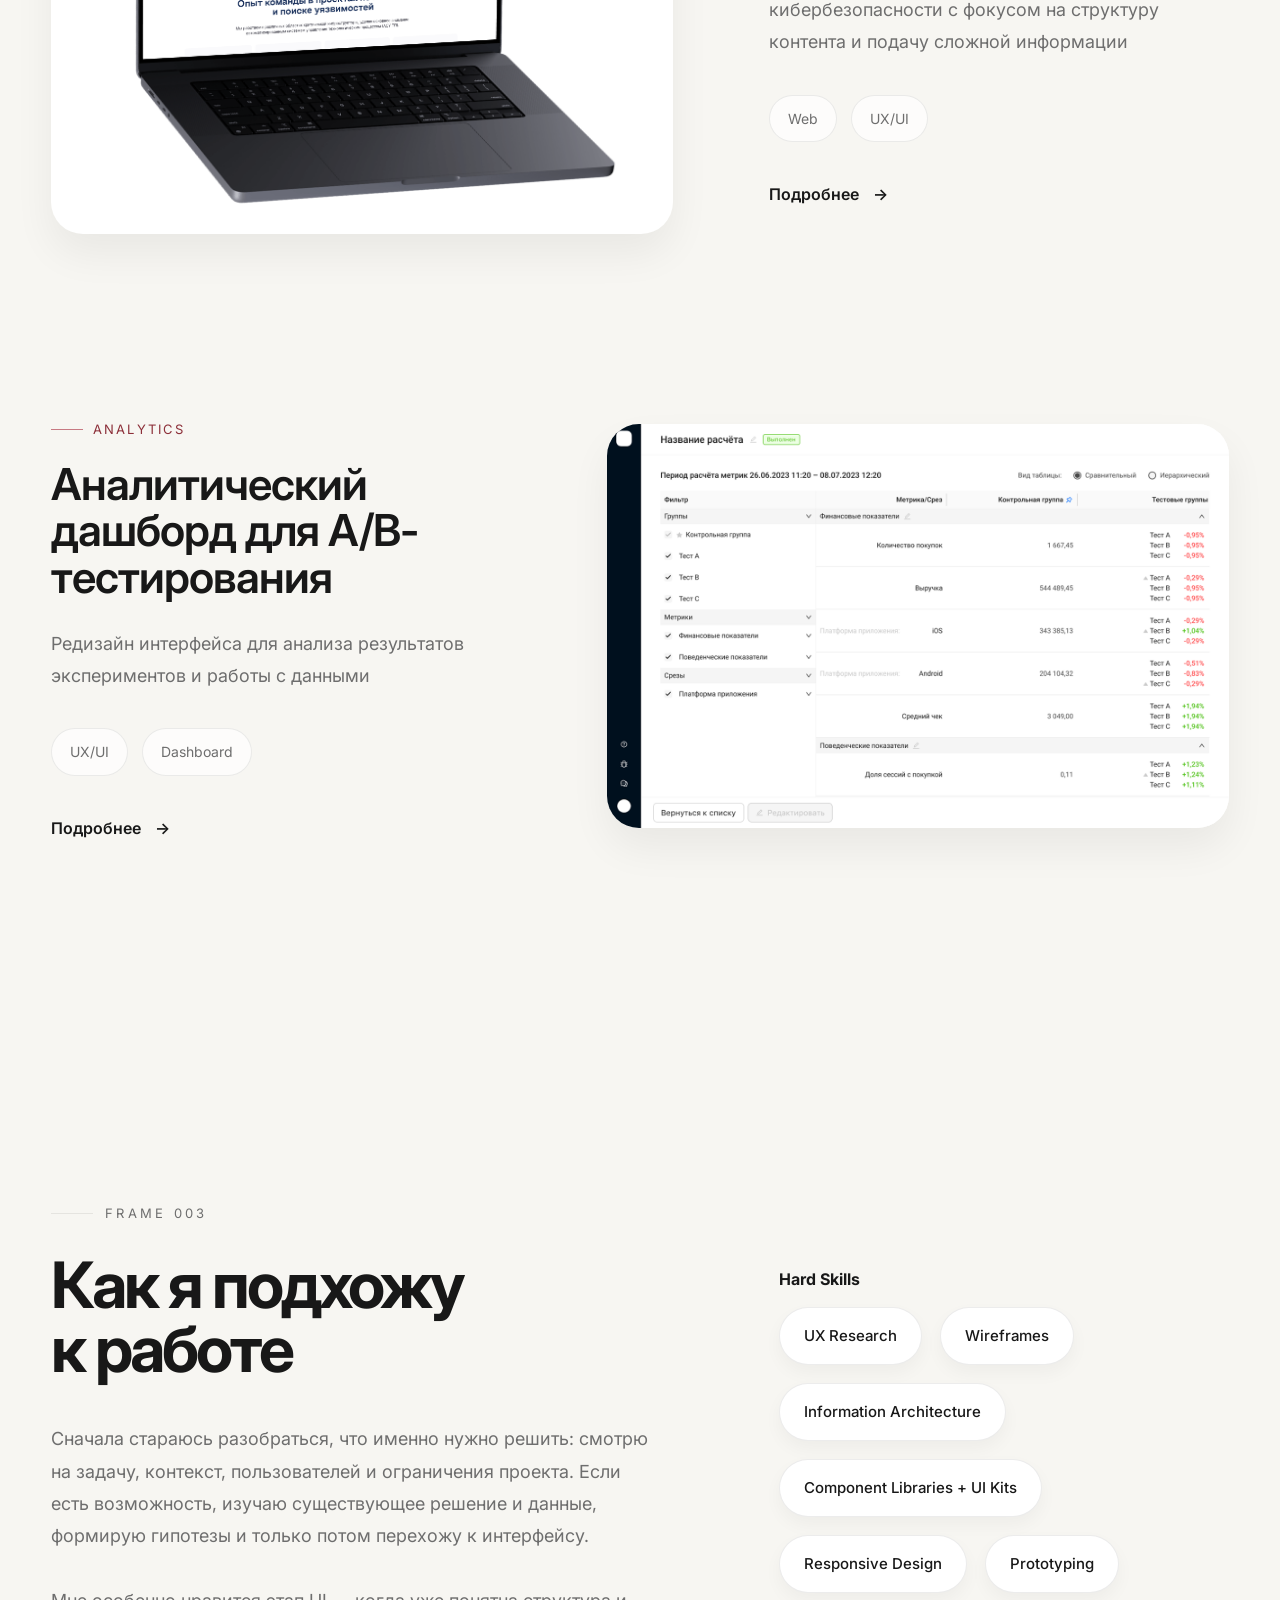
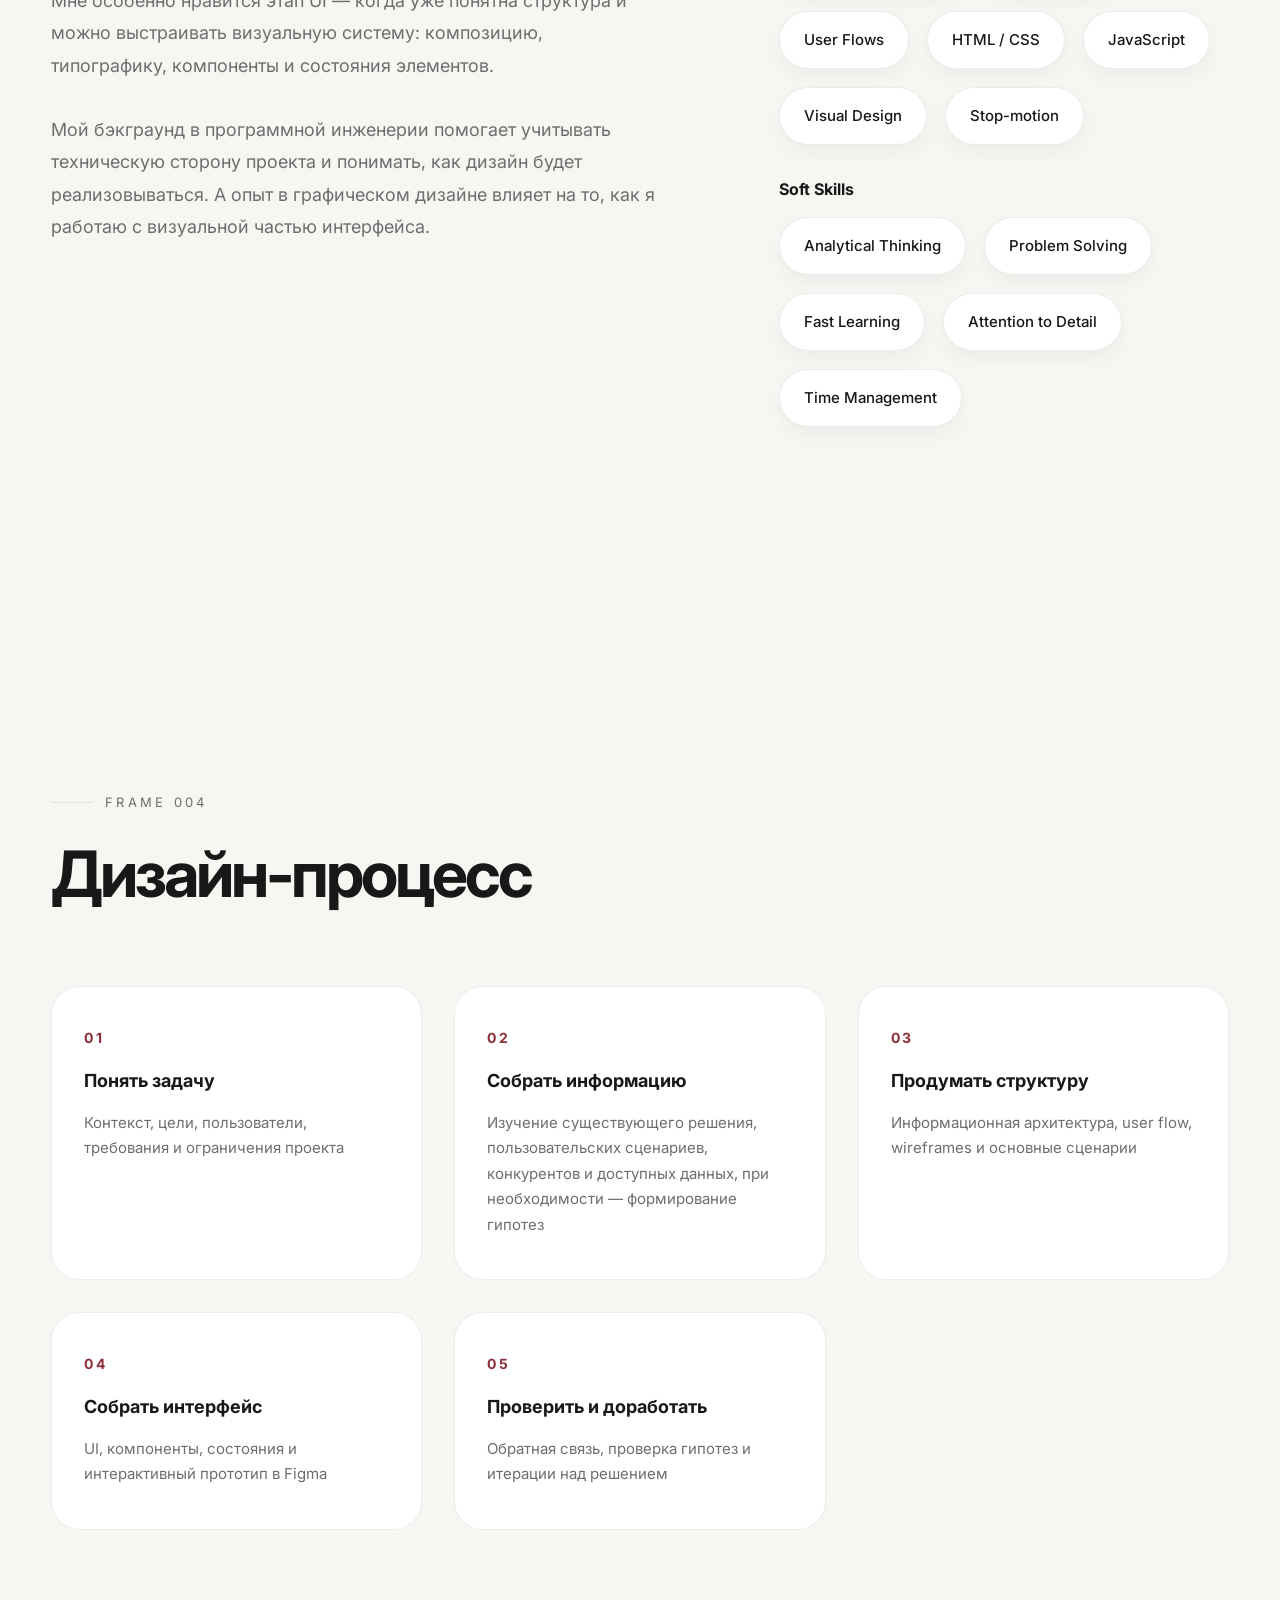
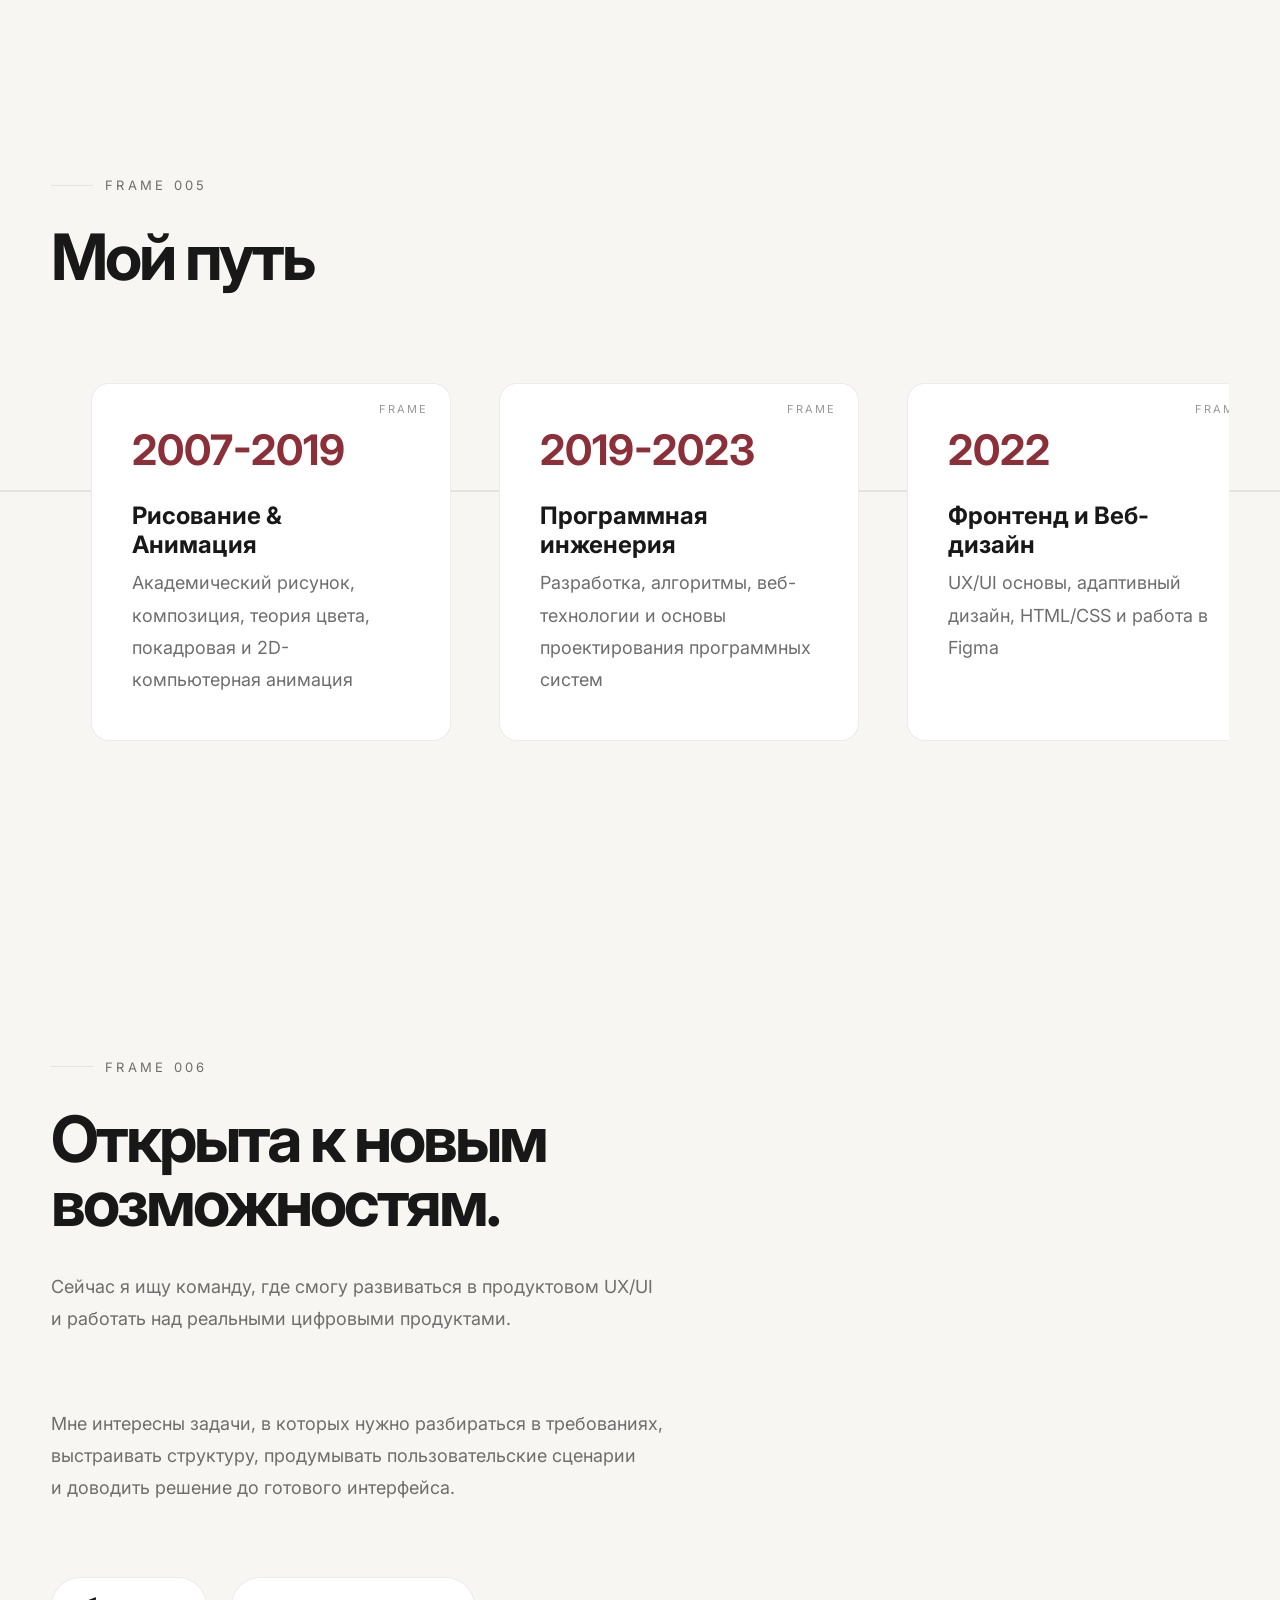
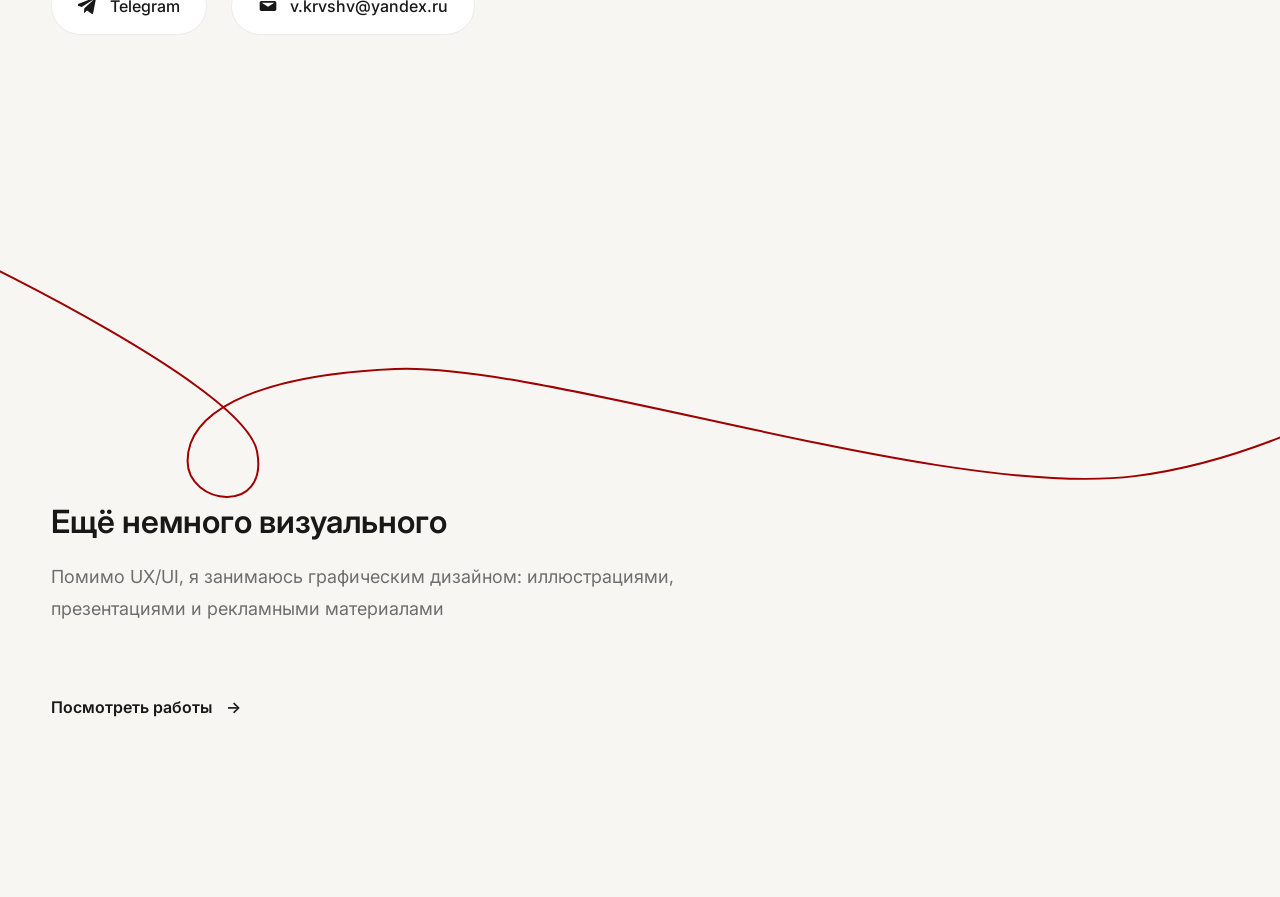
==== commit ddbee18d: "Mimi graphic design block" ====
--- a/index.html
+++ b/index.html
@@ -54,7 +54,7 @@
 
                 </a>
 
-                <ul class="nav-links">
+                <ul class="nav-links" id="navMenu">
 
                     <li>
                         <a href="#projects" data-ru="Проекты" data-en="Projects">
@@ -100,7 +100,7 @@
 
                 </div>
 
-                                <button class="burger" aria-label="Open menu">
+                <button class="burger" aria-label="Open menu" id="burger">
 
                     <span></span>
                     <span></span>
@@ -132,26 +132,20 @@
                         FRAME 001
                     </span>
 
-                    <h1 class="hero-title" data-ru="От понимания задачи — к&nbsp;понятному интерфейсу"
-                        data-en="Crafting digital products frame by frame">
-
-                        Designing
-                        interfaces
-                        that feel
-                        effortless.
+                    <h1 class="hero-title" data-ru="UX/UI-дизайнер с&nbsp;фокусом на&nbsp;продуктовый дизайн"
+                        data-en="UX/UI Designer focused on Product Design">
 
                     </h1>
 
                     <p class="hero-description"
-                        data-ru="UX/UI дизайнер с опытом в веб- и графическом дизайне. Люблю разбираться в задачах, исследовать пользователей и превращать сложные сценарии в понятные интерфейсы. Для меня хороший дизайн начинается не с пикселей, а с понимания проблемы, которую предстоит решить."
-                        data-en="I'm a UX/UI Designer with experience in web design, graphic design and analytics. I create intuitive interfaces that help people achieve their goals with clarity and confidence.">
-
-                        Product-oriented UX/UI Designer with a background
-                        in development, analytics, graphic design and stop-motion
-                        animation.
-
-                        I enjoy transforming complex user flows into clear,
-                        intuitive digital experiences.
+                        data-ru="Проектирую интерфейсы, в которых разбираюсь не только с&nbsp;визуальной частью, но и с&nbsp;задачей за ней."
+                        data-en="I design interfaces with attention to both the visual side and the problem behind it.">
+
+                    </p>
+
+                    <p class="hero-description"
+                        data-ru="У меня бэкграунд в программной инженерии и компьютерном дизайне, а ещё — опыт в графическом дизайне. Мне нравится разбираться в сложных задачах, выстраивать структуру и превращать её в понятный интерфейс."
+                        data-en="My background combines software engineering, computer design and graphic design. I enjoy digging into complex tasks, working out the structure and turning it into a clear interface.">
 
                     </p>
 
@@ -244,9 +238,8 @@
 
                 </h2>
 
-                <p class="section-subtitle" data-ru="Подборка коммерческих проектов,
-                    концепции продуктов и примеры из практики UX." data-en="A selection of commercial projects,
-                    product concepts and UX case studies.">
+                <p class="section-subtitle" data-ru="Избранные UX/UI и продуктовые проекты"
+                    data-en="Selected UX/UI and product design work">
 
                     A selection of commercial projects,
                     product concepts and UX case studies.
@@ -277,8 +270,8 @@
 
                         </h3>
 
-                        <p data-en="Creating a convenient payment planning tool in the mobile banking application that allows the user to see future payments for a month in advance, receive reminders and add their own planned expenses."
-                            data-ru="Удобный инструмент планирования платежей в приложении мобильного банка, который позволяет пользователю видеть будущие оплаты на месяц вперёд, получать напоминания и добавлять собственные запланированные расходы.">
+                        <p data-en="Creating a convenient payment planning tool in the mobile banking application that allows the user to see future payments for a month in advance, receive reminders and add their own planned expenses"
+                            data-ru="Концепция функции для мобильного банка: планирование будущих платежей, напоминания и собственные расходы">
 
                             Mobile banking experience
                             focused on future payments,
@@ -288,11 +281,11 @@
 
                         <ul class="project-meta">
 
-                            <li>Raiffeisen</li>
+                            <li>Concept</li>
 
                             <li>UX/UI</li>
 
-                            <li>Mobile App</li>
+                            <li>Mobile</li>
 
                         </ul>
 
@@ -321,19 +314,16 @@
 
                         <span class="project-category">
 
-                            Dashboard
+                            Analytics
 
                         </span>
 
                         <h3 data-ru="Дашборд для&nbsp;руководителя группы продавцов"
                             data-en="Dashboard for Seller Group Managers">
-
-                            Dashboard
-
                         </h3>
 
-                        <p data-ru="Проект внутреннего аналитического дашборда, который помогает руководителям быстро оценивать эффективность работы менеджеров и продавцов, находить проблемные зоны и принимать решения на основе данных."
-                            data-en="An internal analytics dashboard designed to help managers monitor team performance, identify problem areas and make data-driven decisions.">
+                        <p data-ru="Внутренний аналитический дашборд для работы с показателями менеджеров и продавцов"
+                            data-en="An internal analytics dashboard for working with manager and seller performance data">
 
                             Product dashboard for
                             monitoring business
@@ -343,11 +333,11 @@
 
                         <ul class="project-meta">
 
-                            <li>Product Design</li>
+                            <li>UX/UI</li>
 
                             <li>Desktop</li>
 
-                            <li>Analytics</li>
+                            <li>Dashboard</li>
 
                         </ul>
 
@@ -375,27 +365,25 @@
 
                         <span class="project-category">
 
-                            Corporate Website
-
-                        </span>
-
-                        <h3 data-ru="Редизайн корпоративного сайта" data-en="Redesign of the corporate website">
+                            B2B
+
+                        </span>
+
+                        <h3 data-ru="Редизайн корпоративного сайта" data-en="Corporate Website Redesign">
 
                             Cyber Security Platform
 
                         </h3>
 
-                        <p data-ru="Корпоративный веб-сайт для компании, занимающейся кибербезопасностью, с акцентом на доверие, информационную иерархию и корпоративных пользователей."
-                            data-en="Corporate website for a cybersecurity company
-                            with a focus on trust, information hierarchy
-                            and enterprise users.">
+                        <p data-ru="Редизайн сайта компании в сфере кибербезопасности с фокусом на структуру контента и подачу сложной информации"
+                            data-en="A redesign for a cybersecurity company, focused on content structure and presenting complex information clearly">
                         </p>
 
                         <ul class="project-meta">
 
-                            <li>B2B</li>
-
-                            <li>UI Design</li>
+                            <li>Web</li>
+
+                            <li>UX/UI</li>
 
                         </ul>
 
@@ -424,29 +412,25 @@
 
                         <span class="project-category">
 
-                            Commercial Website
-
-                        </span>
-
-                        <h3 data-ru="Редизайн аналитического дашборда для платформы A/B-тестирования"
-                            data-en="Analytics Dashboard Redesign for an A/B Testing Platform">
-
-                            Personal Stylist Landing
+                            Analytics
+
+                        </span>
+
+                        <h3 data-ru="Аналитический дашборд для A/B-тестирования"
+                            data-en="A/B Testing Analytics Dashboard">
 
                         </h3>
 
-                        <p data-ru="Редизайн аналитического дашборда для работы с результатами A/B-тестов. Проект направлен на снижение когнитивной нагрузки, улучшение навигации по данным и ускорение анализа экспериментов."
-                            data-en="A redesign of an analytics dashboard for reviewing A/B test results. Focused on reducing cognitive load, improving data navigation, and making experiment analysis faster.">
+                        <p data-ru="Редизайн интерфейса для анализа результатов экспериментов и работы с данными"
+                            data-en="A redesign of an analytics interface for working with experiment results and data">
 
                         </p>
 
                         <ul class="project-meta">
 
-                            <li>C2C</li>
-
-                            <li>Landing Page</li>
-
-                            <li>UI Design</li>
+                            <li>UX/UI</li>
+
+                            <li>Dashboard</li>
 
                         </ul>
 
@@ -483,15 +467,11 @@
 
                     <div class="about-content">
 
-                        <h2 data-ru="Как я подхожу к&nbsp;работе" data-en="Behind the Interface">
-
-                            Behind the Interface
-
+                        <h2 data-ru="Как я подхожу к&nbsp;работе" data-en="How I Approach Design">
                         </h2>
 
-                        <p data-ru="Для меня работа над проектом начинается задолго до создания первого экрана. Сначала я разбираюсь в задаче: изучаю контекст, цели бизнеса, аудиторию и пользовательские сценарии. Анализирую ограничения и особенности, формирую гипотезы и только после этого перехожу к проектированию. 
-                        При этом я искренне люблю UI-дизайн. Мне нравится выстраивать визуальную систему, работать с композицией, типографикой, компонентами и деталями интерфейса, которые делают продукт не только удобным, но и приятным в использовании."
-                            data-en="For me, work on a project begins long before the creation of the first screen. First, I understand the task: I study the context, business goals, audience, and user scenarios. I analyze the limitations and features, form hypotheses, and only then proceed to design. At the same time, I sincerely love UI design. I like to build a visual system, work with composition, typography, components and interface details that make the product not only user-friendly, but also enjoyable to use.">
+                        <p data-ru="Сначала стараюсь разобраться, что именно нужно решить: смотрю на задачу, контекст, пользователей и ограничения проекта. Если есть возможность, изучаю существующее решение и данные, формирую гипотезы и только потом перехожу к интерфейсу."
+                            data-en="I start by trying to understand what actually needs to be solved — the task, context, users and project constraints. When possible, I look at the existing solution and available data, form hypotheses and then move on to the interface.">
 
                             I enjoy transforming complexity into clarity.
 
@@ -501,8 +481,8 @@
 
                         </p>
 
-                        <p data-ru="Бэкграунд в программной инженерии и компьютерном дизайне помогает мне понимать техническую сторону проектов, быстрее находить общий язык с разработчиками и учитывать ограничения реализации ещё на этапе проектирования."
-                            data-en="My background in software engineering and computer design helps me understand the technical side of projects, find common ground with developers faster, and take into account implementation limitations even at the design stage.">
+                        <p data-ru="Мне особенно нравится этап UI — когда уже понятна структура и можно выстраивать визуальную систему: композицию, типографику, компоненты и состояния элементов."
+                            data-en="I particularly enjoy the UI stage, when the structure is clear and I can build the visual system: composition, typography, components and states.">
 
                             Every project starts with understanding
                             people — their goals, frustrations and
@@ -513,8 +493,8 @@
 
                         </p>
 
-                        <p data-ru="Помимо цифрового дизайна, несколько лет я занималась рисованием, а также создавала покадровую анимацию в Dragonframe и Macromedia Flash. Этот опыт развил внимание к композиции, ритму, работе с визуальным повествованием и деталями — навыки, которые сегодня помогают мне создавать более выразительные интерфейсы."
-                            data-en="In addition to digital design, I have been drawing for several years, as well as creating frame-by-frame animations in Dragonframe and Macromedia Flash. This experience has developed an attention to composition, rhythm, and working with visual storytelling and detail — skills that today help me create more expressive interfaces.">
+                        <p data-ru="Мой бэкграунд в программной инженерии помогает учитывать техническую сторону проекта и понимать, как дизайн будет реализовываться. А опыт в графическом дизайне влияет на то, как я работаю с визуальной частью интерфейса."
+                            data-en="My background in software engineering helps me keep the technical side in mind and understand how a design can be implemented. My experience in graphic design also shapes the way I approach the visual side of interfaces.">
 
                             Outside of interface design I spent several
                             years studying drawing and creating
@@ -665,18 +645,14 @@
 
                         </span>
 
-                        <h4 data-ru="Понять задачу" data-en="Understand">
+                        <h4 data-ru="Понять задачу" data-en="Understand the task">
 
                             Discover
 
                         </h4>
 
-                        <p data-ru="Изучаю контекст проекта, цели бизнеса, технические ограничения и ожидания пользователей."
-                            data-en="I study the project context, business goals, technical limitations, and user expectations.">
-
-                            Understand business goals,
-                            users and constraints.
-
+                        <p data-ru="Контекст, цели, пользователи, требования и ограничения проекта"
+                            data-en="Context, goals, users, requirements and project constraints">
                         </p>
 
                     </div>
@@ -689,14 +665,14 @@
 
                         </span>
 
-                        <h4 data-ru="Исследование и анализ" data-en="Research">
+                        <h4 data-ru="Собрать информацию" data-en="Gather information">
 
                             Research
 
                         </h4>
 
-                        <p data-ru="Анализирую целевую аудиторию, пользовательские сценарии, конкурентов и существующие решения. Формирую гипотезы и определяю основные проблемы, которые должен решить интерфейс."
-                            data-en="I analyze the target audience, user scenarios, competitors, and existing solutions. I form hypotheses and identify the main problems that the interface should solve.">
+                        <p data-ru="Изучение существующего решения, пользовательских сценариев, конкурентов и доступных данных, при необходимости — формирование гипотез"
+                            data-en="Reviewing the existing solution, user scenarios, competitors and available data, forming hypotheses when needed">
 
                             Explore existing solutions,
                             patterns and user behavior.
@@ -713,14 +689,14 @@
 
                         </span>
 
-                        <h4 data-ru="Проектирование" data-en="Structure">
+                        <h4 data-ru="Продумать структуру" data-en="Work out the structure">
 
                             Structure
 
                         </h4>
 
-                        <p data-ru="Продумываю информационную архитектуру, пользовательские сценарии, wireframes и структуру экранов. На этом этапе определяю, как сделать взаимодействие понятным и последовательным."
-                            data-en="I'm thinking about information architecture, user scenarios, wireframes, and screen structure. At this stage, I determine how to make the interaction understandable and consistent.">
+                        <p data-ru="Информационная архитектура, user flow, wireframes и основные сценарии"
+                            data-en="Information architecture, user flows, wireframes and key scenarios">
 
                             Information architecture,
                             user flows and wireframes.
@@ -737,18 +713,14 @@
 
                         </span>
 
-                        <h4 data-ru="Создание интерфейса" data-en="Design">
+                        <h4 data-ru="Собрать интерфейс" data-en="Build the interface">
 
                             Prototype
 
                         </h4>
 
-                        <p data-ru="Разрабатываю визуальную систему, компоненты и интерфейсы в Figma. Особое внимание уделяю композиции, типографике, состояниям элементов и согласованности экранов."
-                            data-en="I am developing a visual system, components and interfaces in Figma. I pay special attention to composition, typography, element states, and screen consistency.">
-
-                            Build interactive flows
-                            and validate hypotheses.
-
+                        <p data-ru="UI, компоненты, состояния и интерактивный прототип в Figma"
+                            data-en="UI, components, states and interactive prototypes in Figma">
                         </p>
 
                     </div>
@@ -761,14 +733,14 @@
 
                         </span>
 
-                        <h4 data-en="Improve" data-ru="Проверка и улучшение">
+                        <h4 data-en="Review & Iterate" data-ru="Проверить и доработать">
 
                             Iterate
 
                         </h4>
 
-                        <p data-ru="Анализирую полученный результат, учитываю обратную связь, тестирую гипотезы и дорабатываю решения, чтобы сделать продукт более удобным и эффективным."
-                            data-en="I analyze the result, take into account feedback, test hypotheses and refine solutions to make the product more convenient and effective.">
+                        <p data-ru="Обратная связь, проверка гипотез и итерации над решением"
+                            data-en="Feedback, hypothesis validation and iterations on the solution">
 
                             Improve interfaces through
                             feedback and testing.
@@ -819,13 +791,8 @@
 
                         </h4>
 
-                        <p data-ru="Академический рисунок,
-композиция и теория цвета.
-Покадровая анимация,
-Dragonframe и Flash." data-en="Traditional drawing,
-composition and color theory.
-Stop-motion animation,
-Dragonframe and Flash.">
+                        <p data-ru="Академический рисунок, композиция, теория цвета, покадровая и 2D-компьютерная анимация"
+                            data-en="Academic drawing, composition, color theory, frame-by-frame and 2D animation">
 
                         </p>
 
@@ -840,16 +807,10 @@
                         </span>
 
                         <h4 data-ru="Программная инженерия" data-en="Software Engineering">
-
-                            Analytics & Programming
-
                         </h4>
 
-                        <p data-ru="Алгоритмы, архитектура ПО,
-разработка веб-приложений,
-HTML, CSS и JavaScript." data-en="Algorithms, software architecture,
-web development,
-HTML, CSS and JavaScript.">
+                        <p data-ru="Разработка, алгоритмы, веб-технологии и основы проектирования программных систем"
+                            data-en="Development, algorithms, web technologies and software system design">
 
                         </p>
 
@@ -869,11 +830,8 @@
 
                         </h4>
 
-                        <p data-ru="UX/UI основы,
-адаптивная вёрстка,
-Figma и современные веб-интерфейсы." data-en="UX/UI fundamentals,
-responsive development,
-Figma and modern web interfaces.">
+                        <p data-ru="UX/UI основы, адаптивный дизайн, HTML/CSS и работа в Figma"
+                            data-en="UX/UI fundamentals, responsive design, HTML/CSS and Figma">
 
                         </p>
 
@@ -883,23 +841,15 @@
 
                         <span class="timeline-year">
 
-                            2024
+                            2023-2025
 
                         </span>
 
                         <h4 data-ru="Компьютерный дизайн" data-en="Computer Design">
-
-                            UX/UI Design
-
                         </h4>
 
-                        <p data-ru="UX/UI-дизайн,
-исследования пользователей,
-информационная архитектура
-и проектирование интерфейсов." data-en="UX/UI design,
-user research,
-information architecture,
-and interface design.">
+                        <p data-ru="UX/UI, информационная архитектура, основы исследований"
+                            data-en="UX/UI, information architecture, user research and digital product design">
 
                         </p>
 
@@ -919,11 +869,8 @@
 
                         </h4>
 
-                        <p data-ru="Развитие в продуктовом UX/UI,
-исследования, дизайн-системы,
-аналитика и цифровые продукты." data-en="Growing in product UX/UI,
-user research, design systems,
-analytics and digital products.">
+                        <p data-ru="Развиваюсь в продуктовом UX/UI, работаю с реальными задачами, аналитикой, компонентами и дизайн-системами"
+                            data-en="Developing my skills in product UX/UI through real projects, analytics, components and design systems">
 
                         </p>
 
@@ -947,14 +894,12 @@
                     FRAME 006
                 </span>
 
-                <h2 data-ru="Открыта к новым возможностям." data-en="Open to New Opportunities.">
-                    Let's build something meaningful.
+                <h2 data-ru="Открыта к новым возможностям." data-en="Open to new opportunities.">
                 </h2>
 
                 <p class="contact-description"
-                    data-ru="В настоящее время я ищу возможность присоединиться к продуктовой команде, где я могла бы внести свой вклад, учиться и расти как UX/UI-дизайнер."
-                    data-en="Let's build something meaningful.
-I'm currently looking for opportunities to join a product team where I can contribute, learn and grow as a UX/UI Designer.">
+                    data-ru="Сейчас я ищу команду, где смогу развиваться в продуктовом UX/UI и&nbsp;работать над реальными цифровыми продуктами."
+                    data-en="I'm currently looking for a team where I can grow in product UX/UI and work on real digital products.">
 
                     I'm currently looking for opportunities
                     to join a product team where I can
@@ -963,6 +908,12 @@
 
                 </p>
 
+                <p class="contact-description"
+                    data-ru="Мне интересны задачи, в которых нужно разбираться в требованиях, выстраивать структуру, продумывать пользовательские сценарии и&nbsp;доводить решение до готового интерфейса."
+                    data-en="I'm particularly interested in tasks that involve understanding requirements, working out structure and user flows, and taking a solution through to a finished interface.">
+
+                </p>
+
                 <div class="contact-links">
 
                     <!-- Telegram -->
@@ -1002,6 +953,15 @@
             </div>
 
         </section>
+        <section class="graphic" style="padding-top: 0;">
+            <div class="container">
+                <h3>Ещё немного визуального</h3><br>
+                <p class="contact-description" data-ru="Помимо UX/UI, я занимаюсь графическим дизайном: иллюстрациями, презентациями и рекламными материалами"
+                    data-en="In addition to UX/UI, I work on graphic design: illustrations, presentations, and promotional materials"></p>
+                <a href="pages/graphic-design.html" class="project-link" data-ru="Посмотреть работы" data-en="View graphic design projects">
+                </a>
+            </div>
+        </section>
     </main>
 </body>
 
--- a/styles.css
+++ b/styles.css
@@ -197,7 +197,7 @@
 
     font-size: var(--h1);
 
-    line-height: .92;
+    line-height: 1.1;
 
     letter-spacing: -5px;
 
@@ -225,7 +225,7 @@
 
 }
 
-p {
+p, li {
 
     font-size: var(--body);
 
@@ -707,8 +707,6 @@
 
 }
 
-/* Меняем порядок изображения и текста */
-
 .project-card.reverse {
 
     grid-template-columns: .85fr 1.15fr;
@@ -1041,12 +1039,18 @@
 
     display: grid;
 
-    grid-template-columns: repeat(5, 1fr);
+    grid-template-columns: repeat(3, 1fr);
 
     gap: 32px;
 
     margin-top: 80px;
 
+}
+
+.graphic::before {
+    content: url(./assets/Vector14.svg);
+    display: inline-block;
+    vertical-align: middle;
 }
 
 .process-step {
@@ -1148,102 +1152,6 @@
 
 }
 
-
-/* ===========================================================
-   TIMELINE
-=========================================================== */
-
-/*.timeline{
-
-    position:relative;
-
-}
-
-.timeline-wrapper{
-
-    display:flex;
-
-    gap:48px;
-
-    margin-top:80px;
-
-    overflow-x:auto;
-
-    padding-bottom:20px;
-
-    scroll-snap-type:x mandatory;
-
-}
-
-.timeline-wrapper::-webkit-scrollbar{
-
-    height:8px;
-
-}
-
-.timeline-wrapper::-webkit-scrollbar-thumb{
-
-    background:rgba(0,0,0,.12);
-
-    border-radius:20px;
-
-}
-
-.timeline-item{
-
-    flex:0 0 400px;
-
-    scroll-snap-align:start;
-
-    padding:42px;
-
-    background:white;
-
-    border-radius:30px;
-
-    border:1px solid var(--border);
-
-    transition:var(--transition);
-
-}
-
-.timeline-item:hover{
-
-    transform:translateY(-10px);
-
-    box-shadow:var(--shadow-hover);
-
-}
-
-.timeline-year{
-
-    display:block;
-
-    margin-bottom:28px;
-
-    font-size:46px;
-
-    font-weight:700;
-
-    color:var(--accent);
-
-    letter-spacing:-2px;
-
-}
-
-.timeline-item h4{
-
-    margin-bottom:18px;
-
-    font-size:26px;
-
-}
-
-.timeline-item p{
-
-    font-size:16px;
-
-}*/
 
 /* ===========================================================
    TIMELINE
@@ -1680,174 +1588,6 @@
         radial-gradient(circle at 75% 60%, #000 1px, transparent 1px);
 
     background-size: 26px 26px;
-
-}
-
-
-/* ===========================================================
-   RESPONSIVE
-=========================================================== */
-
-@media (max-width:1200px) {
-
-    .hero-grid {
-
-        gap: 80px;
-
-    }
-
-    .project-card {
-
-        gap: 60px;
-
-    }
-
-    .about-grid {
-
-        gap: 72px;
-
-    }
-
-}
-
-
-@media (max-width:992px) {
-
-    .hero-grid,
-
-    .about-grid,
-
-    .project-card,
-
-    .project-card.reverse {
-
-        grid-template-columns: 1fr;
-
-    }
-
-    .project-card.reverse .project-image,
-
-    .project-card.reverse .project-info {
-
-        order: unset;
-
-    }
-
-    .portrait-wrapper {
-
-        width: 100%;
-
-        max-width: 520px;
-
-        margin-inline: auto;
-
-    }
-
-    .hero-image {
-
-        justify-content: center;
-
-    }
-
-    .process-line {
-
-        grid-template-columns: 1fr 1fr;
-
-    }
-
-    .timeline-wrapper {
-
-        gap: 28px;
-
-    }
-
-}
-
-
-@media (max-width:768px) {
-
-    :root {
-
-        --section-space: 120px;
-
-    }
-
-    .navbar {
-
-        height: 76px;
-
-    }
-
-    .nav-links {
-
-        display: none;
-
-    }
-
-    .hero-buttons {
-
-        flex-direction: column;
-
-        align-items: flex-start;
-
-    }
-
-    .project-info h3 {
-
-        font-size: 34px;
-
-    }
-
-    .process-line {
-
-        grid-template-columns: 1fr;
-
-    }
-
-    .footer-content {
-
-        flex-direction: column;
-
-        gap: 20px;
-
-        text-align: center;
-
-    }
-
-}
-
-
-@media (max-width:480px) {
-
-    h1 {
-
-        letter-spacing: -2px;
-
-    }
-
-    h2 {
-
-        letter-spacing: -1px;
-
-    }
-
-    .btn {
-
-        width: 100%;
-
-    }
-
-    .contact-links {
-
-        flex-direction: column;
-
-    }
-
-    .contact-link {
-
-        justify-content: center;
-
-    }
 
 }
 
@@ -1921,7 +1661,8 @@
 
 .hero-cover {
 
-    margin-bottom: 0;
+    margin-bottom: 80px;
+    padding: 0;
 
 }
 
@@ -1945,7 +1686,7 @@
 
     gap: 28px;
 
-    margin-bottom: 100px;
+    margin-bottom: 80px;
     justify-items: center;
     padding: 0;
 
@@ -1971,7 +1712,8 @@
 
 .overview {
 
-    margin-bottom: 100px;
+    margin-bottom: 80px;
+    padding: 160px;
 
 }
 
@@ -1989,7 +1731,8 @@
 
 .challenge {
 
-    margin-bottom: 100px;
+    margin-bottom: 160px;
+    padding: 40px;
 
 }
 
@@ -2003,7 +1746,8 @@
 
 .goals {
 
-    margin-bottom: 100px;
+    margin-bottom: 40px;
+    padding: 40px;
 
 }
 
@@ -2013,9 +1757,25 @@
 
     grid-template-columns: repeat(3, 1fr);
 
-    gap: 32px;
+    gap: 20px;
 
     margin-top: 72px;
+    margin-bottom: 160px;
+
+
+}
+
+.decision-grid {
+
+    display: grid;
+
+    grid-template-columns: repeat(1, 1fr);
+
+    gap: 40px;
+
+    margin-top: 72px;
+    margin-bottom: 160px;
+
 
 }
 
@@ -2041,10 +1801,43 @@
 
 }
 
-.goal-card h3 {
+.goal-card h3, .decision-card h3 {
 
     margin-bottom: 18px;
 
+}
+
+.decision-card {
+    display: flex;
+    flex-direction: row;
+gap: 120px;
+align-items: center;
+padding: 40px;
+
+
+    border-radius: 28px;
+
+    border: 1px solid var(--border);
+
+}
+
+.decision-card img {
+    background-size: cover;
+    max-width: 25%;
+}
+
+.decision-info {
+display: flex;
+flex-direction: column;
+padding: 40px;
+
+    background: white;
+
+    border-radius: 28px;
+
+    border: 1px solid var(--border);
+
+    transition: var(--transition);
 }
 
 .case-image {
@@ -2339,31 +2132,74 @@
 
     display: none;
 
+    flex-direction: column;
+
+    justify-content: center;
+
+    align-items: center;
+
+    gap: 6px;
+
     width: 42px;
+
     height: 42px;
 
     border: none;
-    background: none;
-
-    flex-direction: column;
-    justify-content: center;
-    gap: 6px;
+
+    background: transparent;
 
     padding: 0;
 
-}
-
+    cursor: pointer;
+
+    z-index: 2001;
+
+}
 
 .burger span {
 
-    display: block;
-
     width: 24px;
+
     height: 2px;
 
     background: var(--text-primary);
 
-    transition: .35s ease;
+    transition: .3s;
+
+}
+
+/* BURGER ANIMATION */
+
+
+.burger.active span:nth-child(1) {
+
+    transform:
+        translateY(8px) rotate(45deg);
+
+}
+
+
+.burger.active span:nth-child(2) {
+
+    opacity: 0;
+
+}
+
+
+.burger.active span:nth-child(3) {
+
+    transform:
+        translateY(-8px) rotate(-45deg);
+
+}
+
+.nav-links.active {
+
+    transform: translateY(0);
+
+    opacity: 1;
+
+    visibility: visible;
 
 }
 
@@ -2380,50 +2216,39 @@
 
     }
 
-
-    .navbar {
-
-        position: relative;
-
-    }
-
-
     .nav-links {
 
-
-        position: fixed;
-
-        top: 72px;
+        position: absolute;
+
+        top: 100%;
         left: 0;
 
         width: 100%;
 
-        padding: 40px 24px;
-
-
-        background: var(--background);
-
-        border-bottom: 1px solid var(--border);
-
-
         display: flex;
 
         flex-direction: column;
 
+        align-items: center;
+
         gap: 28px;
 
+        padding: 40px;
+
+        background: #F7F6F2;
 
         transform: translateY(-120%);
 
         opacity: 0;
 
-        pointer-events: none;
-
-
-        transition: .45s cubic-bezier(.19, 1, .22, 1);
-
-
-    }
+        visibility: hidden;
+
+        transition: .35s;
+
+        z-index: 999;
+
+    }
+
 
     .portrait-wrapper {
 
@@ -2435,23 +2260,10 @@
 
     }
 
-    .nav-links.active {
-
-
-        transform: translateY(0);
-
-        opacity: 1;
-
-        pointer-events: auto;
-
-
-    }
-
-
 
     .nav-links a {
 
-        font-size: 22px;
+        font-size: 20px;
 
     }
 
@@ -2468,34 +2280,27 @@
     }
 
 
-
-    /* BURGER ANIMATION */
-
-
-    .burger.active span:nth-child(1) {
-
-        transform:
-            translateY(8px) rotate(45deg);
-
-    }
-
-
-    .burger.active span:nth-child(2) {
-
-        opacity: 0;
-
-    }
-
-
-    .burger.active span:nth-child(3) {
-
-        transform:
-            translateY(-8px) rotate(-45deg);
-
-    }
-
     .hero-grid {
 
+        gap: 80px;
+
+    }
+
+    .project-card {
+
+        gap: 60px;
+
+    }
+
+    .about-grid {
+
+        gap: 72px;
+
+    }
+
+
+    .hero-grid {
+
         display: flex;
 
         flex-direction: column;
@@ -2516,9 +2321,9 @@
 
     }
 
-.hero-divider {
-    display: none;
-}
+    .hero-divider {
+        display: none;
+    }
 
     .hero-description {
 
@@ -2528,5 +2333,209 @@
 
     }
 
+    .case-hero {
+        padding-top: 140px;
+        padding-bottom: 80px;
+    }
+
+    .case-subtitle {
+        font-size: 20px;
+        max-width: 100%;
+    }
+
+    .case-meta {
+        grid-template-columns: repeat(2, 1fr);
+        gap: 20px;
+        margin-top: 48px;
+    }
+
+    .hero-cover img {
+        width: 100%;
+        padding: 20px;
+    }
+
+    .overview-grid,
+    .two-column {
+
+        grid-template-columns: 1fr;
+        gap: 48px;
+
+    }
+
+    .goals-grid {
+
+        grid-template-columns: repeat(2, 1fr);
+
+    }
+
+    .gallery,
+    .image-grid {
+
+        grid-template-columns: 1fr;
+
+    }
+
+    .gallery img {
+
+        width: 100%;
+
+    }
+
+    .challenge,
+    .overview,
+    .goals {
+
+        margin-bottom: 60px;
+        padding-block: 60px;
+
+    }
+
+}
+
+/* ===========================================================
+   RESPONSIVE
+=========================================================== */
+
+@media (max-width:992px) {
+
+    .hero-grid,
+
+    .about-grid,
+
+    .project-card,
+
+    .project-card.reverse {
+
+        grid-template-columns: 1fr;
+
+    }
+
+    .project-card.reverse .project-image,
+
+    .project-card.reverse .project-info {
+
+        order: unset;
+
+    }
+
+    .portrait-wrapper {
+
+        width: 100%;
+
+        max-width: 520px;
+
+        margin-inline: auto;
+
+    }
+
+    .hero-image {
+
+        justify-content: center;
+
+    }
+
+    .process-line {
+
+        grid-template-columns: 1fr 1fr;
+
+    }
+
+    .timeline-wrapper {
+
+        gap: 28px;
+
+    }
+
+}
+
+
+@media (max-width:768px) {
+
+    :root {
+
+        --section-space: 120px;
+
+    }
+
+    .hero-buttons {
+
+        flex-direction: column;
+
+        align-items: flex-start;
+
+    }
+
+    .project-info h3 {
+
+        font-size: 34px;
+
+    }
+
+    .process-line {
+
+        grid-template-columns: 1fr;
+
+    }
+
+    .footer-content {
+
+        flex-direction: column;
+
+        gap: 20px;
+
+        text-align: center;
+
+    }
+
+    .goals-grid {
+
+        grid-template-columns: 1fr;
+        gap: 18px;
+        margin-top: 36px;
+
+    }
+
+}
+
+
+@media (max-width:480px) {
+
+    h1 {
+
+        letter-spacing: -2px;
+
+    }
+
+    h2 {
+
+        letter-spacing: -1px;
+
+    }
+
+    .btn {
+
+        width: 100%;
+
+    }
+
+    .contact-links {
+
+        flex-direction: column;
+
+    }
+
+    .contact-link {
+
+        justify-content: center;
+
+    }
+
+    .goals-grid {
+
+        grid-template-columns: 1fr;
+        gap: 18px;
+        margin-top: 36px;
+
+    }
 
 }
